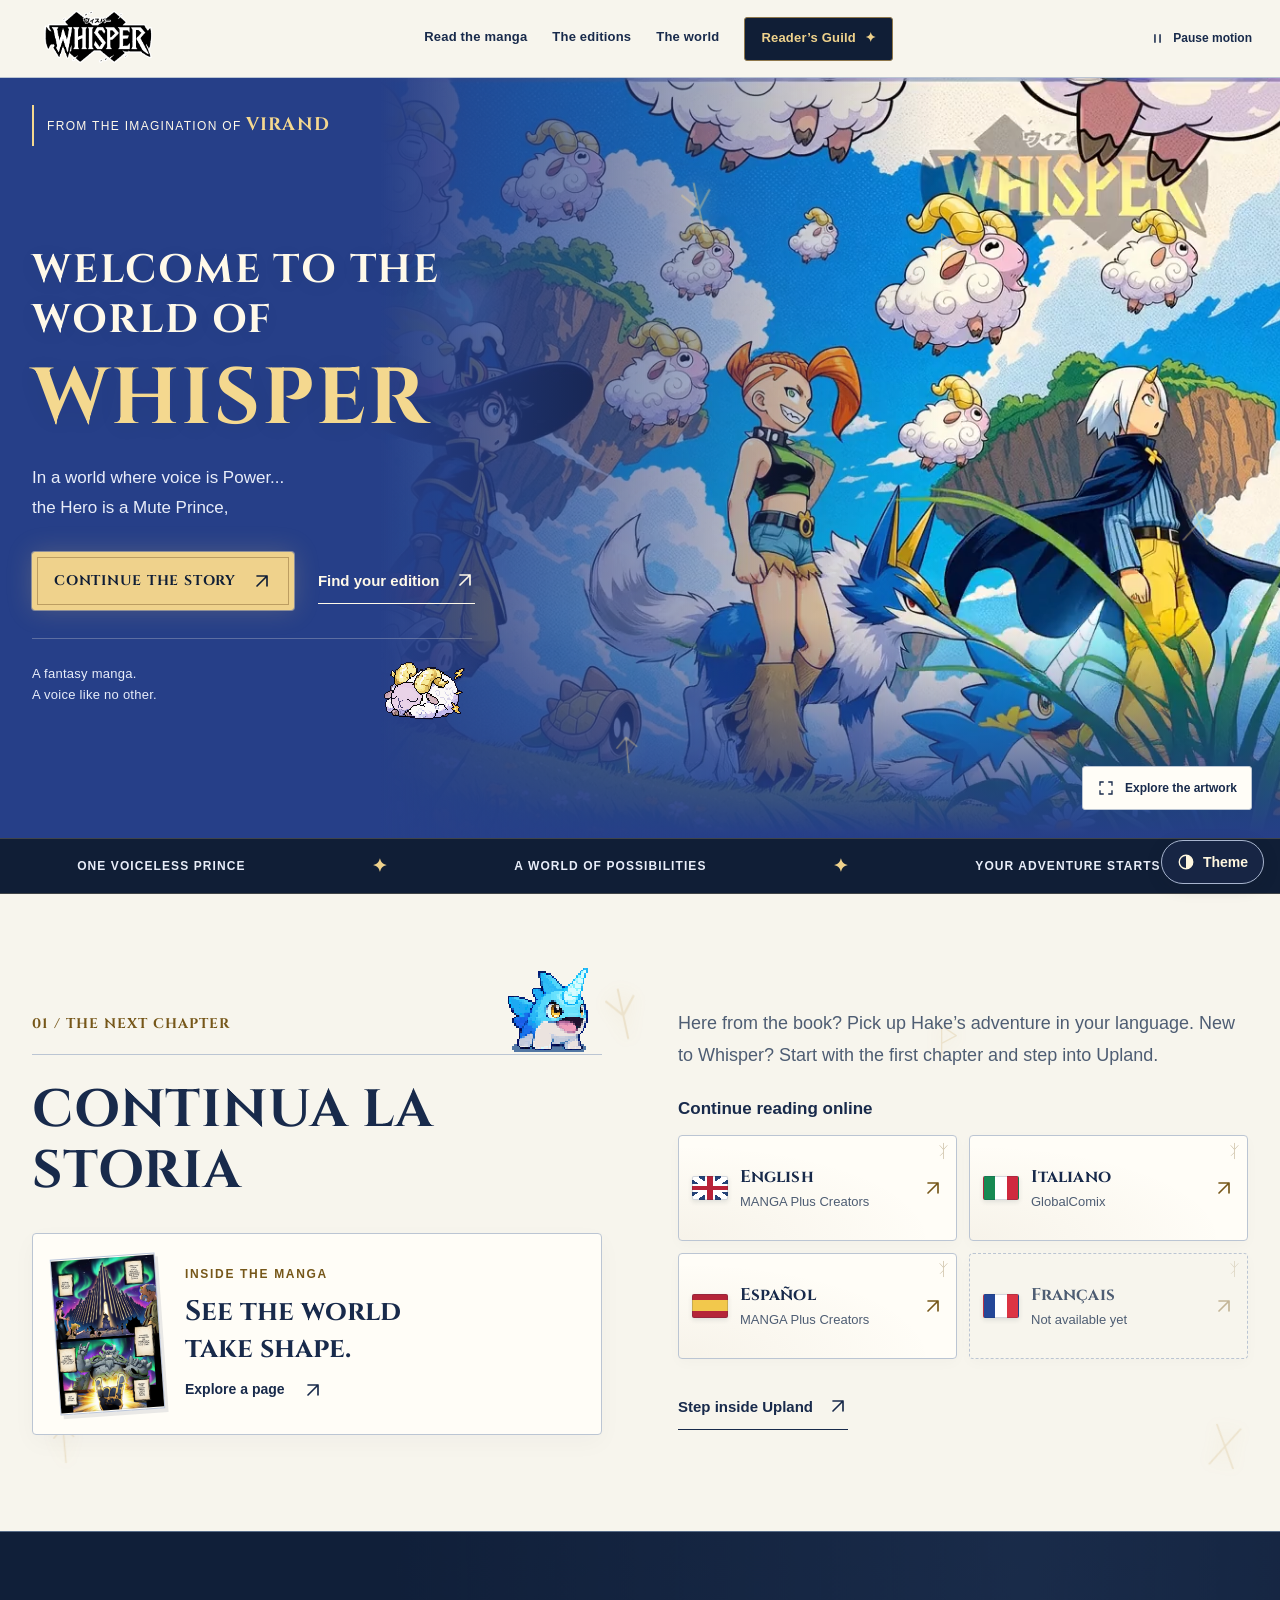
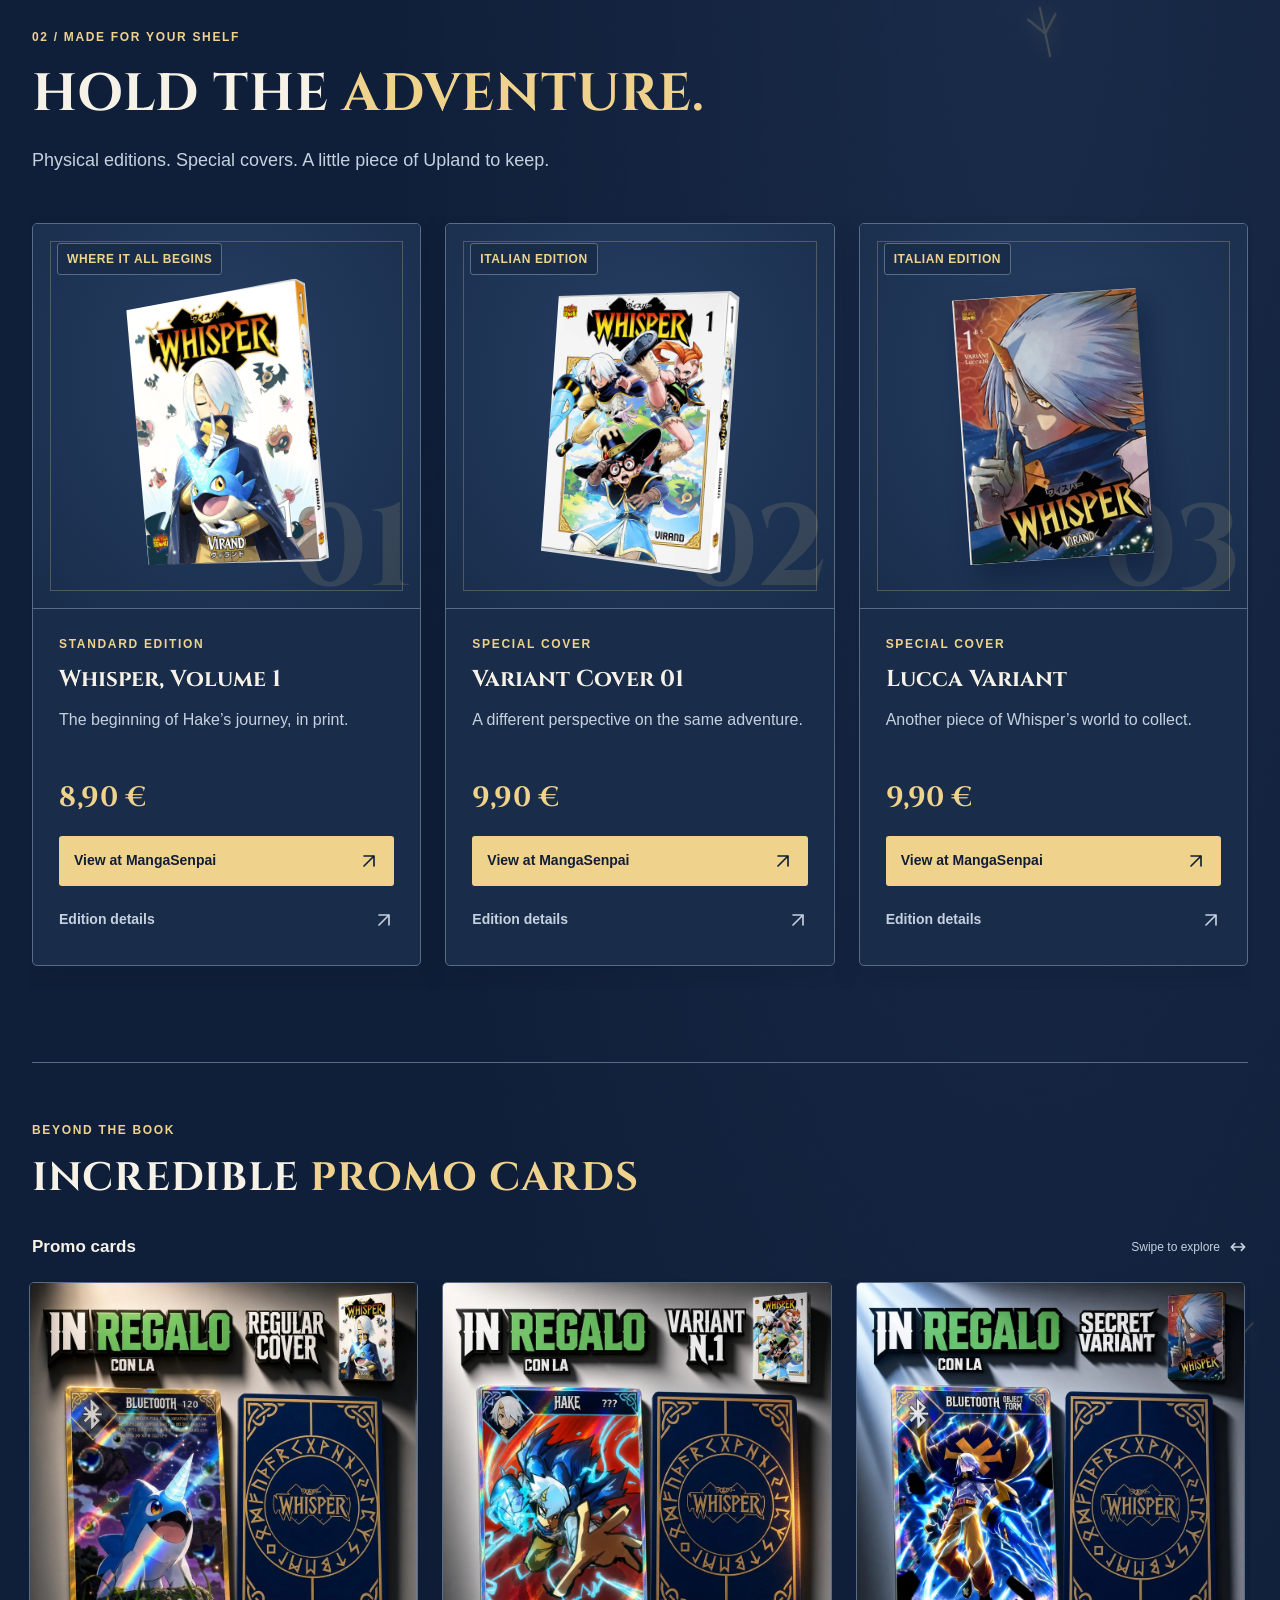
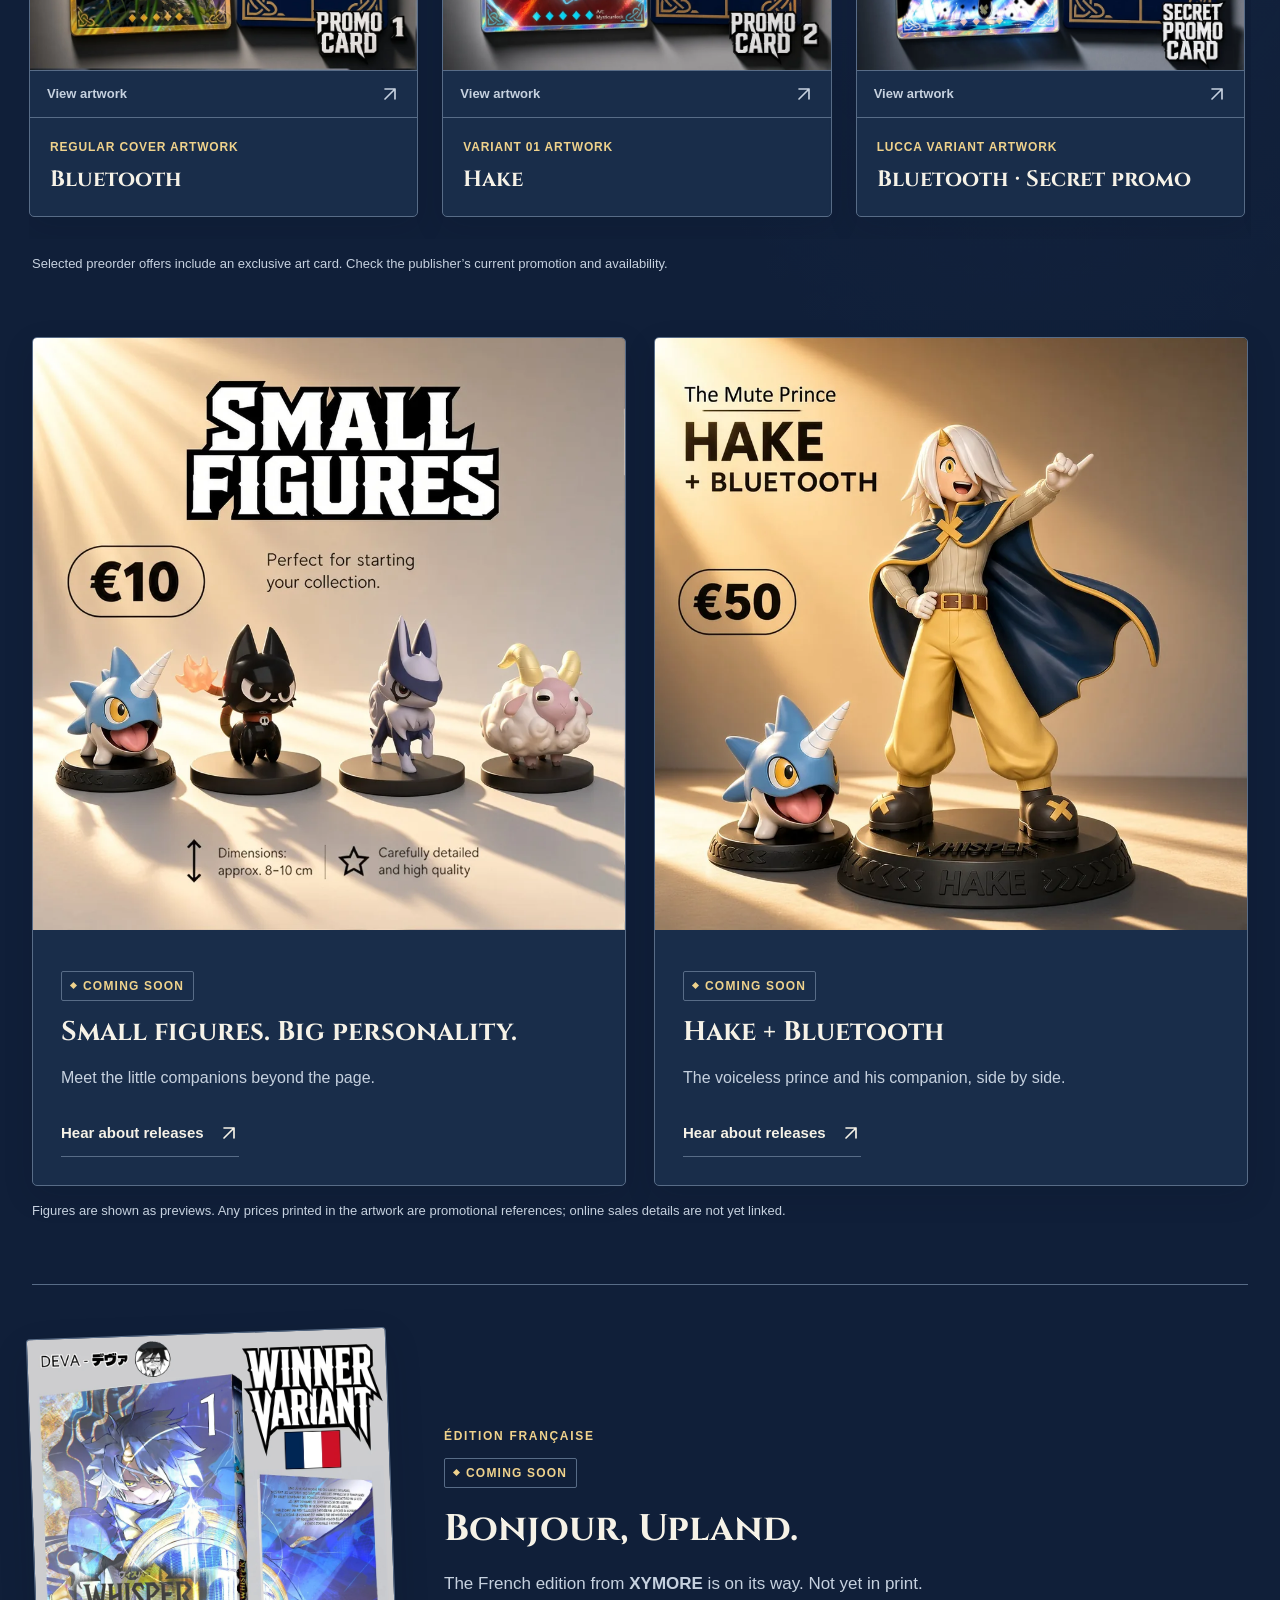
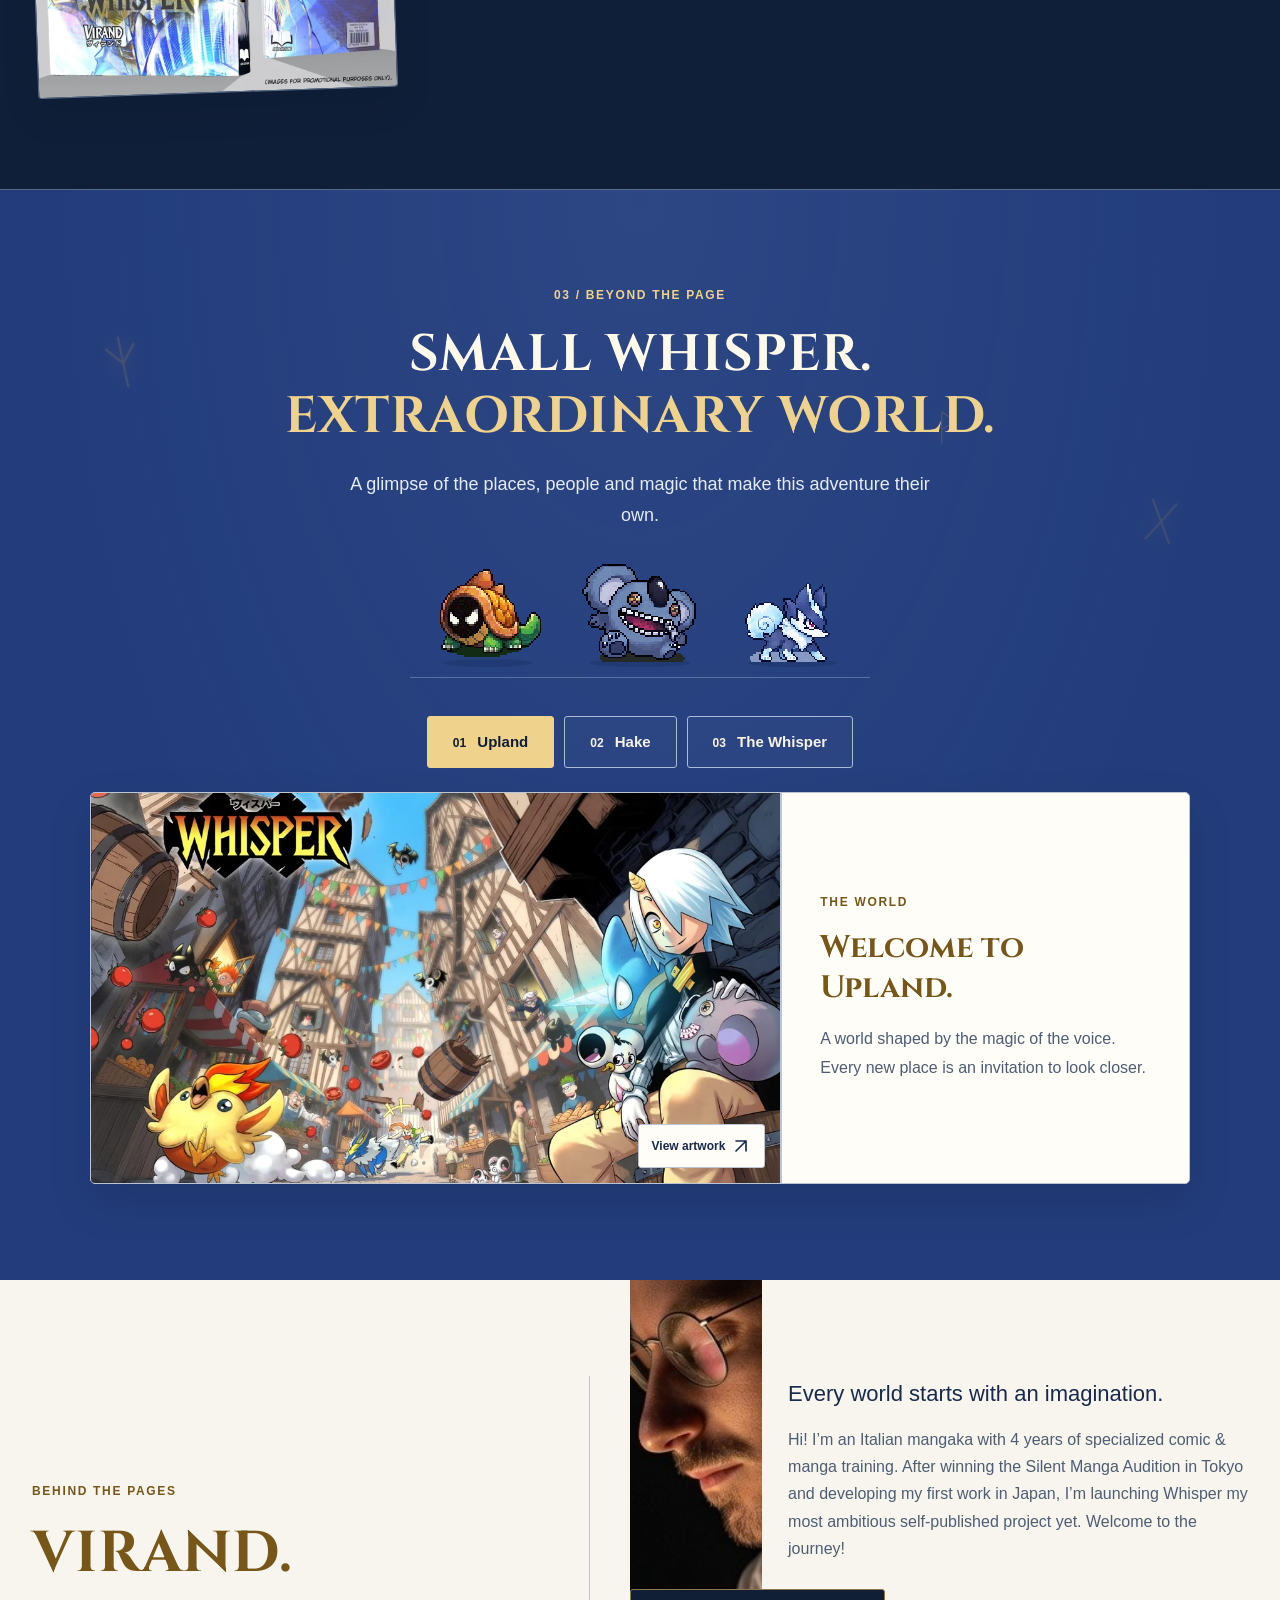
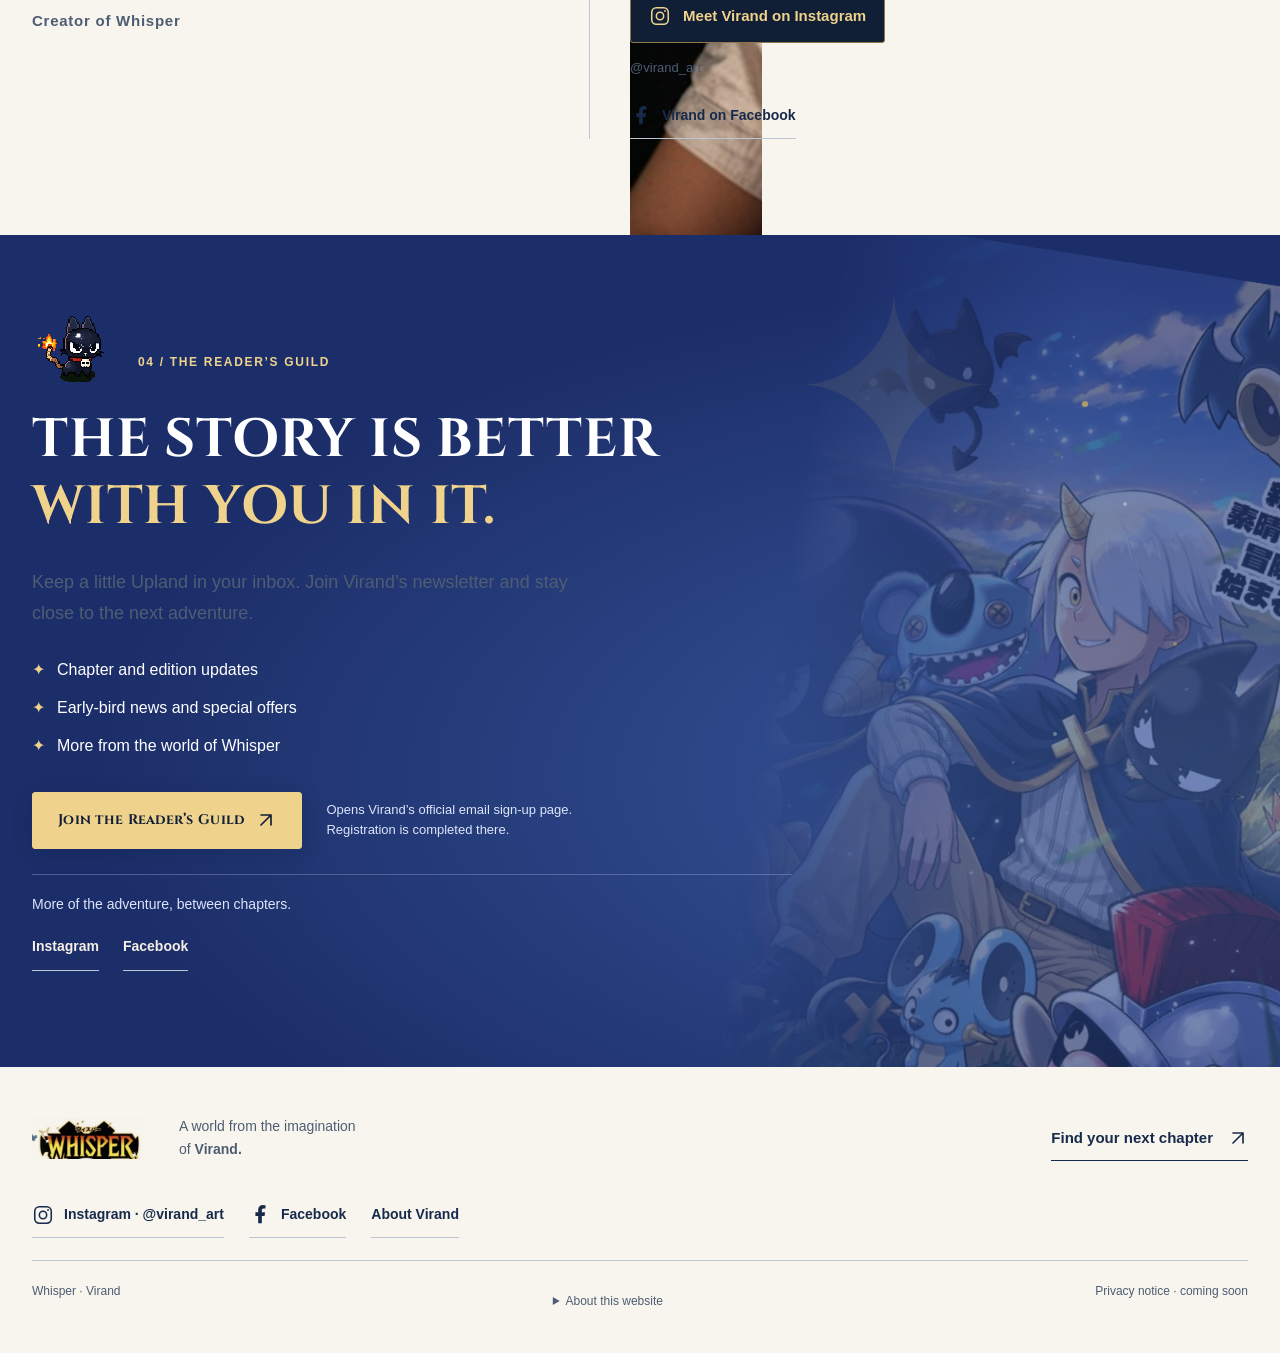
==== home/index.html @ dbd23626 "Add files via upload" ====
<html lang="en" data-motion="playing" data-theme="dark" data-page-hidden="false"><head>
<meta charset="utf-8"><meta name="viewport" content="width=device-width, initial-scale=1"><meta name="theme-color" content="#111b27">
<meta name="description" content="Enter the world of Whisper, a fantasy manga by Virand. Meet Hake, discover Upland, and find your next chapter.">
<title>Whisper — Fantasy manga by Virand</title>
<link rel="canonical" href="https://whisper-world-andrea.proud-guppy-7701.chatgpt.site/">
<meta property="og:type" content="website"><meta property="og:locale" content="en_US"><meta property="og:site_name" content="Whisper">
<meta property="og:title" content="Whisper — A world waiting to be heard">
<meta property="og:description" content="Words become magical creatures. A prince has no voice. Discover Hake’s adventure in the fantasy manga by Virand.">
<meta property="og:url" content="https://whisper-world-andrea.proud-guppy-7701.chatgpt.site/"><meta property="og:image" content="https://whisper-world-andrea.proud-guppy-7701.chatgpt.site/assets/whisper-social.jpg">
<meta property="og:image:width" content="1200"><meta property="og:image:height" content="832"><meta property="og:image:alt" content="Hake and his companions in the illustrated world of Whisper.">
<meta name="twitter:card" content="summary_large_image"><meta name="twitter:title" content="Whisper — A world waiting to be heard"><meta name="twitter:description" content="Discover the fantasy manga by Virand."><meta name="twitter:image" content="https://whisper-world-andrea.proud-guppy-7701.chatgpt.site/assets/whisper-social.jpg">
<link rel="icon" href="favicon.svg" type="image/svg+xml"><link rel="preload" as="image" href="assets/video/upland-forward-poster-v16.webp" fetchpriority="high"><link rel="stylesheet" href="styles.css?v=7"><link rel="stylesheet" href="theme-adventure.css?v=10"><noscript><style>.site-header{height:auto;flex-wrap:wrap}.site-header nav{position:static;display:flex;flex-wrap:wrap}.header-controls,.art-launch,.gallery-controls,.edition-button,.lore-tabbar,.gallery-progress{display:none}.lore-panel{margin-bottom:25px}</style></noscript><script src="config.js?v=12" defer=""></script><script src="app.js?v=12" defer=""></script><script src="hero-video.js?v=14" defer=""></script>
<link rel="stylesheet" href="theme-palettes.css?v=11">
<link rel="stylesheet" href="theme-switcher.css?v=11">
<script src="theme-switcher.js?v=11"></script>
<link rel="preload" href="assets/fonts/cinzel-latin.ttf" as="font" type="font/ttf" crossorigin="">
<link rel="stylesheet" href="whisper-portal.css?v=15">
</head>
<body>
    <!-- Il resto del tuo HTML -->

    <script>
        document.addEventListener('click', function() {
            const audio = document.getElementById('bg-music');
            if (audio && audio.paused) {
                audio.play().catch(error => console.log("Riproduzione bloccata dal browser:", error));
            }
        }, { once: true });
    </script>


    <audio id="bg-music" loop="">
  <source src="assets/musica.mp3" type="audio/mpeg">
  Il tuo browser non supporta l'elemento audio.
</audio>
<a class="skip-link" href="#main">Skip to content</a>
<header id="site-header" class="site-header">
<a href="#hero" class="brand" aria-label="Whisper home"><span class="logo-link"><img src="assets/titolokl.png" alt="logoWhisper" width="140" height="40"></span></a>
<nav id="primary-nav" aria-label="Main navigation"><a href="#read">Read the manga</a><a href="#editions">The editions</a><a href="#world">The world</a><a href="#guild" class="nav-guild">Reader’s Guild <span aria-hidden="true">✦</span></a></nav>
<div class="header-controls"><button id="motion-toggle" class="motion-toggle" type="button" aria-pressed="false" title="" aria-label="Pause motion"><svg viewBox="0 0 20 20" aria-hidden="true"><path d="M7 5v10M13 5v10"></path></svg><span class="motion-label">Pause motion</span></button><button id="menu-toggle" type="button" class="menu-toggle" aria-expanded="false" aria-controls="primary-nav">Menu <svg viewBox="0 0 20 20" aria-hidden="true"><path d="M3 6h14M3 14h14"></path></svg></button></div>
</header>
<main id="main">
<section id="hero" class="hero" aria-labelledby="hero-title"><div class="rune-field" aria-hidden="true" data-runes-visible="true"><svg class="floating-rune rune-1" viewBox="0 0 24 40" fill="none" stroke="currentColor" stroke-width="1.1" focusable="false"><path d="M12 36V4M3 10l9 11 9-11"></path></svg><svg class="floating-rune rune-2" viewBox="0 0 24 40" fill="none" stroke="currentColor" stroke-width="1.1" focusable="false"><path d="M3 5l18 30M21 5L3 35"></path></svg><svg class="floating-rune rune-3" viewBox="0 0 24 40" fill="none" stroke="currentColor" stroke-width="1.1" focusable="false"><path d="M12 36V4M3 13l9-9 9 9"></path></svg><svg class="floating-rune rune-4" viewBox="0 0 24 40" fill="none" stroke="currentColor" stroke-width="1.1" focusable="false"><path d="M6 36V4l15 10L6 22"></path></svg></div>
<div class="hero-scene"><img class="hero-image" src="assets/video/upland-forward-poster-v16.webp" width="1136" height="800" alt="Hake and his companions among magical creatures and floating islands in the bright world of Upland." fetchpriority="high"><video poster="assets/video/upland-forward-poster-v16.webp" class="hero-video is-ready" width="1136" height="800" muted="" loop="" playsinline="" preload="none" aria-hidden="true" tabindex="-1" disablepictureinpicture="" data-source="assets/video/upland-forward-v16.mp4" src="assets/video/upland-forward-v16.mp4"></video></div>
<p class="author-stamp">From the imagination of<strong>Virand</strong></p>
<div class="hero-caption"><h1 id="hero-title"><span class="welcome-line">WELCOME TO THE WORLD OF</span><em>WHISPER</em></h1><p class="hero-copy">In a world where voice is Power...<br class="desktop-break"> the Hero is a Mute Prince,</p><div class="hero-actions"><a class="button primary magic-cta" href="#read"><span id="hero-read-label">Continue the story</span> <span aria-hidden="true"><svg class="icon-arrow" viewBox="0 0 24 24" width="20" height="20" fill="none" stroke="currentColor" stroke-width="2" stroke-linecap="round" stroke-linejoin="round" aria-hidden="true" focusable="false"><path d="M6 18 18 6M6 6h12v12"></path></svg></span></a><a class="text-link" href="#editions">Find your edition <span aria-hidden="true"><svg class="icon-arrow" viewBox="0 0 24 24" width="20" height="20" fill="none" stroke="currentColor" stroke-width="2" stroke-linecap="round" stroke-linejoin="round" aria-hidden="true" focusable="false"><path d="M6 18 18 6M6 6h12v12"></path></svg></span></a></div><div class="hero-signoff"><p class="hero-footnote">A fantasy manga.<br>A voice like no other.</p><span class="companion hero-companion" aria-hidden="true"><img src="assets/companions/thurisaz-animated.webp" data-animated="assets/companions/thurisaz-animated.webp" data-still="assets/companions/thurisaz-static.webp" width="280" height="224" decoding="async" alt=""></span></div></div>
<button class="art-launch" type="button" aria-label="Explore the artwork" data-art="assets/upland-hero-original.jpg" data-art-title="Welcome to Upland" data-art-alt="The Whisper cast among magical creatures and floating islands."><svg viewBox="0 0 24 24" aria-hidden="true"><path d="M4 9V4h5M15 4h5v5M20 15v5h-5M9 20H4v-5"></path></svg><span>Explore the artwork</span></button>
</section>
<div class="chapter-ribbon" aria-hidden="true"><span>One voiceless prince</span><b>✦</b><span>A world of possibilities</span><b>✦</b><span>Your adventure starts here</span></div>
<section id="read" class="read-section section-pad" aria-labelledby="read-title"><div class="rune-field" aria-hidden="true" data-runes-visible="false"><svg class="floating-rune rune-1" viewBox="0 0 24 40" fill="none" stroke="currentColor" stroke-width="1.1" focusable="false"><path d="M12 36V4M3 10l9 11 9-11"></path></svg><svg class="floating-rune rune-2" viewBox="0 0 24 40" fill="none" stroke="currentColor" stroke-width="1.1" focusable="false"><path d="M3 5l18 30M21 5L3 35"></path></svg><svg class="floating-rune rune-3" viewBox="0 0 24 40" fill="none" stroke="currentColor" stroke-width="1.1" focusable="false"><path d="M12 36V4M3 13l9-9 9 9"></path></svg><svg class="floating-rune rune-4" viewBox="0 0 24 40" fill="none" stroke="currentColor" stroke-width="1.1" focusable="false"><path d="M6 36V4l15 10L6 22"></path></svg></div>
<div class="section-heading"><div class="reading-heading-top"><p class="eyebrow">01 / THE NEXT CHAPTER</p><span class="companion reading-companion" aria-hidden="true"><img src="assets/companions/bluethoot-static.webp" data-animated="assets/companions/bluethoot-animated.webp" data-still="assets/companions/bluethoot-static.webp" width="260" height="216" loading="lazy" decoding="async" alt=""></span></div><h2 id="read-title" lang="it">CONTINUA LA STORIA</h2></div>
<div class="read-body"><p class="section-intro">Here from the book? Pick up Hake’s adventure in your language. New to Whisper? Start with the first chapter and step into Upland.</p><h3 class="small-heading">Continue reading online</h3>
<div class="language-grid" aria-label="Reading languages">
<a class="language-option" data-reading="en" href="https://mangaplus-creators.jp/titles/v82512040438090027270846" target="_blank" rel="noopener noreferrer"><span class="language-code language-flag flag-en" aria-hidden="true"><span>EN</span></span><span><strong>English</strong><small>MANGA Plus Creators</small></span><span class="language-arrow" aria-hidden="true"><svg class="icon-arrow" viewBox="0 0 24 24" width="20" height="20" fill="none" stroke="currentColor" stroke-width="2" stroke-linecap="round" stroke-linejoin="round" aria-hidden="true" focusable="false"><path d="M6 18 18 6M6 6h12v12"></path></svg></span><span class="sr-only"> (opens in a new tab)</span></a>
<a class="language-option" data-reading="it" href="https://globalcomix.com/c/whisper-1" target="_blank" rel="noopener noreferrer" lang="it"><span class="language-code language-flag flag-it" aria-hidden="true"><span>IT</span></span><span><strong>Italiano</strong><small lang="en">GlobalComix</small></span><span class="language-arrow" aria-hidden="true"><svg class="icon-arrow" viewBox="0 0 24 24" width="20" height="20" fill="none" stroke="currentColor" stroke-width="2" stroke-linecap="round" stroke-linejoin="round" aria-hidden="true" focusable="false"><path d="M6 18 18 6M6 6h12v12"></path></svg></span><span class="sr-only"> (opens in a new tab)</span></a>
<a class="language-option" data-reading="es" href="https://mangaplus-creators.jp/titles/7e2607300108500027270846" target="_blank" rel="noopener noreferrer" lang="es"><span class="language-code language-flag flag-es" aria-hidden="true"><span>ES</span></span><span><strong>Español</strong><small lang="en">MANGA Plus Creators</small></span><span class="language-arrow" aria-hidden="true"><svg class="icon-arrow" viewBox="0 0 24 24" width="20" height="20" fill="none" stroke="currentColor" stroke-width="2" stroke-linecap="round" stroke-linejoin="round" aria-hidden="true" focusable="false"><path d="M6 18 18 6M6 6h12v12"></path></svg></span><span class="sr-only"> (opens in a new tab)</span></a>
<a class="language-option" data-reading="fr" aria-disabled="true" lang="fr" tabindex="-1"><span class="language-code language-flag flag-fr" aria-hidden="true"><span>FR</span></span><span><strong>Français</strong><small lang="en">Not available yet</small></span><span class="language-arrow" aria-hidden="true"><svg class="icon-arrow" viewBox="0 0 24 24" width="20" height="20" fill="none" stroke="currentColor" stroke-width="2" stroke-linecap="round" stroke-linejoin="round" aria-hidden="true" focusable="false"><path d="M6 18 18 6M6 6h12v12"></path></svg></span></a>
</div><a class="text-link reading-detour" href="#world">Step inside Upland <span aria-hidden="true"><svg class="icon-arrow" viewBox="0 0 24 24" width="20" height="20" fill="none" stroke="currentColor" stroke-width="2" stroke-linecap="round" stroke-linejoin="round" aria-hidden="true" focusable="false"><path d="M6 18 18 6M6 6h12v12"></path></svg></span></a></div><button class="reading-preview" type="button" aria-label="Open the English manga page preview" data-art="assets/manga-page-english.webp" data-art-title="Inside Whisper — an English page preview"><img src="assets/manga-page-english.webp" width="1274" height="1884" loading="lazy" alt="An English manga page showing a tower beneath a colourful sky and the magic of Upland."><span><span class="eyebrow">Inside the manga</span><strong>See the world<br>take shape.</strong><span class="preview-action">Explore a page <span aria-hidden="true"><svg class="icon-arrow" viewBox="0 0 24 24" width="20" height="20" fill="none" stroke="currentColor" stroke-width="2" stroke-linecap="round" stroke-linejoin="round" aria-hidden="true" focusable="false"><path d="M6 18 18 6M6 6h12v12"></path></svg></span></span></span></button>
</section>
<section id="editions" class="editions-section section-pad" aria-labelledby="editions-title"><div class="rune-field" aria-hidden="true" data-runes-visible="false"><svg class="floating-rune rune-1" viewBox="0 0 24 40" fill="none" stroke="currentColor" stroke-width="1.1" focusable="false"><path d="M12 36V4M3 10l9 11 9-11"></path></svg><svg class="floating-rune rune-2" viewBox="0 0 24 40" fill="none" stroke="currentColor" stroke-width="1.1" focusable="false"><path d="M3 5l18 30M21 5L3 35"></path></svg><svg class="floating-rune rune-3" viewBox="0 0 24 40" fill="none" stroke="currentColor" stroke-width="1.1" focusable="false"><path d="M12 36V4M3 13l9-9 9 9"></path></svg><svg class="floating-rune rune-4" viewBox="0 0 24 40" fill="none" stroke="currentColor" stroke-width="1.1" focusable="false"><path d="M6 36V4l15 10L6 22"></path></svg></div>
<div class="section-top"><div><p class="eyebrow">02 / Made for your shelf</p><h2 id="editions-title">Hold the <em>adventure.</em></h2><p class="section-intro">Physical editions. Special covers. A little piece of Upland to keep.</p></div><div class="gallery-controls" aria-label="Browse editions" hidden=""><button type="button" data-gallery-step="-1" aria-label="Previous edition" aria-controls="edition-track" disabled=""><svg class="icon-arrow" viewBox="0 0 24 24" width="20" height="20" fill="none" stroke="currentColor" stroke-width="2" stroke-linecap="round" stroke-linejoin="round" aria-hidden="true" focusable="false"><path d="M19 12H5m6-6-6 6 6 6"></path></svg></button><button type="button" data-gallery-step="1" aria-label="Next edition" aria-controls="edition-track" disabled=""><svg class="icon-arrow" viewBox="0 0 24 24" width="20" height="20" fill="none" stroke="currentColor" stroke-width="2" stroke-linecap="round" stroke-linejoin="round" aria-hidden="true" focusable="false"><path d="M5 12h14m-6-6 6 6-6 6"></path></svg></button></div></div>
<div id="edition-track" class="edition-track" role="region" aria-label="Whisper physical editions" tabindex="-1">
<article class="edition-card standard-edition"><div class="edition-visual"><span class="edition-number" aria-hidden="true">01</span><span class="edition-tag">Where it all begins</span><div class="cover-crop" data-cover="standard"><img src="assets/regular-cover-source.webp" width="1400" height="1400" loading="lazy" alt="Whisper Volume 1 regular cover: Hake and his blue companion on a white background."></div></div><div class="edition-info"><p class="eyebrow">Standard edition</p><h3>Whisper, Volume 1</h3><p>The beginning of Hake’s journey, in print.</p><p class="edition-price" data-edition-price="standard">8,90&nbsp;€</p><a class="edition-shop" data-shop="standard" href="https://mangasenpai.it/product/41747790/whisper-1" target="_blank" rel="noopener noreferrer">View at MangaSenpai <svg class="icon-arrow" viewBox="0 0 24 24" width="20" height="20" fill="none" stroke="currentColor" stroke-width="2" stroke-linecap="round" stroke-linejoin="round" aria-hidden="true" focusable="false"><path d="M6 18 18 6M6 6h12v12"></path></svg><span class="sr-only"> (opens in a new tab)</span></a><button type="button" data-edition="standard" class="edition-button">Edition details <span aria-hidden="true"><svg class="icon-arrow" viewBox="0 0 24 24" width="20" height="20" fill="none" stroke="currentColor" stroke-width="2" stroke-linecap="round" stroke-linejoin="round" aria-hidden="true" focusable="false"><path d="M6 18 18 6M6 6h12v12"></path></svg></span></button></div></article>
<article class="edition-card variant-one"><div class="edition-visual"><span class="edition-number" aria-hidden="true">02</span><span class="edition-tag">Italian edition</span><div class="cover-crop" data-cover="variant1"><img src="assets/variant-one-source.webp" width="1400" height="1400" loading="lazy" alt="Whisper Variant 1 cover with Hake and the cast, from the creator’s promotional artwork."></div></div><div class="edition-info"><p class="eyebrow">Special cover</p><h3>Variant Cover 01</h3><p>A different perspective on the same adventure.</p><p class="edition-price" data-edition-price="variant1">9,90&nbsp;€</p><a class="edition-shop" data-shop="variant1" href="https://mangasenpai.it/product/41820156/whisper-1-variant-edition-2" target="_blank" rel="noopener noreferrer">View at MangaSenpai <svg class="icon-arrow" viewBox="0 0 24 24" width="20" height="20" fill="none" stroke="currentColor" stroke-width="2" stroke-linecap="round" stroke-linejoin="round" aria-hidden="true" focusable="false"><path d="M6 18 18 6M6 6h12v12"></path></svg><span class="sr-only"> (opens in a new tab)</span></a><button type="button" data-edition="variant1" class="edition-button">Edition details <span aria-hidden="true"><svg class="icon-arrow" viewBox="0 0 24 24" width="20" height="20" fill="none" stroke="currentColor" stroke-width="2" stroke-linecap="round" stroke-linejoin="round" aria-hidden="true" focusable="false"><path d="M6 18 18 6M6 6h12v12"></path></svg></span></button></div></article>
<article class="edition-card variant-two"><div class="edition-visual"><span class="edition-number" aria-hidden="true">03</span><span class="edition-tag">Italian edition</span><div class="cover-crop" data-cover="variant2"><img src="assets/lucca-cover-source.webp" width="1920" height="1920" loading="lazy" alt="Whisper Lucca variant cover with Hake in profile, from the creator’s promotional artwork."></div></div><div class="edition-info"><p class="eyebrow">Special cover</p><h3>Lucca Variant</h3><p>Another piece of Whisper’s world to collect.</p><p class="edition-price" data-edition-price="variant2">9,90&nbsp;€</p><a class="edition-shop" data-shop="variant2" href="https://mangasenpai.it/product/41747800/whisper-1-variant-lucca" target="_blank" rel="noopener noreferrer">View at MangaSenpai <svg class="icon-arrow" viewBox="0 0 24 24" width="20" height="20" fill="none" stroke="currentColor" stroke-width="2" stroke-linecap="round" stroke-linejoin="round" aria-hidden="true" focusable="false"><path d="M6 18 18 6M6 6h12v12"></path></svg><span class="sr-only"> (opens in a new tab)</span></a><button type="button" data-edition="variant2" class="edition-button">Edition details <span aria-hidden="true"><svg class="icon-arrow" viewBox="0 0 24 24" width="20" height="20" fill="none" stroke="currentColor" stroke-width="2" stroke-linecap="round" stroke-linejoin="round" aria-hidden="true" focusable="false"><path d="M6 18 18 6M6 6h12v12"></path></svg></span></button></div></article>
</div>
<div class="gallery-progress" hidden=""><span id="gallery-position">Edition 1 of 3</span><span class="gallery-segments" aria-hidden="true"><span class="is-current"></span><span></span><span></span></span><span class="gallery-hint">Swipe to explore <span aria-hidden="true"><svg class="icon-arrow" viewBox="0 0 24 24" width="20" height="20" fill="none" stroke="currentColor" stroke-width="2" stroke-linecap="round" stroke-linejoin="round" aria-hidden="true" focusable="false"><path d="M4 12h16M8 8l-4 4 4 4m8-8 4 4-4 4"></path></svg></span></span></div>
<div class="collection-expansion" id="collectibles">
<div class="collection-heading"><div><p class="eyebrow">Beyond the book</p><h3>INCREDIBLE <em>PROMO CARDS</em></h3></div></div>
<div class="collection-label"><h4>Promo cards</h4><span>Swipe to explore <svg class="icon-arrow" viewBox="0 0 24 24" width="20" height="20" fill="none" stroke="currentColor" stroke-width="2" stroke-linecap="round" stroke-linejoin="round" aria-hidden="true" focusable="false"><path d="M4 12h16M8 8l-4 4 4 4m8-8 4 4-4 4"></path></svg></span></div>
<div class="collectible-track" role="region" aria-label="Promo card artwork gallery" tabindex="0"><article class="collectible-card"><button class="collectible-art" type="button" data-art="assets/collection/promo-bluetooth.webp" data-art-title="Bluetooth — promotional artwork" aria-label="Enlarge Bluetooth promo artwork"><img src="assets/collection/promo-bluetooth.webp" width="960" height="960" loading="lazy" decoding="async" alt="Bluetooth promo card alongside its navy and gold reverse."><span class="collectible-zoom">View artwork <svg class="icon-arrow" viewBox="0 0 24 24" width="20" height="20" fill="none" stroke="currentColor" stroke-width="2" stroke-linecap="round" stroke-linejoin="round" aria-hidden="true" focusable="false"><path d="M6 18 18 6M6 6h12v12"></path></svg></span></button><div class="collectible-copy"><p class="eyebrow">Regular cover artwork</p><h4>Bluetooth</h4></div></article><article class="collectible-card"><button class="collectible-art" type="button" data-art="assets/collection/promo-hake.webp" data-art-title="Hake — promotional artwork" aria-label="Enlarge Hake promo artwork"><img src="assets/collection/promo-hake.webp" width="960" height="960" loading="lazy" decoding="async" alt="Hake promo card and the navy and gold Whisper card reverse."><span class="collectible-zoom">View artwork <svg class="icon-arrow" viewBox="0 0 24 24" width="20" height="20" fill="none" stroke="currentColor" stroke-width="2" stroke-linecap="round" stroke-linejoin="round" aria-hidden="true" focusable="false"><path d="M6 18 18 6M6 6h12v12"></path></svg></span></button><div class="collectible-copy"><p class="eyebrow">Variant 01 artwork</p><h4>Hake</h4></div></article><article class="collectible-card"><button class="collectible-art" type="button" data-art="assets/collection/promo-lucca.webp" data-art-title="Bluetooth · Secret promo — promotional artwork" aria-label="Enlarge Bluetooth · Secret promo promo artwork"><img src="assets/collection/promo-lucca.webp" width="960" height="960" loading="lazy" decoding="async" alt="The lightning-themed Bluetooth Thor promo card."><span class="collectible-zoom">View artwork <svg class="icon-arrow" viewBox="0 0 24 24" width="20" height="20" fill="none" stroke="currentColor" stroke-width="2" stroke-linecap="round" stroke-linejoin="round" aria-hidden="true" focusable="false"><path d="M6 18 18 6M6 6h12v12"></path></svg></span></button><div class="collectible-copy"><p class="eyebrow">Lucca variant artwork</p><h4>Bluetooth · Secret promo</h4></div></article><article class="collectible-card"><button class="collectible-art" type="button" data-art="assets/collection/promo-halloween.webp" data-art-title="Lumisgrave — promotional artwork" aria-label="Enlarge Lumisgrave promo artwork"><img src="assets/collection/promo-halloween.webp" width="960" height="960" loading="lazy" decoding="async" alt="Lumisgrave promo artwork with pumpkins and a crescent moon."><span class="collectible-zoom">View artwork <svg class="icon-arrow" viewBox="0 0 24 24" width="20" height="20" fill="none" stroke="currentColor" stroke-width="2" stroke-linecap="round" stroke-linejoin="round" aria-hidden="true" focusable="false"><path d="M6 18 18 6M6 6h12v12"></path></svg></span></button><div class="collectible-copy"><p class="eyebrow">Halloween · Lucca 2026</p><h4>Lumisgrave</h4></div></article></div>
<p class="collection-note">Selected preorder offers include an exclusive art card. Check the publisher’s current promotion and availability.</p>
<div class="merch-grid">
<article class="merch-card"><button type="button" class="merch-art" data-art="assets/collection/small-figures.webp" data-art-title="Small Whisper figures — promotional preview" aria-label="Enlarge small Whisper figures preview"><img src="assets/collection/small-figures.webp" width="960" height="960" loading="lazy" decoding="async" alt="Preview of four small Whisper figures: a blue horned companion, black and purple creatures, and a pink sheep."></button><div><span class="coming-soon">COMING SOON</span><h4>Small figures. Big personality.</h4><p>Meet the little companions beyond the page.</p><a class="text-link" href="#guild">Hear about releases <svg class="icon-arrow" viewBox="0 0 24 24" width="20" height="20" fill="none" stroke="currentColor" stroke-width="2" stroke-linecap="round" stroke-linejoin="round" aria-hidden="true" focusable="false"><path d="M6 18 18 6M6 6h12v12"></path></svg></a></div></article>
<article class="merch-card"><button type="button" class="merch-art" data-art="assets/collection/hake-figure.webp" data-art-title="Hake + Bluetooth — promotional preview" aria-label="Enlarge Hake and Bluetooth figure preview"><img src="assets/collection/hake-figure.webp" width="960" height="960" loading="lazy" decoding="async" alt="Promotional preview of Hake and Bluetooth collectible figures on Whisper bases."></button><div><span class="coming-soon">COMING SOON</span><h4>Hake + Bluetooth</h4><p>The voiceless prince and his companion, side by side.</p><a class="text-link" href="#guild">Hear about releases <svg class="icon-arrow" viewBox="0 0 24 24" width="20" height="20" fill="none" stroke="currentColor" stroke-width="2" stroke-linecap="round" stroke-linejoin="round" aria-hidden="true" focusable="false"><path d="M6 18 18 6M6 6h12v12"></path></svg></a></div></article>
</div><p class="collection-note">Figures are shown as previews. Any prices printed in the artwork are promotional references; online sales details are not yet linked.</p>
<aside class="french-feature"><button type="button" data-art="assets/collection/french-source.webp" data-art-title="French winner variant — DEVA artwork" aria-label="Enlarge French variant artwork"><img src="assets/collection/french-source.webp" width="960" height="960" loading="lazy" decoding="async" alt="French Whisper winner variant promotional cover artwork by DEVA."></button><div><p class="eyebrow" lang="fr">ÉDITION FRANÇAISE</p><span class="coming-soon">COMING SOON</span><h3>Bonjour, Upland.</h3><p>The French edition from <strong>XYMORE</strong> is on its way. Not yet in print.</p></div></aside>
</div>
</section>
<section id="world" class="world-section section-pad" aria-labelledby="world-title"><div class="rune-field" aria-hidden="true" data-runes-visible="false"><svg class="floating-rune rune-1" viewBox="0 0 24 40" fill="none" stroke="currentColor" stroke-width="1.1" focusable="false"><path d="M12 36V4M3 10l9 11 9-11"></path></svg><svg class="floating-rune rune-2" viewBox="0 0 24 40" fill="none" stroke="currentColor" stroke-width="1.1" focusable="false"><path d="M3 5l18 30M21 5L3 35"></path></svg><svg class="floating-rune rune-3" viewBox="0 0 24 40" fill="none" stroke="currentColor" stroke-width="1.1" focusable="false"><path d="M12 36V4M3 13l9-9 9 9"></path></svg><svg class="floating-rune rune-4" viewBox="0 0 24 40" fill="none" stroke="currentColor" stroke-width="1.1" focusable="false"><path d="M6 36V4l15 10L6 22"></path></svg></div>
<div class="world-heading"><p class="eyebrow">03 / Beyond the page</p><h2 id="world-title">Small whisper.<br><em>Extraordinary world.</em></h2><p class="section-intro">A glimpse of the places, people and magic that make this adventure their own.</p><div class="world-companions" aria-hidden="true"><span class="companion world-companion" aria-hidden="true"><img src="assets/companions/algiz-static.webp" data-animated="assets/companions/algiz-animated.webp" data-still="assets/companions/algiz-static.webp" width="260" height="216" loading="lazy" decoding="async" alt=""></span><span class="companion world-companion" aria-hidden="true"><img src="assets/companions/gebo-static.webp" data-animated="assets/companions/gebo-animated.webp" data-still="assets/companions/gebo-static.webp" width="280" height="224" loading="lazy" decoding="async" alt=""></span><span class="companion world-companion" aria-hidden="true"><img src="assets/companions/tiwaz-static.webp" data-animated="assets/companions/tiwaz-animated.webp" data-still="assets/companions/tiwaz-static.webp" width="280" height="224" loading="lazy" decoding="async" alt=""></span></div></div>
<div class="lore-layout"><div class="lore-tabbar" id="lore-tabs" role="tablist" aria-label="Discover Whisper"><button id="tab-upland" type="button" role="tab" aria-selected="true" aria-controls="lore-upland" tabindex="0"><span aria-hidden="true">01</span> Upland</button><button id="tab-hake" type="button" role="tab" aria-selected="false" aria-controls="lore-hake" tabindex="-1"><span aria-hidden="true">02</span> Hake</button><button id="tab-gebo" type="button" role="tab" aria-selected="false" aria-controls="lore-gebo" tabindex="-1"><span aria-hidden="true">03</span> The Whisper</button></div>
<div id="lore-upland" class="lore-panel" role="tabpanel" tabindex="0" aria-labelledby="tab-upland"><button type="button" class="lore-art" aria-label="Enlarge artwork: The world of Upland" data-art="assets/upland-town.webp" data-art-title="The world of Upland"><img src="assets/upland-town.webp" width="1100" height="673" loading="lazy" alt="An intricate town in Upland, full of towers, winding rooftops and people."><span class="zoom-label" aria-hidden="true">View artwork <svg class="icon-arrow" viewBox="0 0 24 24" width="20" height="20" fill="none" stroke="currentColor" stroke-width="2" stroke-linecap="round" stroke-linejoin="round" aria-hidden="true" focusable="false"><path d="M6 18 18 6M6 6h12v12"></path></svg></span></button><div class="lore-caption"><p class="eyebrow">The world</p><h3>Welcome to Upland.</h3><p>A world shaped by the magic of the voice. Every new place is an invitation to look closer.</p></div></div>
<div id="lore-hake" class="lore-panel" role="tabpanel" tabindex="0" aria-labelledby="tab-hake" hidden=""><button type="button" class="lore-art character-art" aria-label="Enlarge artwork: Hake and a magical companion" data-art="assets/prince-and-gebo.webp" data-art-title="Hake and a magical companion"><img src="assets/prince-and-gebo.webp" width="900" height="900" loading="lazy" alt="The white-haired prince Hake kneels beside a small blue magical creature."><span class="zoom-label" aria-hidden="true">View artwork <svg class="icon-arrow" viewBox="0 0 24 24" width="20" height="20" fill="none" stroke="currentColor" stroke-width="2" stroke-linecap="round" stroke-linejoin="round" aria-hidden="true" focusable="false"><path d="M6 18 18 6M6 6h12v12"></path></svg></span></button><div class="lore-caption"><p class="eyebrow">The voiceless prince</p><h3>Meet Hake.</h3><p>In a world where words can become creatures, a prince without a voice has a story of his own.</p></div></div>
<div id="lore-gebo" class="lore-panel" role="tabpanel" tabindex="0" aria-labelledby="tab-gebo" hidden=""><button type="button" class="lore-art panel-art" aria-label="Enlarge artwork: The magical creatures of Whisper" data-art="assets/gebo-panel.webp" data-art-title="The magical creatures of Whisper"><img src="assets/gebo-panel.webp" width="700" height="933" loading="lazy" alt="A colourful manga panel filled with the magical creatures of Whisper."><span class="zoom-label" aria-hidden="true">View artwork <svg class="icon-arrow" viewBox="0 0 24 24" width="20" height="20" fill="none" stroke="currentColor" stroke-width="2" stroke-linecap="round" stroke-linejoin="round" aria-hidden="true" focusable="false"><path d="M6 18 18 6M6 6h12v12"></path></svg></span></button><div class="lore-caption"><p class="eyebrow">Words made magic</p><h3>Meet the Whisper.</h3><p>The creatures of Upland turn words into power. Each one brings a different personality to the adventure.</p></div></div>
</div></section>
<section id="creator" class="creator-section section-pad" aria-labelledby="creator-title">
<div class="creator-heading"><p class="eyebrow">Behind the pages</p><h2 id="creator-title"><em>Virand.</em></h2><p class="creator-role">Creator of Whisper</p></div>
<div class="creator-copy"><div class="creator-profile"><div class="author-portrait">
    <img src="assets/foto.jpeg" alt="Andrea Virnicchi - Virand" style="width: 5000%; height: 500%; object-fit: cover; border-radius: 4px;">
</div><div class="creator-bio"><p class="section-intro">Every world starts with an imagination.</p><p>

Hi! I’m an Italian mangaka with 4 years of specialized comic &amp; manga training.

After winning the Silent Manga Audition in Tokyo and developing my first work in Japan, I’m launching Whisper

my most ambitious self-published project yet.

Welcome to the journey!</p></div></div><a class="button creator-social" data-social="instagram" href="https://www.instagram.com/virand_art/" target="_blank" rel="noopener noreferrer"><svg class="icon-instagram" viewBox="0 0 24 24" width="22" height="22" fill="none" stroke="currentColor" stroke-width="1.7" aria-hidden="true" focusable="false"><rect x="3" y="3" width="18" height="18" rx="5"></rect><circle cx="12" cy="12" r="4"></circle><circle cx="17.5" cy="6.5" r="1" fill="currentColor" stroke="none"></circle></svg><span>Meet Virand on Instagram</span><span class="sr-only"> (opens in a new tab)</span></a><span class="creator-handle">@virand_art</span><a class="social-link creator-facebook" data-social="facebook" href="https://www.facebook.com/Virandart/" target="_blank" rel="noopener noreferrer"><svg class="icon-facebook" viewBox="0 0 24 24" width="22" height="22" aria-hidden="true" focusable="false"><path fill="currentColor" d="M14 21v-8h3l.5-4H14V7c0-1.2.4-2 2-2h2V1.4A25 25 0 0 0 15.1 1C12.2 1 10 2.8 10 6v3H7v4h3v8z"></path></svg>Virand on Facebook<span class="sr-only"> (opens in a new tab)</span></a></div>
</section>
<section id="guild" class="guild-section section-pad" aria-labelledby="guild-title">
<div class="guild-illustration" aria-hidden="true"><img src="assets/variant-art-two.webp" width="620" height="881" loading="lazy" alt=""></div><div class="guild-content"><div class="guild-heading-top"><span class="companion guild-companion" aria-hidden="true"><img src="assets/companions/jera-static.webp" data-animated="assets/companions/jera-animated.webp" data-still="assets/companions/jera-static.webp" width="280" height="224" loading="lazy" decoding="async" alt=""></span><p class="eyebrow">04 / The Reader’s Guild</p></div><h2 id="guild-title">The story is better<br><em>with you in it.</em></h2><p class="section-intro">Keep a little Upland in your inbox. Join Virand’s newsletter and stay close to the next adventure.</p><ul class="guild-benefits"><li>Chapter and edition updates</li><li>Early-bird news and special offers</li><li>More from the world of Whisper</li></ul><div class="guild-signup"><a id="newsletter-link" class="button primary" href="https://www.mangawhisper.com/join#HGGHHGGHGHGH" target="_blank" rel="noopener noreferrer"><span id="newsletter-label">Join the Reader’s Guild</span><svg class="icon-arrow" viewBox="0 0 24 24" width="20" height="20" fill="none" stroke="currentColor" stroke-width="2" stroke-linecap="round" stroke-linejoin="round" aria-hidden="true" focusable="false"><path d="M6 18 18 6M6 6h12v12"></path></svg><span class="sr-only"> (opens in a new tab)</span></a><p id="newsletter-note">Opens Virand’s official email sign-up page. Registration is completed there.</p></div><div class="guild-socials"><p>More of the adventure, between chapters.</p><a class="social-link" data-social="instagram" href="https://www.instagram.com/virand_art/" target="_blank" rel="noopener noreferrer">Instagram<span class="sr-only"> (opens in a new tab)</span></a><a class="social-link" data-social="facebook" href="https://www.facebook.com/Virandart/" target="_blank" rel="noopener noreferrer">Facebook<span class="sr-only"> (opens in a new tab)</span></a></div></div>
</section>
</main>
<footer class="site-footer"><div class="footer-top"><a href="#hero" class="brand" aria-label="Whisper, back to top"><span class="logo-crop"><img src="assets/volume-one-wrap.webp" width="1000" height="524" loading="lazy" alt="Whisper"></span></a><p>A world from the imagination<br>of <strong>Virand.</strong></p><a class="text-link" href="#read">Find your next chapter <span aria-hidden="true"><svg class="icon-arrow" viewBox="0 0 24 24" width="20" height="20" fill="none" stroke="currentColor" stroke-width="2" stroke-linecap="round" stroke-linejoin="round" aria-hidden="true" focusable="false"><path d="M6 18 18 6M6 6h12v12"></path></svg></span></a></div><nav class="footer-socials" aria-label="Virand’s social profiles"><a class="social-link" data-social="instagram" href="https://www.instagram.com/virand_art/" target="_blank" rel="noopener noreferrer"><svg class="icon-instagram" viewBox="0 0 24 24" width="22" height="22" fill="none" stroke="currentColor" stroke-width="1.7" aria-hidden="true" focusable="false"><rect x="3" y="3" width="18" height="18" rx="5"></rect><circle cx="12" cy="12" r="4"></circle><circle cx="17.5" cy="6.5" r="1" fill="currentColor" stroke="none"></circle></svg><span>Instagram · @virand_art</span><span class="sr-only"> (opens in a new tab)</span></a><a class="social-link" data-social="facebook" href="https://www.facebook.com/Virandart/" target="_blank" rel="noopener noreferrer"><svg class="icon-facebook" viewBox="0 0 24 24" width="22" height="22" aria-hidden="true" focusable="false"><path fill="currentColor" d="M14 21v-8h3l.5-4H14V7c0-1.2.4-2 2-2h2V1.4A25 25 0 0 0 15.1 1C12.2 1 10 2.8 10 6v3H7v4h3v8z"></path></svg>Facebook<span class="sr-only"> (opens in a new tab)</span></a><a class="social-link" href="#creator">About Virand</a></nav><div class="footer-bottom"><p>Whisper · Virand</p><details><summary>About this website</summary><p>Whisper by Virand. Artwork supplied for this project. Reading, purchases and newsletter registration take place on the linked external platforms. Prices, availability and offers follow the publisher’s current terms. Collectibles are presented using the creator’s promotional material. This website has no analytics or marketing trackers. Your motion preference may be saved on this device.</p></details><a data-privacy="" aria-disabled="true" tabindex="-1">Privacy notice · coming soon</a></div></footer>
<dialog id="edition-dialog" aria-labelledby="edition-title" aria-describedby="edition-description edition-disclaimer"><button type="button" data-close-dialog="" class="dialog-close" aria-label="Close edition details">×</button><div class="edition-dialog-layout"><div class="dialog-art"><img id="edition-image" alt="" width="1400" height="1400"></div><div class="dialog-copy"><p class="eyebrow">The Whisper collection</p><h2 id="edition-title">Whisper</h2><p id="edition-description"></p><p id="edition-price" class="edition-price"></p><p id="edition-disclaimer" class="dialog-notice"></p><a id="edition-shop" class="button primary" aria-disabled="true">View at MangaSenpai <span aria-hidden="true"><svg class="icon-arrow" viewBox="0 0 24 24" width="20" height="20" fill="none" stroke="currentColor" stroke-width="2" stroke-linecap="round" stroke-linejoin="round" aria-hidden="true" focusable="false"><path d="M6 18 18 6M6 6h12v12"></path></svg></span></a><p class="shop-pending">Shop link coming soon.</p></div></div></dialog>
<dialog id="art-dialog" class="art-dialog" aria-labelledby="art-title"><div class="art-dialog-heading"><h2 id="art-title">Inside Whisper — an English page preview</h2><button type="button" data-close-dialog="" class="dialog-close" aria-label="Close artwork">×</button></div><img id="art-image" alt="An English manga page showing a tower beneath a colourful sky and the magic of Upland." src="assets/manga-page-english.webp"><div class="art-gallery-toolbar"><button type="button" data-art-step="-1" aria-label="Previous artwork"><svg class="icon-arrow" viewBox="0 0 24 24" width="20" height="20" fill="none" stroke="currentColor" stroke-width="2" stroke-linecap="round" stroke-linejoin="round" aria-hidden="true" focusable="false"><path d="M19 12H5m6-6-6 6 6 6"></path></svg></button><p id="art-position" aria-live="polite">Artwork 2 of 12</p><button type="button" data-art-step="1" aria-label="Next artwork"><svg class="icon-arrow" viewBox="0 0 24 24" width="20" height="20" fill="none" stroke="currentColor" stroke-width="2" stroke-linecap="round" stroke-linejoin="round" aria-hidden="true" focusable="false"><path d="M5 12h14m-6-6 6 6-6 6"></path></svg></button></div></dialog>
<details class="theme-picker" id="theme-picker">
<summary aria-label="Choose colour theme"><svg viewBox="0 0 24 24" width="18" height="18" aria-hidden="true"><circle cx="12" cy="12" r="9" fill="none" stroke="currentColor" stroke-width="1.8"></circle><path d="M12 3a9 9 0 0 1 0 18Z" fill="currentColor"></path></svg><span>Theme</span></summary>
<div class="theme-picker-panel"><p id="theme-picker-label">Colour theme</p><div class="theme-picker-options" role="group" aria-labelledby="theme-picker-label">
<button type="button" data-theme-choice="blue" aria-pressed="false"><span class="theme-swatch theme-swatch-blue" aria-hidden="true"></span>Blue</button>
<button type="button" data-theme-choice="dark" aria-pressed="true"><span class="theme-swatch theme-swatch-dark" aria-hidden="true"></span>Dark</button>
<button type="button" data-theme-choice="light" aria-pressed="false"><span class="theme-swatch theme-swatch-light" aria-hidden="true"></span>Light</button>
</div></div>
</details>

</body></html>
---- home/styles.css ----
/* Original artwork, ink, warm paper and a clear route to the story. */
:root{--ink:#182229;--paper:#fff9e9;--gold:#ffd54b;--sky:#bce5ec;--muted:#525957;--page:1280px;--heading:Impact,'Arial Narrow','Franklin Gothic Medium',sans-serif;color-scheme:light}
*{box-sizing:border-box}html{scroll-behavior:smooth;scroll-padding-top:96px}body{margin:0;background:var(--paper);color:var(--ink);font:16px/1.6 'Segoe UI',Arial,sans-serif}button,input{font:inherit}button,a{-webkit-tap-highlight-color:transparent;touch-action:manipulation}button{color:inherit;cursor:pointer;border-radius:0}a{color:inherit;text-decoration:none}img{display:block;max-width:100%;height:auto}button svg{width:22px;height:22px;fill:none;stroke:currentColor;stroke-width:1.8}h1,h2,h3,p{margin:0}h1,h2{font-family:var(--heading);font-weight:400;letter-spacing:-.025em;line-height:1.02}h2{font-size:clamp(44px,5.3vw,76px)}h2 em,h1 em{font-style:normal}h3{line-height:1.2}button:focus-visible,a:focus-visible,[tabindex]:focus-visible,summary:focus-visible{outline:3px solid #126388;outline-offset:5px}a[aria-disabled=true]{cursor:default}::selection{background:var(--gold);color:var(--ink)}[hidden]{display:none!important}.skip-link{position:fixed;top:-100px;left:20px;z-index:100;background:var(--ink);color:white;padding:12px 20px}.skip-link:focus{top:10px}.eyebrow{font-size:11px;letter-spacing:.14em;font-weight:800;text-transform:uppercase;line-height:1.5}.section-pad{padding:96px max(32px,calc((100vw - var(--page))/2))}.section-intro{font-size:18px;line-height:1.65;max-width:600px}.button{display:inline-flex;align-items:center;justify-content:center;gap:26px;min-height:54px;padding:13px 25px;border:2px solid var(--ink);font-weight:800;font-size:15px;line-height:1.3;box-shadow:4px 4px 0 var(--ink);transition:transform .18s,box-shadow .18s}.primary{background:var(--gold);color:var(--ink)}.button[href]:hover{transform:translate(-2px,-2px);box-shadow:6px 6px 0 var(--ink)}.button span{font-size:22px}.text-link{display:inline-flex;align-items:center;justify-content:space-between;gap:15px;min-height:44px;font-size:14px;font-weight:700;border-bottom:1px solid currentColor}.text-link:hover{color:#7a4100}.text-link span{font-size:22px}.button[aria-disabled=true]{background:#e8dfbf;box-shadow:none;color:#4c4c40}.small-heading{font-size:16px;margin:25px 0 12px}.status-dot{display:inline-block;flex:0 0 7px;width:7px;height:7px;background:#8c560c;border-radius:50%;margin-top:6px}
.site-header{display:flex;align-items:center;gap:30px;padding:13px max(28px,calc((100vw - var(--page))/2));height:86px;background:var(--paper);border-bottom:2px solid var(--ink);position:sticky;top:0;z-index:30}.brand{display:block;flex-shrink:0}.logo-crop{position:relative;display:block;width:156px;aspect-ratio:440/160;overflow:hidden}.logo-crop img{position:absolute;max-width:none;width:327.3%;height:auto;left:-47.7%;top:-12.5%;mix-blend-mode:multiply}.site-header nav{display:flex;align-items:center;justify-content:center;gap:28px;flex:1}.site-header nav a{font-size:13px;font-weight:750;min-height:44px;display:inline-flex;align-items:center;gap:9px;border-bottom:2px solid transparent}.site-header nav a:hover{border-color:var(--ink)}.site-header .nav-guild{padding:0 14px;background:var(--gold);border:1px solid var(--ink)}.header-controls{display:flex;align-items:center;gap:12px}.motion-toggle{display:flex;align-items:center;gap:7px;border:0;background:transparent;min-height:44px;padding:8px 0;font-size:11px;font-weight:650;white-space:nowrap}.motion-toggle svg{width:17px;height:17px}.menu-toggle{display:none;align-items:center;gap:8px;background:none;border:1px solid var(--ink);padding:8px 10px;min-height:44px;font-weight:700;font-size:13px}.site-header.scrolled{box-shadow:0 5px 15px #18222912}
.hero{position:relative;min-height:690px;height:min(770px,calc(100svh - 86px));background:#c4e8f2;isolation:isolate;overflow:hidden}.hero-scene{position:absolute;inset:0 0 0 17%;z-index:-1;overflow:hidden}.hero-image{width:100%;height:100%;object-fit:cover;object-position:65% 40%;animation:scene-drift 20s ease-in-out infinite alternate}.hero:before{content:'';position:absolute;inset:0 auto 0 0;width:37%;background:linear-gradient(90deg,#c4e8f2 42%,#c4e8f200);z-index:-1;pointer-events:none}.hero-caption{position:absolute;left:max(32px,calc((100vw - var(--page))/2));bottom:58px;width:520px;padding:32px 32px 28px;background:var(--paper);border:2px solid var(--ink);box-shadow:8px 8px 0 var(--ink);transform:rotate(-1.5deg)}.hero-caption:after{content:'';position:absolute;right:-25px;top:42px;border-top:16px solid transparent;border-bottom:16px solid transparent;border-left:25px solid var(--ink)}.hero-caption .eyebrow{margin-bottom:17px;font-size:10px}.hero h1{font-size:clamp(60px,4.8vw,74px);line-height:.98}.hero h1 em{color:#926013;background:linear-gradient(transparent 65%,var(--gold) 65%);padding-right:6px}.hero-copy{font-size:15px;line-height:1.6;max-width:420px;margin-top:20px}.hero-actions{display:flex;align-items:center;gap:23px;margin-top:24px}.hero-actions .button{padding:12px 18px;gap:15px}.hero-footnote{font-size:11px;margin-top:21px;letter-spacing:.02em;color:var(--muted)}.author-stamp{position:absolute;top:31px;left:max(34px,calc((100vw - var(--page))/2));font-size:10px;text-transform:uppercase;letter-spacing:.11em;line-height:1.6;background:var(--gold);padding:12px 18px;border:2px solid var(--ink);transform:rotate(-4deg);box-shadow:3px 3px 0 var(--ink)}.author-stamp strong{font-size:12px}.art-launch{position:absolute;bottom:26px;right:28px;display:flex;align-items:center;gap:10px;min-height:44px;background:var(--paper);border:1px solid var(--ink);padding:9px 14px;font-size:11px;font-weight:750}.art-launch svg{width:18px;height:18px}.chapter-ribbon{display:flex;justify-content:space-around;align-items:center;gap:20px;background:var(--gold);border-block:2px solid var(--ink);padding:16px 32px;font-size:11px;letter-spacing:.12em;font-weight:800;text-transform:uppercase}.chapter-ribbon b{font-size:24px;line-height:1}
.read-section{position:relative;display:grid;grid-template-columns:1fr 1fr;gap:80px;overflow:hidden}.section-heading h2{margin-top:24px}.section-heading h2 em{color:#82601a}.read-body{padding-top:34px}.language-grid{display:grid;grid-template-columns:repeat(2,minmax(0,1fr));gap:10px}.language-option{display:flex;align-items:center;gap:13px;padding:15px;border:1.5px solid #182229;background:#fffdf5;min-height:90px}.language-option strong{font-size:16px}.language-option small{display:block;font-size:11px;color:#656352;margin-top:2px}.language-code{font-family:var(--heading);font-size:26px;color:#765b21;line-height:1}.language-arrow{margin-left:auto;font-size:22px}.language-option[aria-disabled=true] .language-arrow{opacity:.4}.language-option[href]:hover{background:var(--gold)}.availability-note{display:flex;gap:9px;font-size:12px;color:var(--muted);margin-top:18px;line-height:1.5}.section-spark{position:absolute;font-size:150px;bottom:20px;left:max(40px,calc((100vw - var(--page))/2 + 70px));line-height:1;color:#e1c889;transform:rotate(10deg);pointer-events:none}
.editions-section{background:#eee9dc;border-block:2px solid var(--ink)}.section-top{display:flex;justify-content:space-between;align-items:flex-end;gap:30px;margin-bottom:40px}.section-top h2{margin:16px 0 14px}.gallery-controls{display:flex;gap:8px}.gallery-controls button{display:flex;align-items:center;justify-content:center;width:48px;height:48px;font-size:25px;line-height:1;background:var(--paper);border:1.5px solid var(--ink)}.gallery-controls button:not(:disabled):hover{background:var(--gold)}.gallery-controls button:disabled{opacity:.35;cursor:default}.edition-track{display:grid;grid-auto-columns:calc((100% - 40px)/3);grid-auto-flow:column;gap:20px;overflow-x:auto;scroll-snap-type:x mandatory;scrollbar-width:thin;scrollbar-color:#8f8b7b transparent;padding:8px 4px 20px;margin-inline:-4px;scroll-padding-inline:4px}.edition-card{min-width:0;scroll-snap-align:start;background:var(--paper);border:1.5px solid var(--ink)}.edition-visual{height:370px;position:relative;display:flex;align-items:center;justify-content:center;padding:45px 26px 27px;overflow:hidden;border-bottom:1.5px solid var(--ink);background:#d6e6e2}.variant-one .edition-visual{background:#e5daba}.variant-two .edition-visual{background:#d2deef}.edition-visual:before{content:'';position:absolute;inset:0;background-image:radial-gradient(#18222926 .8px,transparent .8px);background-size:6px 6px;mask-image:linear-gradient(140deg,black,transparent 60%)}.edition-number{position:absolute;font-family:var(--heading);font-size:150px;line-height:1;bottom:-13px;right:-5px;color:#18222913}.edition-tag{position:absolute;top:14px;left:15px;z-index:1;font-size:9px;font-weight:800;letter-spacing:.08em;text-transform:uppercase;padding:5px 9px;border:1px solid var(--ink);background:var(--paper)}.book-cover{position:relative;aspect-ratio:505/754;width:175px;overflow:hidden;transform:rotate(-8deg);box-shadow:6px 7px 0 #24464c,13px 17px 17px #18222935;border:1px solid #182229}.book-cover img{position:absolute;max-width:none;width:285.15%;height:auto;left:-34.65%;top:0}.art-print{width:100%;transform:rotate(5deg);border:7px solid var(--paper);box-shadow:8px 12px 15px #18222930;position:relative}.art-print img{width:100%;height:100%;object-fit:cover}.art-print.portrait{width:174px;height:261px;transform:rotate(-6deg)}.art-disclaimer{position:absolute;bottom:9px;left:8px;right:8px;text-align:center;font-size:9px;color:#414747;background:#fff9e9e8;padding:3px}.edition-info{padding:24px}.edition-info .eyebrow{font-size:9px;color:#666351}.edition-info h3{font-size:23px;letter-spacing:-.04em;margin-top:10px}.edition-info>p:not(.eyebrow){font-size:13px;min-height:42px;color:var(--muted);margin-top:8px}.edition-button{background:transparent;border:0;border-top:1px solid #18222955;padding:15px 0 0;margin-top:18px;display:flex;align-items:center;justify-content:space-between;width:100%;min-height:44px;font-size:13px;font-weight:800;text-align:left}.edition-button span{font-size:24px;line-height:1}.edition-button:hover{color:#8a5600}.edition-extras{display:grid;grid-template-columns:1.6fr 1fr;gap:40px;margin-top:36px;padding-top:36px;border-top:1px solid #18222955}.promo-note{display:flex;gap:28px;align-items:center}.promo-art{border:0;background:none;padding:0;flex:0 0 135px;transform:rotate(-4deg)}.promo-art img{box-shadow:4px 5px 0 #18222955}.promo-note h3{font-size:23px;margin:8px 0}.promo-note p:not(.eyebrow){font-size:13px;max-width:340px;color:var(--muted)}.french-edition{border-left:1px solid #18222955;padding-left:40px;display:grid;grid-template-columns:1fr auto;gap:5px 12px;align-content:center}.coming-badge{font-size:9px;letter-spacing:.08em;text-transform:uppercase;font-weight:800;grid-column:1/-1}.french-edition h3{font-family:var(--heading);font-weight:400;font-size:32px;align-self:center}.french-edition p{font-size:12px}
.world-section{background:var(--sky);position:relative;background-image:radial-gradient(#426c7222 .7px,transparent .7px);background-size:6px 6px}.world-heading{text-align:center;max-width:750px;margin:0 auto 40px}.world-heading h2{margin:18px 0}.world-heading h2 em{color:#2b6676}.world-heading .section-intro{margin:auto;max-width:520px}.lore-tabbar{display:flex;gap:8px;justify-content:center;margin:30px 0 25px}.lore-tabbar button{min-height:48px;border:1.5px solid var(--ink);background:#fff9e980;padding:10px 24px;font-weight:700;font-size:14px}.lore-tabbar button span{font-size:10px;margin-right:7px;opacity:.7}.lore-tabbar [aria-selected=true]{background:var(--ink);color:var(--paper);box-shadow:3px 3px 0 #fff9e9}.lore-panel{display:grid;grid-template-columns:1.7fr 1fr;min-height:390px;background:var(--paper);border:2px solid var(--ink);box-shadow:8px 8px 0 #182229;max-width:1100px;margin:0 auto}.lore-art{position:relative;min-width:0;border:0;border-right:2px solid var(--ink);background:#f6f1e4;padding:0;overflow:hidden}.lore-art>img{width:100%;height:390px;object-fit:cover}.lore-art.character-art>img{object-fit:contain;background:#fff}.zoom-label{position:absolute;bottom:15px;right:15px;background:var(--paper);border:1px solid var(--ink);font-size:11px;padding:7px 12px;font-weight:700}.lore-caption{padding:40px 32px;align-self:center}.lore-caption h3{font-family:var(--heading);font-size:42px;font-weight:400;margin:13px 0 20px}.lore-caption p:not(.eyebrow){font-size:15px;line-height:1.8}
.guild-section{position:relative;isolation:isolate;overflow:hidden;background:#172833;color:var(--paper);min-height:640px;border-block:2px solid var(--ink)}.guild-content{position:relative;max-width:670px}.guild-content>.eyebrow{color:var(--gold)}.guild-content h2{margin:22px 0 26px}.guild-content h2 em{color:var(--gold)}.guild-content .section-intro{font-size:17px;max-width:520px}.guild-benefits{padding:0;margin:24px 0 30px;list-style:none;font-size:14px;display:grid;gap:10px}.guild-benefits li:before{content:'✦';color:var(--gold);margin-right:12px}.guild-signup{display:flex;align-items:center;gap:25px;max-width:615px}.guild-signup p{font-size:11px;color:#d0dadd;line-height:1.6;max-width:280px}.guild-signup .button{flex-shrink:0;box-shadow:4px 4px 0 #fff9e955}.guild-signup .button[aria-disabled=true]{background:var(--gold);color:var(--ink);border-color:var(--gold)}.guild-illustration{position:absolute;right:-50px;top:20px;bottom:-100px;width:44%;transform:rotate(9deg);z-index:-1;opacity:.45;mask-image:linear-gradient(90deg,transparent,black 45%)}.guild-illustration img{height:100%;width:100%;object-fit:cover;object-position:top}.guild-section:after{content:'✦';font-size:250px;position:absolute;right:22%;top:30px;line-height:1;color:var(--gold);opacity:.1;z-index:-1}
.site-footer{padding:45px max(32px,calc((100vw - var(--page))/2)) 24px}.footer-top{display:flex;align-items:center;gap:35px;padding-bottom:30px}.footer-top>p{font-size:12px;color:var(--muted)}.footer-top>.text-link{margin-left:auto}.footer-bottom{border-top:1px solid #18222933;padding-top:20px;display:flex;align-items:flex-start;justify-content:space-between;gap:25px;font-size:10px;color:var(--muted)}.footer-bottom details{max-width:430px}.footer-bottom summary{cursor:pointer;min-height:25px}.footer-bottom details p{padding:8px 0 18px}.footer-bottom a[aria-disabled=true]{color:#525957}
dialog{border:2px solid var(--ink);padding:38px;background:var(--paper);color:var(--ink);max-width:min(860px,calc(100vw - 32px));max-height:90svh;overflow:auto;box-shadow:10px 10px 0 #18222999}dialog::backdrop{background:#0f1c2cbd}.dialog-close{display:flex;align-items:center;justify-content:center;position:absolute;right:12px;top:12px;width:44px;height:44px;border:1px solid var(--ink);background:var(--paper);font-size:30px;line-height:1;z-index:2}.edition-dialog-layout{display:grid;grid-template-columns:1fr 1.2fr;gap:40px;align-items:center}.dialog-art{width:100%;position:relative;overflow:hidden;max-height:400px}.dialog-art img{width:100%;height:auto;max-height:400px;object-fit:contain}.dialog-art.is-wrap{aspect-ratio:505/754;width:220px;max-width:100%;margin:auto}.dialog-art.is-wrap img{position:absolute;max-width:none;max-height:none;width:285.15%;height:auto;left:-34.65%;top:0}.dialog-copy h2{font-size:43px;margin:20px 0}.dialog-copy>p:not(.eyebrow){font-size:14px}.dialog-notice{margin:20px 0;padding:12px;border-left:3px solid #c09b34;background:#eee5cc}.dialog-copy .shop-pending{font-size:11px;margin-top:12px}.art-dialog{width:min(1140px,calc(100vw - 32px));padding:20px}.art-dialog-heading{padding:0 55px 17px 0;min-height:50px;display:flex;align-items:center}.art-dialog h2{font:700 16px/1.3 'Segoe UI',sans-serif;letter-spacing:0}.art-dialog>img{max-height:73svh;width:100%;object-fit:contain}.art-dialog .dialog-close{top:10px;right:10px}
@keyframes scene-drift{from{transform:scale(1)}to{transform:scale(1.025) translate(-.3%,.2%)}}html[data-motion=paused] *,html[data-motion=paused] *:before,html[data-motion=paused] *:after{animation-play-state:paused!important}html[data-motion=paused]{scroll-behavior:auto}@media(prefers-reduced-motion:reduce){html{scroll-behavior:auto}*,*:before,*:after{animation:none!important;transition:none!important}}
@media(min-width:1500px){.hero-scene{inset:0 0 0 23%}.hero-caption{width:560px}.hero{height:770px}}
@media(max-width:1100px){.site-header{gap:20px}.site-header nav{gap:18px}.motion-label{font-size:0}.motion-label:after{content:'Motion';font-size:11px}.hero-caption{width:460px}.hero h1{font-size:61px}.hero-scene{left:10%}.read-section{gap:40px}.edition-visual{height:330px}.book-cover{width:155px}.art-print.portrait{height:230px;width:155px}.edition-info{padding:20px}.french-edition{display:block}.french-edition h3{margin:8px 0}.guild-illustration{opacity:.3}.hero-actions{gap:18px}}
@media(max-width:800px){html{scroll-padding-top:82px}.site-header{height:72px;padding:9px 20px;gap:12px}.logo-crop{width:135px}.header-controls{margin-left:auto}.menu-toggle{display:flex}.site-header nav{position:absolute;left:0;right:0;top:70px;background:var(--paper);border-bottom:2px solid var(--ink);padding:16px 20px;display:none;align-items:stretch;gap:6px;box-shadow:0 8px 0 #18222922}.site-header nav.is-open{display:grid;grid-template-columns:1fr 1fr}.site-header nav a{padding:8px 10px}.site-header .nav-guild{justify-content:space-between}.motion-toggle{padding:8px;gap:0}.motion-toggle svg{width:20px;height:20px}.motion-label{position:absolute;width:1px;height:1px;clip-path:inset(50%);overflow:hidden;white-space:nowrap}.motion-label:after{content:none}.hero{height:680px;min-height:0}.hero-caption{width:430px;left:24px;bottom:48px}.hero h1{font-size:58px}.hero-scene{left:0}.author-stamp{left:24px;top:24px}.art-launch{right:20px;bottom:15px;min-height:35px;padding:6px 10px}.read-section{grid-template-columns:1fr;gap:20px}.read-body{padding:0;max-width:620px}.section-spark{left:auto;right:30px;top:65px;font-size:80px}.section-pad{padding:65px 24px}.chapter-ribbon{font-size:8px;letter-spacing:.06em;gap:12px;padding:13px 20px}.chapter-ribbon b{font-size:17px}.edition-track{grid-auto-columns:calc((100% - 20px)/2)}.edition-extras{gap:25px;grid-template-columns:1.4fr 1fr}.promo-note{gap:18px}.promo-art{flex-basis:90px}.promo-note h3{font-size:20px}.french-edition{padding-left:25px}.lore-panel{grid-template-columns:1.5fr 1fr}.lore-caption{padding:25px}.lore-caption h3{font-size:34px}.lore-art>img{height:360px}.guild-illustration{width:60%;opacity:.2}.site-footer{padding:36px 24px 20px}.footer-top{gap:20px}.footer-top>.text-link{font-size:12px}.footer-bottom{flex-wrap:wrap}.footer-bottom details{order:3;max-width:100%;width:100%}}
@media(max-width:560px){html{scroll-padding-top:78px}.site-header{padding-inline:17px;gap:10px}.logo-crop{width:125px}.menu-toggle{font-size:12px;padding:8px}.header-controls{gap:3px}.hero{height:auto;padding-top:285px;padding-bottom:28px;overflow:hidden;background:#a6ddef}.hero-scene{height:340px;inset:0 0 auto;z-index:-1}.hero-image{object-position:62% 45%;object-fit:cover}.hero:before{display:none}.author-stamp{top:16px;left:17px;padding:7px 10px;font-size:7px;letter-spacing:.08em;border-width:1px;box-shadow:2px 2px 0 var(--ink)}.author-stamp strong{font-size:9px}.hero-caption{position:relative;left:auto;bottom:auto;width:auto;margin:0 20px;padding:24px 21px 21px;box-shadow:5px 5px 0 var(--ink);transform:rotate(-1deg)}.hero-caption:after{top:-21px;right:30px;border:0;border-left:14px solid transparent;border-right:14px solid transparent;border-bottom:21px solid var(--ink)}.hero-caption .eyebrow{font-size:8px;letter-spacing:.11em;margin-bottom:13px}.hero h1{font-size:clamp(43px,11.4vw,62px)}.hero-copy{font-size:13px;line-height:1.6;margin-top:16px}.desktop-break{display:none}.hero-actions{margin-top:20px;gap:16px;flex-wrap:wrap}.hero-actions .button{font-size:13px;min-height:50px;padding:10px 14px;gap:12px}.hero-actions .text-link{font-size:12px;gap:8px;min-height:44px}.hero-footnote{margin-top:16px;font-size:10px}.art-launch{top:232px;bottom:auto;right:15px;min-height:44px;width:44px;padding:10px;justify-content:center;background:#fff9e9e8}.art-launch span{display:none}.chapter-ribbon{justify-content:center;font-size:8px;padding:11px 12px}.chapter-ribbon>span:first-child,.chapter-ribbon>b:first-of-type{display:none}.chapter-ribbon b{font-size:15px}.section-pad{padding:56px 20px}.eyebrow{font-size:9px}h2{font-size:44px}.section-heading h2{margin-top:16px}.section-intro{font-size:15px;line-height:1.65}.read-section{gap:22px}.section-spark{font-size:55px;right:21px;top:50px;opacity:.55}.language-option{padding:13px 11px;gap:9px;min-height:80px}.language-option strong{font-size:14px}.language-option small{font-size:10px}.language-code{font-size:23px}.language-arrow{font-size:18px}.availability-note{font-size:11px;margin-top:17px}.small-heading{font-size:14px;margin-top:23px}.section-top{align-items:flex-start;gap:10px;flex-wrap:wrap;margin-bottom:20px}.section-top h2{margin:14px 0}.gallery-controls{margin-left:auto;gap:6px}.gallery-controls button{width:44px;height:44px;font-size:23px}.edition-track{grid-auto-columns:85%;gap:15px;margin-inline:-20px;padding:8px 20px 20px;scroll-padding-inline:20px}.edition-visual{height:330px}.book-cover{width:174px}.art-print.portrait{width:166px;height:248px}.edition-info{padding:22px}.edition-info h3{font-size:23px}.edition-info>p:not(.eyebrow){min-height:0}.edition-extras{grid-template-columns:1fr;gap:26px;margin-top:25px;padding-top:26px}.promo-note{gap:20px}.promo-art{flex-basis:90px}.promo-note h3{font-size:20px}.promo-note p:not(.eyebrow){font-size:12px}.french-edition{border-left:0;border-top:1px solid #18222955;padding:24px 0 0;display:grid;grid-template-columns:1fr auto}.french-edition h3{font-size:30px;margin:0}.french-edition p{font-size:11px}.world-heading{text-align:left;margin-bottom:27px}.world-heading h2{margin:16px 0}.world-heading .section-intro{margin:0}.lore-tabbar{justify-content:stretch;gap:6px;margin:25px 0 18px}.lore-tabbar button{padding:11px 13px;flex:1;font-size:13px}.lore-tabbar button span{font-size:9px;margin-right:4px}.lore-panel{grid-template-columns:1fr;min-height:0;box-shadow:5px 5px 0 var(--ink)}.lore-art{border-right:0;border-bottom:2px solid var(--ink)}.lore-art>img{height:230px}.lore-caption{padding:25px}.lore-caption h3{font-size:34px;margin:11px 0 14px}.lore-caption p:not(.eyebrow){font-size:14px;line-height:1.65}.zoom-label{bottom:10px;right:10px;font-size:10px}.guild-section{min-height:0}.guild-content h2{margin:18px 0 23px;font-size:43px}.guild-content .section-intro{font-size:15px}.guild-benefits{font-size:12px;gap:12px;margin-block:22px 28px}.guild-signup{flex-direction:column;align-items:flex-start;gap:19px}.guild-signup p{max-width:320px}.guild-illustration{width:100%;opacity:.12;right:-22%;top:50px;mask-image:linear-gradient(90deg,transparent,black 70%)}.site-footer{padding:35px 20px 20px}.footer-top{flex-wrap:wrap;gap:20px}.footer-top>p{font-size:10px;margin-left:auto}.footer-top>.text-link{margin:0;font-size:13px;width:100%}.footer-bottom{gap:15px;font-size:10px}.edition-dialog-layout{grid-template-columns:1fr;gap:24px}.dialog-art{max-height:240px;margin-top:20px}.dialog-art img{max-height:240px}.dialog-art.is-wrap{width:160px}.dialog-copy h2{font-size:36px;margin:14px 0}.dialog-copy .button{width:100%}dialog{padding:24px;max-width:calc(100vw - 28px);max-height:90svh;box-shadow:5px 5px 0 #18222999}.art-dialog{padding:14px}.art-dialog-heading{padding-right:45px}.art-dialog h2{font-size:13px}}
@media(max-width:370px){.hero-actions{gap:10px}.hero-actions .button{width:100%;justify-content:space-between}.hero-actions .text-link{width:100%;justify-content:center;border:0}.hero-caption{padding:22px 18px 18px;margin-inline:17px}.hero h1{font-size:40px}.hero-footnote{margin-top:8px}.section-pad{padding-inline:17px}.language-option{gap:7px;padding:12px 8px}.language-code{font-size:20px}.language-arrow{display:none}.lore-tabbar button{padding:11px 7px}.guild-content h2{font-size:39px}.edition-track{margin-inline:-17px;padding-inline:17px;grid-auto-columns:90%}.footer-top>p{margin-left:0}}
@media(max-height:500px) and (min-width:561px) and (max-width:1100px){.site-header{position:relative}.hero{height:535px;min-height:0}.hero-caption{bottom:30px;max-width:450px;padding:23px}.hero h1{font-size:56px}.hero-copy{font-size:13px}.hero-caption .eyebrow{margin-bottom:12px}.author-stamp{top:18px}.section-pad{padding-top:50px;padding-bottom:50px}html{scroll-padding-top:20px}}
/* Keep small icon controls comfortable for touch. */ .motion-toggle{min-width:44px;justify-content:center}.art-launch{min-height:44px}.footer-bottom summary{min-height:44px;padding-block:10px}.guild-section :focus-visible{outline-color:#ffd54b}

/* Editorial refinement: more room for the art, clearer exploration. */
.hero-scene:after{content:'';position:absolute;inset:0;pointer-events:none;background:linear-gradient(90deg,#c4e8f2,transparent 25%)}
.hero-caption{background-color:var(--paper);background-image:radial-gradient(#9d814717 .6px,transparent .6px);background-size:5px 5px}
.site-header nav a[aria-current=location]{border-bottom-color:var(--ink);box-shadow:inset 0 -4px var(--gold)}
.reading-detour{margin-top:24px;font-size:13px;max-width:100%}
.book-cover,.art-print{transition:transform .3s ease,box-shadow .3s ease}
.edition-card{transition:box-shadow .2s ease}
.edition-card:focus-within{box-shadow:5px 5px 0 #18222922}
.gallery-progress{display:flex;align-items:center;gap:20px;font-size:11px;font-weight:650;line-height:1.5;margin-top:2px}
.gallery-segments{display:flex;gap:5px;flex:1;max-width:150px;margin:auto}
.gallery-segments span{height:3px;background:#b6b0a0;flex:1}.gallery-segments .is-current{background:var(--ink)}
.gallery-hint{color:var(--muted)}
.lore-art>img{transition:transform .35s ease}.lore-art.panel-art>img{object-fit:contain;background:#e9e2ce}
.zoom-label{transition:background .2s,color .2s}
.lore-art:focus-visible .zoom-label{background:var(--gold)}
.art-gallery-toolbar{display:flex;align-items:center;justify-content:center;gap:24px;margin-top:17px;border-top:1px solid #18222933;padding-top:14px}
.art-gallery-toolbar button{display:flex;align-items:center;justify-content:center;width:46px;height:46px;border:1px solid var(--ink);background:var(--paper);font-size:23px}
.art-gallery-toolbar button:hover{background:var(--gold)}.art-gallery-toolbar p{font-size:12px;min-width:100px;text-align:center}
.art-dialog>img{height:61svh;max-height:61svh}
@media(hover:hover) and (pointer:fine){
html[data-motion=playing] .edition-card:hover .book-cover{transform:translateY(-8px) rotate(-4deg);box-shadow:6px 7px 0 #24464c,16px 23px 20px #18222935}
html[data-motion=playing] .edition-card:hover .art-print{transform:translateY(-6px) rotate(1deg)}
html[data-motion=playing] .lore-art:hover>img{transform:scale(1.025)}
.lore-art:hover .zoom-label{background:var(--gold)}
}
@media(max-width:800px){.hero-scene:after{background:linear-gradient(0deg,#c4e8f280,transparent 50%)}}
@media(max-width:560px){
.hero-scene:after{background:linear-gradient(0deg,#a6ddef,transparent 30%)}
.hero-actions{gap:10px}.hero-actions .button{width:100%;justify-content:space-between;min-height:52px}
.hero-actions .text-link{width:100%;justify-content:center;border:0}
.hero-footnote{margin-top:10px;text-align:center}
.gallery-progress{gap:12px;font-size:10px}.gallery-segments{max-width:85px}.gallery-hint{white-space:nowrap}
.reading-detour{font-size:12px;margin-top:20px}
.art-gallery-toolbar{margin-top:12px;padding-top:12px}.art-dialog>img{height:57svh;max-height:57svh}
}

/* Creator-supplied cover previews: framing in CSS leaves the source artwork intact. */
[data-cover]{--cover-ratio:1062/1638;--cover-width:180.791%;--cover-left:-9.04%;--cover-top:-12.82%}
[data-cover=variant2]{--cover-ratio:450/648;--cover-width:426.667%;--cover-left:-286.667%;--cover-top:-36.111%}
.cover-crop{position:relative;width:174px;aspect-ratio:var(--cover-ratio);overflow:hidden;transform:rotate(-5deg);box-shadow:8px 12px 16px #18222935}
.variant-one .cover-crop{transform:rotate(4deg)}.variant-two .cover-crop{transform:rotate(-4deg)}
.cover-crop img,.dialog-art.is-source img{position:absolute;width:var(--cover-width);max-width:none;height:auto;max-height:none;left:var(--cover-left);top:var(--cover-top)}
.dialog-art.is-source{position:relative;width:220px;aspect-ratio:var(--cover-ratio);max-height:none;overflow:hidden;margin:auto}
[data-cover=standard].cover-crop,[data-cover=variant1].cover-crop,.dialog-art[data-cover=standard],.dialog-art[data-cover=variant1]{clip-path:polygon(1% 6%,94% 0%,99% 2%,99% 99%,94% 100%,1% 96%)}
.read-section{column-gap:80px;row-gap:28px}.read-body{grid-column:2;grid-row:1/span 2}
.reading-preview{display:flex;align-items:center;gap:24px;grid-column:1;grid-row:2;border:1.5px solid var(--ink);padding:18px;background:#eee7d1;text-align:left;max-width:420px;box-shadow:4px 4px var(--ink)}
.reading-preview>img{width:105px;height:156px;object-fit:contain;border:1px solid var(--ink);transform:rotate(-4deg);box-shadow:3px 4px #18222933}
.reading-preview>span{display:grid;gap:11px}.reading-preview strong{font:400 31px/1.03 var(--heading);letter-spacing:-.02em}
.preview-action{display:flex;gap:18px;align-items:center;font-size:12px;font-weight:750}.preview-action>span{font-size:23px}
.reading-preview:hover,.reading-preview:focus-visible{background:#ffe9a2}
@media(max-width:1100px){.read-section{column-gap:40px}.cover-crop{width:153px}}
@media(max-width:800px){.read-body,.reading-preview{grid-column:auto;grid-row:auto}.read-section{gap:24px}.reading-preview{max-width:100%;width:100%}.cover-crop{width:158px}}
@media(max-width:560px){.reading-preview{padding:16px;gap:20px}.reading-preview>img{width:88px;height:132px}.reading-preview strong{font-size:29px}.reading-preview .eyebrow{font-size:8px}.cover-crop{width:174px}.dialog-art.is-source{width:155px;margin-top:24px}}

/* Interface arrows are vector paths, never text glyphs or platform emoji. */
.icon-arrow{display:inline-block;width:20px;height:20px;min-width:20px;flex:0 0 20px;vertical-align:middle;fill:none;stroke:currentColor;stroke-width:2;stroke-linecap:round;stroke-linejoin:round;pointer-events:none}
.button>span:has(.icon-arrow),.text-link>span:has(.icon-arrow),.edition-button>span:has(.icon-arrow),.preview-action>span:has(.icon-arrow),.language-arrow{display:inline-flex;align-items:center;justify-content:center;line-height:1}
.zoom-label,.gallery-hint{display:inline-flex;align-items:center;gap:6px}
.gallery-hint .icon-arrow{width:16px;height:16px;min-width:16px;flex-basis:16px}
@media(max-width:370px){.language-arrow{display:none}}

/* r5 — original pixel-art companions, with space reserved around the story. */
.companion{display:block;position:relative;flex:none;pointer-events:none;user-select:none;isolation:isolate}
.companion img{width:100%;height:auto;image-rendering:pixelated}
.hero-companion{position:absolute;width:140px;right:25px;bottom:calc(100% - 3px);transform:rotate(1.5deg);z-index:2}
.hero-caption:after{z-index:-1}
.reading-heading-top{display:flex;align-items:flex-end;justify-content:space-between;gap:15px;max-width:430px;border-bottom:1px solid #18222930;padding-bottom:8px}
.reading-heading-top .eyebrow{padding-bottom:8px}
.reading-companion{width:104px;margin-top:-25px;margin-bottom:-8px}
.world-heading{position:relative;margin-bottom:28px}
.world-companions{display:flex;align-items:flex-end;justify-content:center;gap:34px;margin:30px auto 0;max-width:460px;padding:0 20px 8px;border-bottom:1px solid #426c7266}
.world-companion{width:112px}
.world-companion:after{content:'';position:absolute;left:10%;right:10%;bottom:-5px;height:8px;background:#2b66761c;border-radius:50%;z-index:-1}
.world-companion:nth-child(2){width:126px}
.guild-heading-top{display:flex;align-items:flex-end;gap:18px}
.guild-heading-top>.eyebrow{color:var(--gold);padding-bottom:12px}
.guild-companion{width:88px;margin-top:-18px}
.guild-section{background-image:radial-gradient(ellipse at 85% 70%,#315161 0,transparent 65%)}
.guild-section:before{content:'';position:absolute;width:6px;height:6px;border-radius:50%;background:#ffd54b;right:15%;top:20%;box-shadow:40px 100px 0 -1px #fff9e999,-70px 160px 0 -2px #ffd54b99,90px 240px 0 -1px #ffd54b99,-30px 330px 0 -1px #fff9e999;opacity:.55;pointer-events:none}
@media(max-width:800px){.hero-companion{width:120px;right:20px}.reading-heading-top{max-width:100%}.reading-companion{width:94px;margin-top:-12px}.world-companions{margin-top:25px;gap:25px}.guild-companion{width:80px}}
@media(max-width:560px){.hero-companion{width:104px;right:22px;transform:rotate(1deg)}.hero-caption:after{right:145px}.art-launch{top:225px;right:auto;left:18px}.reading-heading-top{min-height:70px}.reading-companion{width:88px;margin-top:-8px}.world-companions{padding-inline:3px;gap:18px}.world-companion{width:83px}.world-companion:nth-child(2){width:96px}.guild-heading-top{gap:14px}.guild-heading-top>.eyebrow{font-size:9px}.guild-companion{width:76px}.guild-section:before{right:10%;top:9%}}
@media(max-width:370px){.hero-companion{width:92px;right:15px}.world-companions{gap:13px}.world-companion{width:75px}.world-companion:nth-child(2){width:86px}.reading-companion{width:82px}}

/* r6 — a quiet place for the sleeper and a direct connection to the creator. */
.sr-only{position:absolute;width:1px;height:1px;padding:0;margin:-1px;overflow:hidden;clip-path:inset(50%);white-space:nowrap;border:0}
.hero-signoff{display:flex;justify-content:space-between;align-items:center;gap:18px;margin-top:17px;border-top:1px solid #18222926;padding-top:8px;min-height:60px}
.hero-signoff .hero-footnote{font-size:11px;text-align:left;margin:0;line-height:1.6}
.hero-signoff .hero-companion{position:relative;width:78px;right:auto;bottom:auto;flex:0 0 78px;transform:rotate(1.5deg);margin:0 8px -2px 0}
.hero-actions #hero-read-label{font-size:inherit}
.icon-instagram{display:block;width:22px;height:22px;min-width:22px;flex:0 0 22px;fill:none;stroke:currentColor;stroke-width:1.7}
.creator-section{display:grid;grid-template-columns:1fr 1fr;align-items:center;gap:60px;background:#f1ebd9;border-top:2px solid var(--ink)}
.creator-heading h2{margin:18px 0 12px;font-size:clamp(54px,6vw,86px)}
.creator-heading h2 em{color:#805a17}
.creator-role{font-size:12px;font-weight:700;letter-spacing:.05em}
.creator-copy{max-width:510px;border-left:1px solid #18222933;padding-left:40px}
.creator-copy>.section-intro{font-size:23px;font-weight:650;line-height:1.5}
.creator-copy>p:not(.section-intro){font-size:15px;color:var(--muted);margin-top:17px}
.creator-social{margin-top:27px;background:var(--ink);color:var(--paper);box-shadow:4px 4px 0 #b7a882;gap:12px;font-size:14px}
.creator-social span,.guild-signup .button span{font-size:inherit}
.creator-handle{display:block;font-size:12px;color:var(--muted);margin-top:14px}
.guild-upcoming{margin-top:28px;font-size:10px;font-weight:700;letter-spacing:.1em;text-transform:uppercase;color:#d4cfad}
.guild-benefits{margin-top:12px}
.guild-signup .button{gap:12px}
.guild-newsletter{margin-top:25px;padding-top:20px;border-top:1px solid #fff9e930;max-width:520px}
.guild-newsletter .text-link{font-size:12px;min-height:44px;color:#f5e3ac}
.guild-newsletter .text-link[aria-disabled=true]{min-height:0;border:0;color:#c5cdd0}
.guild-newsletter p{font-size:11px;line-height:1.6;color:#c5cdd0;margin-top:8px}
.footer-socials{display:flex;align-items:center;gap:25px;flex-wrap:wrap;padding-bottom:22px}
.social-link{display:inline-flex;align-items:center;gap:10px;min-height:44px;font-size:12px;font-weight:700;border-bottom:1px solid #18222944}
.social-link:hover{border-color:var(--ink)}
@media(max-width:800px){.creator-section{gap:35px}.creator-copy{padding-left:25px}.creator-copy>.section-intro{font-size:20px}.hero-signoff .hero-companion{width:72px;flex-basis:72px}}
@media(max-width:560px){.hero-signoff{min-height:55px;margin-top:12px;gap:10px;padding-top:5px}.hero-signoff .hero-footnote{font-size:10px}.hero-signoff .hero-companion{width:68px;flex-basis:68px;transform:rotate(1deg);margin-right:4px}.art-launch{top:232px;left:auto;right:15px}.hero-caption:after{right:30px}.creator-section{grid-template-columns:1fr;gap:25px}.creator-heading h2{font-size:58px}.creator-copy{border-left:0;border-top:1px solid #18222933;padding:24px 0 0}.creator-copy>.section-intro{font-size:20px}.creator-copy>p:not(.section-intro){font-size:14px}.creator-social{width:100%;font-size:13px;gap:12px}.guild-signup .button{width:100%;font-size:13px}.footer-socials{gap:18px}.social-link{font-size:11px}}

/* r7 — real reading routes, official shops and a compact collectible gallery. */
.edition-shop,.language-option,.social-link,.creator-social,#newsletter-link{position:relative}
.language-option>span:nth-child(2){min-width:0}.language-option small{line-height:1.4}.language-option[href]{box-shadow:2px 2px #18222918}.language-option[aria-disabled=true]{background:#e9e5d9;color:#656352;border-color:#99978b}
.edition-shop{display:flex;align-items:center;justify-content:space-between;gap:12px;background:var(--ink);color:var(--paper);padding:12px 13px;margin-top:18px;min-height:46px;font-size:12px;font-weight:750}.edition-shop:hover{background:#34565f}.edition-info .edition-button{margin-top:8px;border-top:0;padding-top:5px;font-weight:600;font-size:12px}
.collection-expansion{margin-top:52px;border-top:1px solid #18222955;padding-top:38px}.collection-heading{display:flex;justify-content:space-between;align-items:flex-end;gap:30px}.collection-heading h3{font:400 clamp(32px,4vw,48px)/1.1 var(--heading);margin-top:10px}.collection-heading h3 em{font-style:normal;color:#82601a}.collection-heading>p{font-size:14px;max-width:330px;color:var(--muted)}
.collection-label{display:flex;justify-content:space-between;align-items:center;gap:16px;margin:28px 0 14px}.collection-label h4{margin:0;font-size:16px}.collection-label>span{display:none;font-size:11px;color:var(--muted);align-items:center;gap:8px}
.collectible-track{display:grid;grid-auto-flow:column;grid-auto-columns:calc((100% - 48px)/4);gap:16px;overflow-x:auto;scroll-snap-type:x mandatory;scrollbar-width:thin;scrollbar-color:#8f8b7b transparent;padding:2px 2px 14px;margin-inline:-2px}.collectible-card{min-width:0;scroll-snap-align:start;border:1px solid #18222966;background:var(--paper)}
.collectible-art{display:block;width:100%;border:0;padding:0;background:#eee9dc;position:relative}.collectible-art img{width:100%;aspect-ratio:1;object-fit:contain}.collectible-zoom{display:flex;align-items:center;justify-content:space-between;padding:10px 13px;font-size:11px;font-weight:700;border-block:1px solid #18222933;background:var(--paper);min-height:44px}.collectible-art:hover .collectible-zoom{background:var(--gold)}
.collectible-copy{padding:14px}.collectible-copy .eyebrow{font-size:8px;letter-spacing:.08em}.collectible-copy h4{font-size:20px;line-height:1.2;margin:9px 0 0}.collection-note{font-size:11px;color:var(--muted);max-width:850px;line-height:1.65;margin-top:10px}
.merch-grid{display:grid;grid-template-columns:1fr 1fr;gap:24px;margin-top:35px}.merch-card{display:grid;grid-template-columns:1fr 1fr;align-items:center;background:#e6dbc3;border:1px solid #18222944;min-width:0}.merch-art{border:0;padding:0;background:transparent;width:100%;align-self:stretch}.merch-art img{width:100%;height:100%;object-fit:contain}.merch-card>div{padding:20px}.merch-card h4{font:400 27px/1.1 var(--heading);margin:9px 0 10px}.merch-card p:not(.eyebrow){font-size:12px;color:var(--muted)}.merch-card .text-link{font-size:11px;margin-top:15px}.merch-card .eyebrow{font-size:8px}
.french-feature{display:flex;gap:30px;align-items:center;border-top:1px solid #18222944;padding-top:30px;margin-top:30px}.french-feature>button{width:170px;flex:0 0 170px;border:1px solid #18222933;padding:0;background:#c5d8e6;transform:rotate(-3deg)}.french-feature h3{font:400 38px/1.1 var(--heading);margin:10px 0}.french-feature p:not(.eyebrow){font-size:13px;color:var(--muted)}.french-feature .text-link{font-size:12px;margin-top:12px}
.icon-facebook{width:22px;height:22px;flex:0 0 22px}.creator-facebook{margin-top:14px}.guild-benefits{margin-top:25px}.guild-socials{margin-top:25px;padding-top:18px;border-top:1px solid #fff9e930;display:flex;flex-wrap:wrap;gap:8px 24px}.guild-socials p{flex-basis:100%;font-size:12px;color:#d9e2e1}.guild-socials .social-link{border-color:#fff9e950}.guild-socials .social-link:hover{color:var(--gold)}
@media(max-width:1100px){.merch-card{grid-template-columns:1fr}.merch-art img{max-height:320px}.merch-card>div{padding:22px}.collectible-track{grid-auto-columns:calc((100% - 32px)/3)}.collection-label>span{display:inline-flex}}
@media(max-width:560px){.collection-expansion{margin-top:35px;padding-top:28px}.collection-heading{display:block}.collection-heading>p{margin-top:14px;font-size:13px}.collection-heading h3{font-size:36px}.collectible-track{grid-auto-columns:78%;gap:14px}.collection-label{margin-top:24px}.merch-grid{gap:14px}.merch-card>div{padding:13px}.merch-card h4{font-size:23px}.merch-card .text-link{font-size:10px;gap:5px}.merch-card .text-link .icon-arrow{width:16px;height:16px;min-width:16px;flex-basis:16px}.french-feature{gap:20px}.french-feature>button{width:105px;flex-basis:105px}.french-feature h3{font-size:29px}.french-feature .text-link{font-size:11px;gap:7px}.french-feature p:not(.eyebrow){font-size:12px}.language-option{padding:12px;gap:9px}.language-option strong{font-size:15px}.language-option small{font-size:10px}.language-code{font-size:22px}.language-arrow .icon-arrow{width:16px;height:16px;min-width:16px;flex-basis:16px}.guild-signup .button{gap:12px;justify-content:space-between}}
---- home/theme-adventure.css ----
/* r10 — illustrated adventure: one blue identity, sunlight for action,
   and quiet paper surfaces for reading and choosing an edition. */
:root{--ink:#172544;--paper:#fbf9f2;--gold:#ffda57;--sky:#263f88;--muted:#536079;--blue:#263f88;--deep-blue:#1c2e69;--line:#d7ddea;color-scheme:light}
body{background:var(--paper);color:var(--ink)}
::selection{background:var(--gold);color:var(--ink)}
button:focus-visible,a:focus-visible,[tabindex]:focus-visible,summary:focus-visible{outline-color:var(--blue)}
.skip-link{background:var(--gold);color:var(--ink)}
.site-header{background:var(--paper);border-bottom:1px solid var(--line)}
.site-header.scrolled{box-shadow:0 5px 18px #17254412}
.site-header nav a:hover{border-color:var(--blue)}
.site-header nav a[aria-current=location]{color:var(--blue);border-bottom-color:var(--blue);box-shadow:none}
.site-header .nav-guild{background:var(--blue);color:white;border-color:var(--blue);border-radius:5px}
.site-header .nav-guild:hover{background:var(--deep-blue)}
.site-header nav .nav-guild[aria-current=location]{color:var(--gold);border-color:var(--blue)}
.menu-toggle{background:white;border-color:#8c98ad;border-radius:5px}
.hero{background:var(--blue);height:min(760px,calc(100svh - 86px));min-height:650px}
.hero:before{display:none}
.hero-scene{left:28%}
.hero-scene:after{background:linear-gradient(90deg,#263f88 10%,transparent 48%),linear-gradient(0deg,#263f88,transparent 24%)}
.hero-image{object-position:64% 40%}
.hero-caption{left:max(32px,calc((100vw - var(--page))/2));width:510px;bottom:70px;padding:0;background:none;background-image:none;border:0;box-shadow:none;transform:none;color:white}
.hero-caption:after{display:none}
.hero-caption .eyebrow{font-size:11px;letter-spacing:.12em;color:var(--gold);margin-bottom:22px}
.hero h1{font-size:clamp(60px,5.1vw,76px);line-height:1.02;text-shadow:0 2px 15px #17254412}
.hero h1 em{color:var(--gold);background:none}
.hero-copy{color:#edf1ff;font-size:16px;max-width:400px;margin-top:25px}
.hero-actions{gap:26px;margin-top:30px}
.button{border-radius:5px;border:1.5px solid var(--ink);box-shadow:0 3px 0 #172544;transition:transform .18s,box-shadow .18s,background .18s}
.primary{background:var(--gold);color:var(--ink);border-color:var(--gold)}
.button[href]:hover{background:#ffe58c;transform:translateY(-2px);box-shadow:0 5px 0 #172544}
.hero-actions .primary{padding:15px 23px;min-height:56px}
.hero .text-link{color:white;border-bottom-color:#e4eaff80}
.hero .text-link:hover{color:var(--gold)}
.hero-signoff{border-color:#edf1ff40;margin-top:26px;max-width:440px;padding-top:15px}
.hero-signoff .hero-footnote{color:#e2e9ff}
.hero-signoff .hero-companion{width:82px;flex-basis:82px}
.author-stamp{background:#263f88ed;border:1px solid #dbe4ff80;color:#edf1ff;box-shadow:none;transform:none;border-radius:4px;font-size:9px;padding:9px 13px}
.author-stamp strong{color:var(--gold);font-size:11px}
.art-launch{background:#fbf9f2f5;border-color:#fbf9f2;color:var(--ink);border-radius:5px;bottom:30px}
.hero :focus-visible{outline-color:var(--gold)}
.chapter-ribbon{background:var(--deep-blue);color:#eef2ff;border:0;padding-block:15px;font-size:10px;letter-spacing:.1em}
.chapter-ribbon b{color:var(--gold);font-size:20px}
.section-pad{padding-top:88px;padding-bottom:88px}
.section-intro{color:var(--muted)}
.section-heading h2 em,.section-top h2 em,.collection-heading h3 em{color:var(--blue)}
.eyebrow{color:var(--blue)}
.read-section{background:var(--paper);gap:32px 80px}
.reading-heading-top{border-color:var(--line)}
.read-body{padding-top:32px}
.small-heading{margin-top:27px}
.language-option{background:white;border:1px solid #a4b0c6;border-radius:8px;padding:17px;min-height:92px}
.language-option[href]{box-shadow:0 3px 10px #17254408}
.language-option strong{color:var(--ink)}
.language-code{color:var(--blue)}
.language-option small{color:var(--muted)}
.language-option[href]:hover{background:#eef2ff;border-color:var(--blue);box-shadow:0 3px 10px #17254415}
.language-option[aria-disabled=true]{background:#edeff1;border-color:#bec5d0;color:#5d687c}
.language-option[aria-disabled=true] .language-code,.language-option[aria-disabled=true] strong,.language-option[aria-disabled=true] small{color:#5d687c}
.availability-note{color:var(--muted)}
.status-dot{background:var(--blue)}
.text-link:hover,.edition-button:hover{color:var(--blue)}
.reading-preview{background:#eef1fa;border-color:#ccd6ed;border-radius:8px;box-shadow:none;padding:18px 23px;max-width:440px}
.reading-preview>img{border-color:#bac5da;box-shadow:3px 4px #17254418}
.reading-preview strong{color:var(--blue)}
.reading-preview:hover,.reading-preview:focus-visible{background:#e3e9fa}
.editions-section{background:#f0f2f7;border-block:1px solid #d7ddea}
.section-top{margin-bottom:32px}
.gallery-controls button{background:white;border-color:#8c98ad;border-radius:5px;box-shadow:none}
.gallery-controls button:not(:disabled):hover{background:var(--blue);color:white;border-color:var(--blue)}
.gallery-controls button:disabled{opacity:.45}
.gallery-segments span{background:#b3bdd0}.gallery-segments .is-current{background:var(--blue)}
.edition-track,.collectible-track{scrollbar-color:#8a99b8 #e0e5ef}
.edition-card{background:white;border:1px solid #cbd3e1;border-radius:10px;overflow:hidden;box-shadow:0 5px 15px #17254407}
.edition-card:focus-within{box-shadow:0 0 0 2px var(--blue)}
.edition-visual,.variant-one .edition-visual,.variant-two .edition-visual{background:#e1e7f3;border-bottom-color:#cbd3e1}
.edition-visual:before{background-image:radial-gradient(#263f8824 .8px,transparent .8px);background-size:7px 7px}
.edition-number{color:#263f8810}
.edition-tag{background:#fbf9f2;color:var(--blue);border-color:#9eabc3;border-radius:3px;letter-spacing:.05em}
.edition-info .eyebrow{color:var(--blue)}
.edition-info>p:not(.eyebrow){color:var(--muted)}
.edition-shop{background:var(--blue);color:white;border-radius:5px;min-height:48px;font-size:12px}
.edition-shop:hover{background:var(--deep-blue);color:white}
.edition-button{border-color:var(--line);color:var(--muted)}
.edition-button:hover{color:var(--blue)}
.collection-expansion,.french-feature{border-color:#cad3e2}
.collection-heading>p,.collection-note,.collection-label>span{color:var(--muted)}
.collectible-card{background:white;border-color:#cbd3e1;border-radius:8px;overflow:hidden}
.collectible-art{background:#e7ecf6}
.collectible-zoom{background:white;border-color:#d7ddea}
.collectible-art:hover .collectible-zoom{background:#eef2ff;color:var(--blue)}
.collectible-art:focus-visible,.merch-art:focus-visible,.lore-art:focus-visible{outline-offset:-4px}
.collectible-art:focus-visible .collectible-zoom{background:var(--blue);color:white}
.merch-card{background:white;border-color:#cbd3e1;border-radius:8px;overflow:hidden}
.merch-card p:not(.eyebrow){color:var(--muted)}
.french-feature>button{border-color:#becae0;background:#dbe4f5;border-radius:5px;overflow:hidden}
.french-feature p:not(.eyebrow){color:var(--muted)}
.world-section{background:var(--blue);background-image:radial-gradient(#ffffff0d .8px,transparent .8px);background-size:8px 8px;color:white}
.world-heading .eyebrow,.world-heading h2 em{color:var(--gold)}
.world-heading .section-intro{color:#edf1ff}
.world-companions{border-color:#dce5ff50}
.world-companion:after{background:#15275444}
.lore-tabbar button{background:#ffffff0a;color:white;border:1px solid #ced9f4;border-radius:5px}
.lore-tabbar button:hover{background:#ffffff1a}
.lore-tabbar [aria-selected=true]{background:var(--gold);color:var(--ink);border-color:var(--gold);box-shadow:none}
.lore-tabbar [aria-selected=true]:hover{background:var(--gold);color:var(--ink)}
.lore-panel{background:white;color:var(--ink);border:0;box-shadow:0 10px 30px #15275440;border-radius:10px;overflow:hidden}
.lore-art{border-color:#d7ddea;background:#f6f5f0}
.lore-art.panel-art>img{background:#f6f5f0}
.lore-caption h3{color:var(--blue)}
.lore-caption p:not(.eyebrow){color:var(--muted)}
.zoom-label{background:#fbf9f2f5;border-color:#a4b0c6;color:var(--ink);border-radius:4px}
.lore-art:hover .zoom-label,.lore-art:focus-visible .zoom-label{background:var(--gold);color:var(--ink)}
.world-section :focus-visible{outline-color:var(--gold)}
.world-section .lore-panel :focus-visible{outline-color:var(--blue)}
.creator-section{background:var(--paper);border-top:0}
.creator-heading h2 em{color:var(--blue)}
.creator-copy{border-color:#d7ddea}
.creator-social{background:var(--blue);color:white;border-color:var(--blue);box-shadow:none}
.creator-social[href]:hover{background:var(--deep-blue);color:white;box-shadow:none}
.creator-copy>p:not(.section-intro),.creator-handle{color:var(--muted)}
.social-link{border-color:#a4b0c6}
.social-link:hover{border-color:var(--blue);color:var(--blue)}
.guild-section{background:var(--deep-blue);background-image:radial-gradient(ellipse at 90% 65%,#38589d,transparent 65%);border-block:0;color:white}
.guild-content .section-intro{color:#edf1ff}
.guild-content .eyebrow,.guild-content h2 em{color:var(--gold)}
.guild-section:after{color:var(--gold);opacity:.08}
.guild-illustration{opacity:.35}
.guild-signup .button{background:var(--gold);color:var(--ink);border-color:var(--gold);box-shadow:0 3px 0 #17254480}
.guild-signup .button[aria-disabled=true]{color:var(--ink)}
.guild-signup .button[href]:hover{background:#ffe58c;box-shadow:0 5px 0 #17254480}
.guild-signup p,.guild-socials p{color:#dce5fa}
.guild-socials{border-color:#dce5ff40}
.guild-socials .social-link{border-color:#dce5ff80}
.guild-socials .social-link:hover{color:var(--gold);border-color:var(--gold)}
.guild-section :focus-visible{outline-color:var(--gold)}
.site-footer{background:var(--paper)}
.footer-bottom{border-color:var(--line)}
.footer-bottom a[aria-disabled=true]{color:var(--muted)}
dialog{background:var(--paper);color:var(--ink);border:1px solid #a4b0c6;border-radius:10px;box-shadow:0 20px 80px #17254440}
dialog::backdrop{background:#111c43df}
.dialog-close{background:white;border-color:#a4b0c6;border-radius:5px}
.dialog-close:hover{background:#e7ecf6}
.dialog-notice{background:#e7ecf6;border-left-color:var(--blue)}
.art-gallery-toolbar{border-color:var(--line)}
.art-gallery-toolbar button{background:white;border-color:#a4b0c6;border-radius:5px}
.art-gallery-toolbar button:hover{background:var(--blue);color:white}
@media(max-width:1100px){.hero-caption{width:450px;bottom:60px}.hero h1{font-size:62px}.hero-scene{left:22%}.hero-copy{max-width:360px}.hero-actions{gap:22px}.read-section{column-gap:40px}}
@media(max-width:800px){
 .site-header nav{background:var(--paper);border-color:var(--line);box-shadow:0 10px 20px #17254416}
 .hero{height:700px;min-height:0}.hero-scene{left:0}.hero-scene:after{background:linear-gradient(90deg,#263f88f5 0%,#263f88d9 48%,#263f8844 85%,transparent),linear-gradient(0deg,#263f88,transparent 65%)}
 .hero-caption{left:24px;bottom:48px;width:440px}.hero h1{font-size:60px}.author-stamp{left:24px}
 .section-pad{padding-top:68px;padding-bottom:68px}.read-section{gap:26px}.read-body{padding:0}.reading-preview{max-width:100%}
 .guild-illustration{opacity:.22}
}
@media(max-width:560px){
 .hero{height:auto;min-height:0;padding-top:305px;padding-bottom:31px;background:var(--blue)}
 .hero-scene{height:345px;inset:0 0 auto}.hero-scene:after{background:linear-gradient(0deg,#263f88 14%,transparent 38%)}
 .hero-caption{position:relative;left:auto;bottom:auto;width:auto;margin:0 23px;padding:0;border:0;box-shadow:none;transform:none}
 .hero-caption .eyebrow{font-size:9px;letter-spacing:.1em;margin-bottom:16px}
 .hero h1{font-size:clamp(44px,12vw,64px);line-height:1.02}
 .hero-copy{font-size:14px;line-height:1.65;margin-top:18px;max-width:100%}
 .hero-actions{margin-top:23px;gap:12px}.hero-actions .primary{padding:14px 19px;min-height:54px}
 .hero-actions .text-link{min-height:46px;background:#ffffff0a;border:1px solid #cbd8ff80;border-radius:5px}
 .hero-signoff{margin-top:22px;padding-top:10px;min-height:62px}
 .hero-signoff .hero-footnote{font-size:11px}.hero-signoff .hero-companion{width:72px;flex-basis:72px}
 .author-stamp{left:17px;top:16px;padding:7px 10px;font-size:7px}.author-stamp strong{font-size:9px}
 .art-launch{top:241px;bottom:auto;right:17px;background:#fbf9f2f5}
 .chapter-ribbon{padding:12px;font-size:8px;letter-spacing:.04em}.chapter-ribbon b{font-size:16px}
 .section-pad{padding-top:57px;padding-bottom:57px}.section-intro{font-size:15px}
 .language-option{min-height:84px;padding:13px 11px;gap:9px}.language-option small{font-size:10px}
 .reading-preview{padding:16px 18px;gap:20px}.reading-preview strong{font-size:29px}
 .edition-visual{height:330px}.edition-info{padding:23px}.edition-shop{min-height:48px}
 .french-feature{gap:18px}.french-feature>button{width:95px;flex-basis:95px}.french-feature .text-link{flex-wrap:wrap;column-gap:6px}
 .lore-caption{padding:26px}.creator-heading h2{font-size:58px}.creator-copy{border-color:var(--line)}
 .guild-illustration{opacity:.12}
}
@media(max-width:370px){.hero-caption{margin-inline:20px}.hero h1{font-size:43px}.hero-caption .eyebrow{font-size:8.5px}.hero-copy{font-size:13px}.french-feature>button{width:80px;flex-basis:80px}.french-feature h3{font-size:26px}.language-option{padding:12px 8px}}
@media(max-height:500px) and (min-width:561px) and (max-width:1100px){.hero{height:590px;min-height:0}.hero-caption{bottom:32px;padding:0;max-width:430px}.hero h1{font-size:54px}.hero-copy{font-size:14px}.hero-signoff{margin-top:18px}.hero-actions{margin-top:22px}}
---- home/theme-palettes.css ----
/* Three palettes, one r10 composition. Blue is theme-adventure.css unchanged.
   This layer changes colors only: no artwork, dimensions, position, type,
   animation, opacity, gradient stops, or shadow geometry. */

html[data-theme="dark"]{
 --ink:#f2ede3;--paper:#111b27;--gold:#e8c47b;--sky:#152536;
 --muted:#b7c2ce;--blue:#91b4ef;--deep-blue:#0c1520;--line:#3a4b5e;
 --panel:#192737;--night:#0c1520;color-scheme:dark
}
html[data-theme="dark"]::selection{background-color:var(--gold);color:var(--night)}
html[data-theme="dark"] :is(button,a,[tabindex],summary):focus-visible{outline-color:var(--gold)}
html[data-theme="dark"] .skip-link{background-color:var(--gold);color:var(--night)}
html[data-theme="dark"] .site-header{background-color:#101925;border-color:var(--line)}
html[data-theme="dark"] .logo-crop{background-color:#fff9e9}
html[data-theme="dark"] .site-header nav a:hover{border-color:var(--gold)}
html[data-theme="dark"] .site-header nav a[aria-current="location"]{color:var(--gold);border-bottom-color:var(--gold)}
html[data-theme="dark"] .site-header .nav-guild{background-color:#192737;color:var(--gold);border-color:#8e7951}
html[data-theme="dark"] .site-header .nav-guild:hover{background-color:#25303b}
html[data-theme="dark"] .site-header nav .nav-guild[aria-current="location"]{color:var(--gold);border-color:#8e7951}
html[data-theme="dark"] .menu-toggle{background-color:var(--panel);border-color:#627184}
html[data-theme="dark"] .hero{background-color:#101925}
html[data-theme="dark"] .hero-scene:after{background-image:linear-gradient(90deg,#101925 10%,transparent 48%),linear-gradient(0deg,#101925,transparent 24%)}
html[data-theme="dark"] .hero-caption{color:var(--ink)}
html[data-theme="dark"] .hero-copy{color:#e0e5e9}
html[data-theme="dark"] .hero .text-link{color:var(--ink);border-color:#a9b7c880}
html[data-theme="dark"] .hero .text-link:hover{color:var(--gold)}
html[data-theme="dark"] .hero-signoff{border-color:var(--line)}
html[data-theme="dark"] .hero-signoff .hero-footnote{color:var(--muted)}
html[data-theme="dark"] .author-stamp{background-color:#101925ed;border-color:#8e7951;color:#e0e5e9}
html[data-theme="dark"] .art-launch{background-color:#111b27f5;border-color:#9aa7b5;color:var(--ink)}
html[data-theme="dark"] .primary{background-color:var(--gold);border-color:var(--gold);color:var(--night)}
html[data-theme="dark"] .button[href]:hover{background-color:#f4d79d;color:var(--night)}
html[data-theme="dark"] .button[aria-disabled="true"]{background-color:#344050;border-color:#627184;color:#bac7d2}
html[data-theme="dark"] .text-link:hover,
html[data-theme="dark"] .edition-button:hover{color:var(--gold)}
html[data-theme="dark"] .chapter-ribbon{background-color:#152130;color:#d1d9df}
html[data-theme="dark"] .eyebrow,
html[data-theme="dark"] .section-heading h2 em,
html[data-theme="dark"] .section-top h2 em,
html[data-theme="dark"] .collection-heading h3 em,
html[data-theme="dark"] .creator-heading h2 em{color:var(--gold)}
html[data-theme="dark"] .section-spark{color:var(--gold)}
html[data-theme="dark"] .read-section{background-color:var(--paper)}
html[data-theme="dark"] .reading-heading-top{border-color:var(--line)}
html[data-theme="dark"] .language-option{background-color:var(--panel);border-color:#627184}
html[data-theme="dark"] .language-option strong,
html[data-theme="dark"] .language-code{color:var(--ink)}
html[data-theme="dark"] .language-option small{color:var(--muted)}
html[data-theme="dark"] .language-option[href]:hover{background-color:#28394b;border-color:var(--gold)}
html[data-theme="dark"] .language-option[aria-disabled="true"]{background-color:#18222e;border-color:#465361;color:#a8b4c1}
html[data-theme="dark"] .language-option[aria-disabled="true"] :is(strong,small,.language-code){color:#a8b4c1}
html[data-theme="dark"] .status-dot{background-color:var(--gold)}
html[data-theme="dark"] .reading-preview{background-color:var(--panel);border-color:var(--line)}
html[data-theme="dark"] .reading-preview>img{border-color:#708194}
html[data-theme="dark"] .reading-preview strong{color:var(--gold)}
html[data-theme="dark"] .reading-preview:hover,
html[data-theme="dark"] .reading-preview:focus-visible{background-color:#25364a}
html[data-theme="dark"] .editions-section{background-color:#141f2c;border-color:var(--line)}
html[data-theme="dark"] .gallery-controls button{background-color:#243346;border-color:#768494;color:var(--ink)}
html[data-theme="dark"] .gallery-controls button:not(:disabled):hover{background-color:var(--gold);border-color:var(--gold);color:var(--night)}
html[data-theme="dark"] .gallery-segments span{background-color:#526073}
html[data-theme="dark"] .gallery-segments .is-current{background-color:var(--gold)}
html[data-theme="dark"] .edition-track,
html[data-theme="dark"] .collectible-track{scrollbar-color:#9e8a61 #0c1520}
html[data-theme="dark"] .edition-card,
html[data-theme="dark"] .collectible-card,
html[data-theme="dark"] .merch-card{background-color:var(--panel);border-color:var(--line)}
html[data-theme="dark"] .edition-visual,
html[data-theme="dark"] .variant-one .edition-visual,
html[data-theme="dark"] .variant-two .edition-visual{background-color:#203144;border-color:var(--line)}
html[data-theme="dark"] .edition-visual:before{background-image:radial-gradient(#f2ede324 .8px,transparent .8px)}
html[data-theme="dark"] .edition-number{color:#f2ede310}
html[data-theme="dark"] .edition-tag{background-color:#152130;color:var(--gold);border-color:#8e7951}
html[data-theme="dark"] .edition-info .eyebrow,
html[data-theme="dark"] .collectible-copy .eyebrow,
html[data-theme="dark"] .merch-card .eyebrow{color:#c2ad81}
html[data-theme="dark"] .edition-button{border-color:var(--line);color:var(--muted)}
html[data-theme="dark"] .edition-shop{background-color:var(--gold);color:var(--night)}
html[data-theme="dark"] .edition-shop:hover{background-color:#f4d79d;color:var(--night)}
html[data-theme="dark"] .edition-shop[aria-disabled="true"]{background-color:#344050;color:#bac7d2}
html[data-theme="dark"] .collection-expansion,
html[data-theme="dark"] .collection-label,
html[data-theme="dark"] .french-feature{border-color:var(--line)}
html[data-theme="dark"] .collectible-art{background-color:#111b27}
html[data-theme="dark"] .collectible-zoom{background-color:var(--panel);border-color:var(--line)}
html[data-theme="dark"] .collectible-art:hover .collectible-zoom{background-color:#2a3b4e;color:var(--gold)}
html[data-theme="dark"] .collectible-art:focus-visible .collectible-zoom{background-color:var(--gold);color:var(--night)}
html[data-theme="dark"] .french-feature>button{background-color:#1b3046;border-color:var(--line)}
html[data-theme="dark"] .french-feature .eyebrow{color:var(--gold)}
html[data-theme="dark"] .world-section{background-color:#111e2b;background-image:radial-gradient(#e8c47b0d .8px,transparent .8px);color:var(--ink)}
html[data-theme="dark"] .world-heading .section-intro{color:#d7dfe6}
html[data-theme="dark"] .world-companions{border-color:var(--line)}
html[data-theme="dark"] .world-companion:after{background-color:#02091444}
html[data-theme="dark"] .lore-tabbar button{background-color:#192737;border-color:#627184;color:var(--ink)}
html[data-theme="dark"] .lore-tabbar button:hover{background-color:#28394b;border-color:var(--gold)}
html[data-theme="dark"] .lore-tabbar [aria-selected="true"],
html[data-theme="dark"] .lore-tabbar [aria-selected="true"]:hover{background-color:var(--gold);border-color:var(--gold);color:var(--night)}
html[data-theme="dark"] .lore-panel{background-color:var(--panel);color:var(--ink);border-color:var(--line)}
html[data-theme="dark"] .lore-art{border-color:var(--line)}
html[data-theme="dark"] .lore-caption h3{color:var(--gold)}
html[data-theme="dark"] .lore-caption p:not(.eyebrow){color:#d1d9e0}
html[data-theme="dark"] .zoom-label{background-color:#101925f5;border-color:#718094;color:var(--ink)}
html[data-theme="dark"] .lore-art:hover .zoom-label,
html[data-theme="dark"] .lore-art:focus-visible .zoom-label{background-color:var(--gold);color:var(--night)}
html[data-theme="dark"] .world-section .lore-panel :focus-visible{outline-color:var(--gold)}
html[data-theme="dark"] .creator-section{background-color:#141f2c}
html[data-theme="dark"] .creator-copy{border-color:var(--line)}
html[data-theme="dark"] .creator-social{background-color:#192737;border-color:#8e7951;color:var(--gold)}
html[data-theme="dark"] .creator-social[href]:hover{background-color:#253549;color:var(--gold)}
html[data-theme="dark"] .social-link{border-color:#627184}
html[data-theme="dark"] .social-link:hover{border-color:var(--gold);color:var(--gold)}
html[data-theme="dark"] .guild-section{background-color:#0d1825;background-image:radial-gradient(ellipse at 90% 65%,#21374c,transparent 65%);color:var(--ink)}
html[data-theme="dark"] .guild-content .section-intro{color:#d7dfe6}
html[data-theme="dark"] .guild-signup .button,
html[data-theme="dark"] .guild-signup .button[aria-disabled="true"]{background-color:var(--gold);border-color:var(--gold);color:var(--night)}
html[data-theme="dark"] .guild-signup .button[href]:hover{background-color:#f4d79d;color:var(--night)}
html[data-theme="dark"] .guild-signup p,
html[data-theme="dark"] .guild-socials p{color:#bac7d2}
html[data-theme="dark"] .guild-socials{border-color:var(--line)}
html[data-theme="dark"] .guild-socials .social-link{border-color:#627184}
html[data-theme="dark"] .guild-socials .social-link:hover{border-color:var(--gold);color:var(--gold)}
html[data-theme="dark"] .site-footer{background-color:var(--night)}
html[data-theme="dark"] dialog{background-color:var(--panel);color:var(--ink);border-color:#82909e}
html[data-theme="dark"] dialog::backdrop{background-color:#050b13e8}
html[data-theme="dark"] .dialog-close,
html[data-theme="dark"] .art-gallery-toolbar button{background-color:#203144;border-color:#82909e;color:var(--ink)}
html[data-theme="dark"] .dialog-close:hover{background-color:#2d4056}
html[data-theme="dark"] .dialog-notice{background-color:#233244;border-left-color:var(--gold);color:#d4dce3}
html[data-theme="dark"] .art-gallery-toolbar button:hover{background-color:var(--gold);color:var(--night)}

/* Initial light direction: warm paper, gold, pale blue and dark ink. */
html[data-theme="light"]{
 --ink:#152536;--paper:#fff7df;--gold:#ffd13d;--sky:#dff3fa;
 --muted:#4b5e6a;--blue:#1478a2;--deep-blue:#152536;--line:#bdc6c7;
 color-scheme:light
}
html[data-theme="light"] .site-header{background-color:var(--paper);border-color:var(--line)}
html[data-theme="light"] .site-header nav .nav-guild[aria-current="location"]{color:#fff;border-color:var(--blue)}
html[data-theme="light"] .menu-toggle{background-color:#fffdf5;border-color:#839098}
html[data-theme="light"] .hero{background-color:var(--paper)}
html[data-theme="light"] .hero-scene:after{background-image:linear-gradient(90deg,#fff7df 10%,transparent 48%),linear-gradient(0deg,#fff7df,transparent 24%)}
html[data-theme="light"] .hero-caption{color:var(--ink)}
html[data-theme="light"] .hero-caption .eyebrow,
html[data-theme="light"] .hero h1 em{color:#8b3519}
html[data-theme="light"] .hero-copy{color:#435464}
html[data-theme="light"] .hero .text-link{color:var(--ink);border-color:#53616b80}
html[data-theme="light"] .hero .text-link:hover{color:#8b3519}
html[data-theme="light"] .hero-signoff{border-color:#53616b40}
html[data-theme="light"] .hero-signoff .hero-footnote{color:var(--muted)}
html[data-theme="light"] .author-stamp{background-color:#fff7dfed;border-color:#839098;color:var(--ink)}
html[data-theme="light"] .author-stamp strong{color:#8b3519}
html[data-theme="light"] .art-launch{background-color:#fff7dff5;border-color:#839098;color:var(--ink)}
html[data-theme="light"] .hero :focus-visible{outline-color:var(--blue)}
html[data-theme="light"] .button[href]:hover{background-color:#ffe787;color:var(--ink)}
html[data-theme="light"] .button[aria-disabled="true"]{background-color:#e8dfbf;color:#53616b;border-color:#989d96}
html[data-theme="light"] .chapter-ribbon{background-color:var(--ink);color:var(--paper)}
html[data-theme="light"] .read-section{background-color:var(--gold)}
html[data-theme="light"] .read-section .eyebrow,
html[data-theme="light"] .section-heading h2 em{color:var(--ink)}
html[data-theme="light"] .reading-heading-top{border-color:#15253655}
html[data-theme="light"] .section-spark{color:#8b3519}
html[data-theme="light"] .language-option{background-color:var(--paper);border-color:#839098}
html[data-theme="light"] .language-option[href]:hover{background-color:#fffdf5;border-color:var(--ink)}
html[data-theme="light"] .language-option[aria-disabled="true"]{background-color:#efe9d9;border-color:#989d96;color:var(--muted)}
html[data-theme="light"] .language-option[aria-disabled="true"] :is(strong,small,.language-code){color:var(--muted)}
html[data-theme="light"] .reading-preview{background-color:var(--paper);border-color:#839098}
html[data-theme="light"] .reading-preview>img{border-color:#839098}
html[data-theme="light"] .reading-preview:hover,
html[data-theme="light"] .reading-preview:focus-visible{background-color:#fffdf5}
html[data-theme="light"] .editions-section{background-color:var(--paper);border-color:var(--line)}
html[data-theme="light"] .gallery-controls button{background-color:#fffdf5;border-color:#839098}
html[data-theme="light"] .edition-track,
html[data-theme="light"] .collectible-track{scrollbar-color:#839098 #eee8d5}
html[data-theme="light"] .edition-card,
html[data-theme="light"] .collectible-card,
html[data-theme="light"] .merch-card{background-color:#fffdf5;border-color:var(--line)}
html[data-theme="light"] .edition-visual,
html[data-theme="light"] .variant-two .edition-visual{background-color:var(--gold);border-color:var(--line)}
html[data-theme="light"] .variant-one .edition-visual{background-color:var(--sky);border-color:var(--line)}
html[data-theme="light"] .edition-visual:before{background-image:radial-gradient(#15253624 .8px,transparent .8px)}
html[data-theme="light"] .edition-number{color:#15253610}
html[data-theme="light"] .edition-tag{background-color:var(--paper);border-color:#839098;color:var(--ink)}
html[data-theme="light"] .collection-expansion,
html[data-theme="light"] .collection-label,
html[data-theme="light"] .french-feature{border-color:var(--line)}
html[data-theme="light"] .collectible-art{background-color:var(--sky)}
html[data-theme="light"] .collectible-zoom{background-color:#fffdf5;border-color:var(--line)}
html[data-theme="light"] .collectible-art:hover .collectible-zoom{background-color:#e9f5f9;color:var(--blue)}
html[data-theme="light"] .french-feature>button{background-color:var(--sky);border-color:var(--line)}
html[data-theme="light"] .world-section{background-color:var(--sky);background-image:radial-gradient(#1525360d .8px,transparent .8px);color:var(--ink)}
html[data-theme="light"] .world-heading .eyebrow,
html[data-theme="light"] .world-heading h2 em{color:#8b3519}
html[data-theme="light"] .world-heading .section-intro{color:#435464}
html[data-theme="light"] .world-companions{border-color:#53616b50}
html[data-theme="light"] .world-companion:after{background-color:#15253622}
html[data-theme="light"] .lore-tabbar button{background-color:#fff7df80;border-color:#839098;color:var(--ink)}
html[data-theme="light"] .lore-tabbar button:hover{background-color:#fffdf5;border-color:var(--ink)}
html[data-theme="light"] .lore-tabbar [aria-selected="true"],
html[data-theme="light"] .lore-tabbar [aria-selected="true"]:hover{background-color:var(--gold);border-color:var(--ink);color:var(--ink)}
html[data-theme="light"] .lore-panel{background-color:var(--paper);color:var(--ink)}
html[data-theme="light"] .lore-art{border-color:var(--line)}
html[data-theme="light"] .zoom-label{background-color:#fff7dff5;border-color:#839098;color:var(--ink)}
html[data-theme="light"] .world-section :focus-visible{outline-color:var(--blue)}
html[data-theme="light"] .creator-copy{border-color:var(--line)}
html[data-theme="light"] .social-link{border-color:#839098}
html[data-theme="light"] .guild-section{background-color:var(--deep-blue);background-image:radial-gradient(ellipse at 90% 65%,#2e475a,transparent 65%);color:var(--paper)}
html[data-theme="light"] .guild-content .section-intro{color:#e4edf1}
html[data-theme="light"] .guild-signup .button,
html[data-theme="light"] .guild-signup .button[aria-disabled="true"]{background-color:var(--gold);border-color:var(--gold);color:var(--ink)}
html[data-theme="light"] .guild-signup .button[href]:hover{background-color:#ffe787;color:var(--ink)}
html[data-theme="light"] .guild-signup p,
html[data-theme="light"] .guild-socials p{color:#cbd7df}
html[data-theme="light"] .guild-socials{border-color:#cbd7df40}
html[data-theme="light"] .guild-socials .social-link{border-color:#cbd7df80}
html[data-theme="light"] .guild-socials .social-link:hover{border-color:var(--gold);color:var(--gold)}
html[data-theme="light"] dialog{background-color:var(--paper);border-color:#839098}
html[data-theme="light"] dialog::backdrop{background-color:#152536df}
html[data-theme="light"] .dialog-close,
html[data-theme="light"] .art-gallery-toolbar button{background-color:#fffdf5;border-color:#839098}
html[data-theme="light"] .dialog-close:hover{background-color:#dff3fa}
html[data-theme="light"] .dialog-notice{background-color:#dff3fa;border-left-color:var(--blue)}

/* Recolor the existing r10 gradient at its original responsive stops. */
@media(max-width:800px){
 html[data-theme="dark"] .site-header nav{background-color:#101925;border-color:var(--line)}
 html[data-theme="dark"] .hero-scene:after{background-image:linear-gradient(90deg,#101925f5 0%,#101925d9 48%,#10192544 85%,transparent),linear-gradient(0deg,#101925,transparent 65%)}
 html[data-theme="light"] .site-header nav{background-color:var(--paper);border-color:var(--line)}
 html[data-theme="light"] .hero-scene:after{background-image:linear-gradient(90deg,#fff7dff5 0%,#fff7dfd9 48%,#fff7df44 85%,transparent),linear-gradient(0deg,#fff7df,transparent 65%)}
}
@media(max-width:560px){
 html[data-theme="dark"] .hero-scene:after{background-image:linear-gradient(0deg,#101925 14%,transparent 38%)}
 html[data-theme="dark"] .hero-actions .text-link{background-color:#ffffff0a;border-color:#a9b7c880}
 html[data-theme="light"] .hero-scene:after{background-image:linear-gradient(0deg,#fff7df 14%,transparent 38%)}
 html[data-theme="light"] .hero-actions .text-link{background-color:#1525360a;border-color:#53616b80}
}
---- home/theme-switcher.css ----
/* The picker is outside the page flow; existing sections keep their geometry. */
.theme-picker{position:fixed;right:max(16px,env(safe-area-inset-right));bottom:max(16px,env(safe-area-inset-bottom));z-index:40;font:600 14px/1.3 'Segoe UI',Arial,sans-serif;color:#fff7df}
.theme-picker>summary{display:flex;align-items:center;justify-content:center;gap:8px;min-height:44px;padding:10px 15px;list-style:none;cursor:pointer;background:#172544;color:#fff7df;border:1px solid #a8b5cf;border-radius:24px;box-shadow:0 4px 16px #111b2726;touch-action:manipulation}
.theme-picker>summary::-webkit-details-marker{display:none}
.theme-picker>summary:hover{background:#263f88}
.theme-picker-panel{position:absolute;right:0;bottom:calc(100% + 10px);width:min(272px,calc(100vw - 32px));padding:16px;background:#172544;color:#fff7df;border:1px solid #a8b5cf;border-radius:16px;box-shadow:0 8px 32px #111b2740}
.theme-picker-panel>p{margin:0 0 12px;font-size:12px;letter-spacing:.06em;text-transform:uppercase;color:#d8dfef}
.theme-picker-options{display:grid;grid-template-columns:repeat(3,minmax(0,1fr));gap:6px}
.theme-picker-options button{display:flex;align-items:center;justify-content:center;flex-direction:column;gap:7px;min-height:64px;padding:9px 3px;border:1px solid #8291b0;border-radius:9px;background:transparent;color:#fff7df;font:inherit;box-shadow:none}
.theme-picker-options button:hover{background:#263f88}
.theme-picker-options button[aria-pressed=true]{background:#ffda57;color:#172544;border-color:#ffda57}
.theme-swatch{display:block;width:20px;height:20px;border:1px solid #8291b0;border-radius:50%}
.theme-swatch-blue{background:linear-gradient(135deg,#263f88 50%,#fbf9f2 50%)}
.theme-swatch-dark{background:linear-gradient(135deg,#111b27 50%,#192737 50%)}
.theme-swatch-light{background:linear-gradient(135deg,#fff7df 50%,#dff3fa 50%)}
html .theme-picker :is(summary,button):focus-visible{outline:3px solid #ffda57;outline-offset:3px}
@media print{.theme-picker{display:none}}
---- home/whisper-portal.css ----
/* Whisper / Virand — the illustrated world stays intact; this final layer
   supplies the portal typography, materials, accessible palettes and runes. */
@font-face{font-family:Cinzel;src:url('assets/fonts/cinzel-latin.ttf') format('truetype');font-style:normal;font-weight:700;font-display:swap}
:root{
 --heading:Cinzel,Georgia,'Times New Roman',serif;
 --portal-surface:#f7f5ed;--portal-panel:#fffdf7;--portal-text:#182a4b;
 --portal-muted:#4e5d73;--portal-line:#bbc5d3;--portal-accent:#765719;
 --portal-gold:#efd28c;--portal-gold-hover:#f8e3ad;--portal-night:#101e36;
 --portal-hero:#263f88;--portal-hero-text:#fff9e9;--portal-hero-muted:#e8edf9;
 --portal-hero-gold:#f4d88f;--portal-world:#233d7c;
 --portal-shop:#101f39;--portal-shop-panel:#192d4a;--portal-shop-visual:#263f64;
 --portal-shop-text:#f6f2e7;--portal-shop-muted:#c6d1df;--portal-shop-line:#586c87;
 --portal-shop-accent:#efd28c;--portal-rune:#c29b4d;
}
html[data-theme="dark"]{
 --portal-surface:#111d2d;--portal-panel:#192a3e;--portal-text:#f3efe6;
 --portal-muted:#bac8d8;--portal-line:#54677e;--portal-accent:#efd28c;
 --portal-hero:#101b2c;--portal-world:#14263b;
 --portal-shop:#0b1727;--portal-shop-panel:#14263b;--portal-shop-visual:#20354b;
 --portal-shop-line:#52667c;--portal-rune:#c3a566;
}
html[data-theme="light"]{
 --portal-surface:#fff8e7;--portal-panel:#fffdf5;--portal-text:#172e43;
 --portal-muted:#4a5d6b;--portal-line:#b8c6ca;--portal-accent:#76501d;
 --portal-hero:#fff4dc;--portal-hero-text:#172e43;--portal-hero-muted:#42566b;
 --portal-hero-gold:#80541c;--portal-world:#dcebf0;
 --portal-shop:#f3ecd9;--portal-shop-panel:#fffaf0;--portal-shop-visual:#dce9ed;
 --portal-shop-text:#172e43;--portal-shop-muted:#4a5d6b;--portal-shop-line:#aebec6;
 --portal-shop-accent:#76501d;--portal-rune:#9c712a;
}
html{scroll-padding-top:90px}
html[data-theme] body{background:var(--portal-surface);color:var(--portal-text);font-size:16px;line-height:1.7}
html[data-theme] h1,html[data-theme] h2{font-family:var(--heading);font-weight:700;letter-spacing:.015em;line-height:1.16;text-transform:uppercase}
html[data-theme] h2{font-size:clamp(36px,4.1vw,58px)}
html[data-theme] .section-pad{padding-top:96px;padding-bottom:96px}
html[data-theme] .eyebrow{font-size:12px;line-height:1.5;letter-spacing:.14em;color:var(--portal-accent)}
html[data-theme] .section-intro{font-size:18px;line-height:1.75;color:var(--portal-muted)}
html[data-theme] .button{border-radius:3px;box-shadow:0 4px 14px #071a3520;min-height:54px}
html[data-theme] .button span{font-size:inherit}
html[data-theme] .primary{background:var(--portal-gold);border-color:var(--portal-gold);color:var(--portal-night)}
html[data-theme] .button.primary[href]:hover{background:var(--portal-gold-hover);color:var(--portal-night);box-shadow:0 6px 22px #071a3535;transform:translateY(-2px)}
html[data-theme] .text-link{font-size:15px;min-height:46px}
html[data-theme] .text-link:hover{color:var(--portal-accent)}
html[data-theme] :is(button,a,[tabindex],summary):focus-visible{outline:3px solid var(--portal-accent);outline-offset:5px}
html[data-theme] .site-header{height:78px;background:var(--portal-surface);border-bottom:1px solid var(--portal-line);gap:24px}
html[data-theme] .site-header.scrolled{box-shadow:0 8px 24px #071a351a}
html[data-theme] .logo-crop{width:112px;background:var(--portal-surface)}
html[data-theme="dark"] .logo-crop{background:#f7f5ed;border-radius:2px}
html[data-theme] .site-header nav{gap:25px}
html[data-theme] .site-header nav a{font-size:13px;letter-spacing:.015em}
html[data-theme] .site-header nav a:hover,html[data-theme] .site-header nav a[aria-current="location"]{border-color:var(--portal-accent);color:var(--portal-accent);box-shadow:none}
html[data-theme] .site-header .nav-guild{background:var(--portal-night);color:var(--portal-gold);border:1px solid #8e774b;border-radius:3px;padding-inline:16px}
html[data-theme] .site-header nav .nav-guild[aria-current="location"],html[data-theme] .site-header .nav-guild:hover{color:var(--portal-gold-hover);background:#223a58;border-color:var(--portal-gold)}
html[data-theme] .motion-toggle{font-size:12px;min-width:44px}
html[data-theme] .menu-toggle{background:var(--portal-panel);border-color:var(--portal-line);color:var(--portal-text);border-radius:3px}

/* The original landscape still provides the entire hero illustration. */
html[data-theme] .hero{display:flex;align-items:center;min-height:760px;height:auto;padding:0;background:var(--portal-hero)}
html[data-theme] .hero-scene{inset:0 0 0 26%;height:auto}
html[data-theme] .hero-image{object-position:64% 42%}
html[data-theme] .hero-scene:after{background:linear-gradient(90deg,var(--portal-hero) 5%,transparent 64%),linear-gradient(0deg,var(--portal-hero),transparent 29%)}
html[data-theme] .hero-caption{position:relative;left:auto;bottom:auto;width:525px;max-width:calc(100% - 64px);margin:110px 0 65px max(32px,calc((100vw - var(--page))/2));padding:0;color:var(--portal-hero-text);background:none;border:0;box-shadow:none;transform:none;z-index:1}
html[data-theme] .hero-caption .eyebrow{color:var(--portal-hero-gold);font-size:12px;margin-bottom:18px}
html[data-theme] .hero h1{font-size:42px;line-height:1.18;letter-spacing:.045em;text-shadow:0 3px 25px #071a3510}
html[data-theme] .hero h1 .welcome-line{display:block;max-width:510px;font-size:clamp(30px,3.1vw,42px);line-height:1.26;letter-spacing:.045em}
html[data-theme] .hero h1 em{display:block;background:none;padding:0;margin-top:12px;font-size:clamp(65px,6.2vw,86px);letter-spacing:.025em;line-height:1.08;color:var(--portal-hero-gold)}
html[data-theme] .hero-tagline{font:italic 25px/1.45 Georgia,'Times New Roman',serif;letter-spacing:.01em;margin-top:19px;color:var(--portal-hero-text)}
html[data-theme] .hero-copy{font-size:17px;line-height:1.75;max-width:440px;margin-top:21px;color:var(--portal-hero-muted)}
html[data-theme] .hero-actions{flex-wrap:wrap;gap:16px 24px;margin-top:29px}
html[data-theme] .hero-actions .primary{min-height:58px;padding:16px 21px;gap:16px}
html[data-theme] .magic-cta{position:relative;isolation:isolate;overflow:hidden;font-family:var(--heading);font-weight:700;letter-spacing:.055em;text-transform:uppercase;font-size:14px;box-shadow:0 0 0 1px #f7e3b270,0 0 26px #e8c37238}
html[data-theme] .magic-cta:before{content:'';position:absolute;inset:4px;border:1px solid #68471860;pointer-events:none}
html[data-theme] .magic-cta:after{content:'';position:absolute;inset:-50% -100%;z-index:-1;background:linear-gradient(110deg,transparent 40%,#fff8d67a 49%,transparent 58%);transform:translateX(-34%);animation:portal-glint 8s ease-in-out infinite;pointer-events:none}
html[data-theme] .hero .text-link{color:var(--portal-hero-text);border-color:var(--portal-hero-text);font-size:15px}
html[data-theme] .hero .text-link:hover{color:var(--portal-hero-gold)}
html[data-theme] .hero-signoff{max-width:440px;border-color:color-mix(in srgb,var(--portal-hero-text) 25%,transparent);margin-top:28px;padding-top:14px}
html[data-theme] .hero-signoff .hero-footnote{font-size:13px;line-height:1.6;color:var(--portal-hero-muted)}
html[data-theme] .hero-signoff .hero-companion{width:82px;flex-basis:82px}
html[data-theme] .author-stamp{left:max(32px,calc((100vw - var(--page))/2));top:27px;background:var(--portal-hero);border:0;border-left:2px solid var(--portal-hero-gold);border-radius:0;color:var(--portal-hero-text);font-size:12px;letter-spacing:.11em;padding:6px 13px;box-shadow:none;transform:none;z-index:2}
html[data-theme] .author-stamp strong{font-family:var(--heading);font-size:18px;color:var(--portal-hero-gold);margin-left:4px;letter-spacing:.07em}
html[data-theme] .art-launch{background:var(--portal-panel);color:var(--portal-text);border:1px solid var(--portal-line);border-radius:3px;min-height:44px;font-size:12px;bottom:28px}
html[data-theme] .hero :focus-visible{outline-color:var(--portal-hero-gold)}
html[data-theme] .chapter-ribbon{background:var(--portal-night);color:#e8edf9;border-block:1px solid #efd28c35;gap:20px;font-size:12px;letter-spacing:.09em;padding:17px 24px}
html[data-theme] .chapter-ribbon b{color:var(--portal-gold);font-size:18px}

/* Floating glyphs are decorative, isolated and never intercept interactions. */
.rune-field{position:absolute;inset:0;overflow:hidden;pointer-events:none;user-select:none;z-index:0;color:var(--portal-rune)}
.floating-rune{position:absolute;width:42px;height:62px;fill:none;stroke:currentColor;stroke-width:1.4;stroke-linecap:round;stroke-linejoin:round;opacity:.2;filter:drop-shadow(0 0 9px currentColor);animation:portal-rune-float 12s ease-in-out infinite alternate}
.rune-1{top:13%;left:53%;transform:rotate(-12deg)}
.rune-2{top:55%;right:5%;width:34px;height:53px;animation-delay:-4s;animation-duration:15s;transform:rotate(11deg)}
.rune-3{bottom:8%;left:48%;width:27px;height:44px;animation-delay:-8s;animation-duration:17s;transform:rotate(-5deg)}
.rune-4{top:20%;right:25%;width:25px;height:39px;animation-delay:-3s;animation-duration:14s}
.hero .rune-field{color:var(--portal-hero-gold)}
.hero .floating-rune{opacity:.42}
.read-section,.editions-section,.world-section{isolation:isolate}
.read-section>.rune-field~*,.editions-section>.rune-field~*,.world-section>.rune-field~*{position:relative;z-index:1}
.read-section .rune-1{top:14%;left:47%}.read-section .rune-2{top:auto;bottom:9%;right:3%}.read-section .rune-3{left:4%;bottom:10%}
.editions-section .rune-field{color:var(--portal-shop-accent)}
.editions-section .rune-1{left:80%;top:2%}.editions-section .rune-2{top:40%;right:2%}.editions-section .rune-3{left:3%;bottom:25%}
.world-section .rune-1{left:8%;top:13%}.world-section .rune-2{right:8%;top:28%}.world-section .rune-3{left:16%;bottom:9%}
@keyframes portal-rune-float{from{translate:0 0;opacity:.18}to{translate:0 -18px;opacity:.36}}
@keyframes portal-glint{0%,55%,100%{transform:translateX(-34%);opacity:0}62%{opacity:.7}82%{transform:translateX(34%);opacity:0}}

html[data-theme] .read-section{background:var(--portal-surface);column-gap:76px;row-gap:30px}
html[data-theme] .reading-heading-top{border-color:var(--portal-line);max-width:100%;padding-bottom:10px}
html[data-theme] .section-heading h2{margin-top:26px;font-size:clamp(36px,4.1vw,56px);max-width:540px}
html[data-theme] .section-heading h2 em,html[data-theme] .creator-heading h2 em{color:var(--portal-accent)}
html[data-theme] .read-body{padding-top:18px;min-width:0}
html[data-theme] .small-heading{font-size:17px;margin:28px 0 15px;font-weight:650}
html[data-theme] .language-grid{gap:12px}
html[data-theme] .language-option{min-height:106px;padding:16px 13px;gap:12px;background:var(--portal-panel);border:1px solid var(--portal-line);border-radius:4px;color:var(--portal-text);box-shadow:0 4px 14px #10233d06}
html[data-theme] .language-option strong{font-size:17px;color:var(--portal-text);font-weight:650}
html[data-theme] .language-option small{color:var(--portal-muted);font-size:13px;line-height:1.4;margin-top:4px}
html[data-theme] .language-option[href]:hover{background:var(--portal-panel);border-color:var(--portal-accent);box-shadow:0 4px 18px #10233d18}
html[data-theme] .language-option[aria-disabled="true"]{background:var(--portal-surface);border-style:dashed;border-color:var(--portal-line)}
html[data-theme] .language-option[aria-disabled="true"] :is(strong,small,.language-code){color:var(--portal-muted)}
.language-flag{position:relative;display:block;flex:0 0 30px;width:30px;height:21px;border:1px solid #172a4b30;border-radius:2px;box-shadow:0 2px 5px #0b21301c;overflow:hidden}
html[data-theme] .language-code.language-flag{font-size:0;color:transparent}
.flag-it{background:linear-gradient(90deg,#168953 0 33.33%,#fff 33.33% 66.66%,#cf293f 66.66%)}
.flag-fr{background:linear-gradient(90deg,#244798 0 33.33%,#fff 33.33% 66.66%,#dc3444 66.66%)}
.flag-es{background:linear-gradient(#b52538 0 25%,#f2c84c 25% 75%,#b52538 75%)}
.flag-en{background:linear-gradient(0deg,transparent 39%,#b82238 39% 61%,transparent 61%),linear-gradient(90deg,transparent 41%,#b82238 41% 59%,transparent 59%),linear-gradient(0deg,transparent 31%,#fff 31% 69%,transparent 69%),linear-gradient(90deg,transparent 34%,#fff 34% 66%,transparent 66%),linear-gradient(33deg,transparent 43%,#fff 43% 57%,transparent 57%),linear-gradient(-33deg,transparent 43%,#fff 43% 57%,transparent 57%),#254378}
html[data-theme] .language-arrow{margin-left:auto;color:var(--portal-accent)}
html[data-theme] .reading-detour{margin-top:25px;font-size:15px}
html[data-theme] .reading-preview{max-width:100%;padding:22px;gap:25px;background:var(--portal-panel);border:1px solid var(--portal-line);border-radius:4px;box-shadow:0 8px 25px #10233d08}
html[data-theme] .reading-preview:hover,html[data-theme] .reading-preview:focus-visible{background:var(--portal-panel);border-color:var(--portal-accent)}
html[data-theme] .reading-preview strong{font-family:var(--heading);font-weight:700;color:var(--portal-text);font-size:28px;line-height:1.3;letter-spacing:0}
html[data-theme] .reading-preview .eyebrow{font-size:12px}
html[data-theme] .preview-action{font-size:14px}

/* The collection is presented as a cabinet of illustrated objects. */
html[data-theme] .editions-section{position:relative;overflow:hidden;background:radial-gradient(ellipse at 80% 0%,#5275ae24,transparent 44%),var(--portal-shop);color:var(--portal-shop-text);border-block:1px solid var(--portal-shop-line)}
html[data-theme] .editions-section .section-intro,html[data-theme] .collection-heading>p,html[data-theme] .collection-note,html[data-theme] .collection-label>span{color:var(--portal-shop-muted)}
html[data-theme] .editions-section .eyebrow,html[data-theme] .section-top h2 em,html[data-theme] .collection-heading h3 em{color:var(--portal-shop-accent)}
html[data-theme] .section-top{margin-bottom:38px;gap:28px}
html[data-theme] .section-top h2{margin:19px 0 20px}
html[data-theme] .gallery-controls button{background:var(--portal-shop-panel);color:var(--portal-shop-text);border:1px solid var(--portal-shop-line);border-radius:3px;width:48px;height:48px}
html[data-theme] .gallery-controls button:not(:disabled):hover{background:var(--portal-gold);color:var(--portal-night);border-color:var(--portal-gold)}
html[data-theme] .edition-track{gap:24px;grid-auto-columns:calc((100% - 48px)/3);padding-bottom:24px;scrollbar-color:var(--portal-shop-accent) var(--portal-shop)}
html[data-theme] .edition-card,html[data-theme] .collectible-card,html[data-theme] .merch-card{background:var(--portal-shop-panel);border:1px solid var(--portal-shop-line);border-radius:5px;box-shadow:0 10px 30px #06132120}
html[data-theme] .edition-card:focus-within{box-shadow:0 0 0 2px var(--portal-shop-accent)}
html[data-theme] .edition-visual,html[data-theme] .variant-one .edition-visual,html[data-theme] .variant-two .edition-visual{height:385px;background:radial-gradient(ellipse at 50% 40%,var(--portal-shop-visual),var(--portal-shop-panel));border-color:var(--portal-shop-line);padding:50px 24px 28px}
html[data-theme] .edition-visual:before{background:none;inset:17px;border:1px solid color-mix(in srgb,var(--portal-shop-accent) 25%,transparent);mask-image:none;pointer-events:none}
html[data-theme] .edition-number{font:700 116px/1 var(--heading);color:var(--portal-shop-accent);opacity:.12;bottom:0;right:6px}
html[data-theme] .edition-tag{background:var(--portal-shop-panel);color:var(--portal-shop-accent);border-color:var(--portal-shop-line);font-size:12px;letter-spacing:.05em;padding:5px 9px;left:24px;top:19px}
html[data-theme] .cover-crop{width:184px;box-shadow:9px 16px 27px #040f2966}
html[data-theme] .edition-info{padding:26px}
html[data-theme] .edition-info .eyebrow{color:var(--portal-shop-accent);font-size:12px}
html[data-theme] .edition-info h3{font-family:var(--heading);font-weight:700;font-size:23px;line-height:1.3;letter-spacing:0;margin-top:12px;color:var(--portal-shop-text)}
html[data-theme] .edition-info>p:not(.eyebrow){font-size:16px;line-height:1.65;color:var(--portal-shop-muted);min-height:53px;margin-top:12px}
html[data-theme] .edition-info>p.edition-price{font:700 28px/1.3 var(--heading);color:var(--portal-shop-accent);min-height:0;margin-top:20px;letter-spacing:.02em}
html[data-theme] .edition-shop{background:var(--portal-gold);color:var(--portal-night);min-height:50px;padding:13px 15px;margin-top:20px;font-size:14px;border-radius:3px}
html[data-theme] .edition-shop:hover{background:var(--portal-gold-hover);color:var(--portal-night)}
html[data-theme] .edition-info .edition-button{color:var(--portal-shop-muted);font-size:14px;min-height:44px;margin-top:9px;border-color:var(--portal-shop-line)}
html[data-theme] .edition-button:hover{color:var(--portal-shop-accent)}
html[data-theme] .gallery-progress{color:var(--portal-shop-muted);font-size:13px}
html[data-theme] .gallery-hint{color:var(--portal-shop-muted)}
html[data-theme] .gallery-segments span{background:var(--portal-shop-line)}
html[data-theme] .gallery-segments .is-current{background:var(--portal-shop-accent)}
html[data-theme] .collection-expansion{margin-top:72px;padding-top:58px;border-color:var(--portal-shop-line)}
html[data-theme] .collection-heading{align-items:flex-start;gap:28px}
html[data-theme] .collection-heading h3{font:700 clamp(27px,3.1vw,42px)/1.3 var(--heading);letter-spacing:.025em;margin-top:14px;max-width:720px}
html[data-theme] .collection-heading>p{font-size:16px;line-height:1.7;max-width:300px}
html[data-theme] .collection-label{margin:28px 0 17px}
html[data-theme] .collection-label h4{font-size:17px;font-weight:600}
html[data-theme] .collection-label>span{display:inline-flex;font-size:12px}
html[data-theme] .collectible-track{grid-auto-columns:calc((100% - 48px)/3);gap:24px;padding:3px 3px 22px;margin-inline:-3px;scrollbar-color:var(--portal-shop-accent) var(--portal-shop)}
html[data-theme] .collectible-art{background:var(--portal-shop-panel);color:var(--portal-shop-text)}
html[data-theme] .collectible-art img{aspect-ratio:1;width:100%;object-fit:contain}
html[data-theme] .collectible-zoom{background:var(--portal-shop-panel);border-color:var(--portal-shop-line);font-size:13px;min-height:48px;padding-inline:17px;color:var(--portal-shop-muted)}
html[data-theme] .collectible-art:hover .collectible-zoom,html[data-theme] .collectible-art:focus-visible .collectible-zoom{background:var(--portal-gold);color:var(--portal-night)}
html[data-theme] .collectible-copy{padding:20px}
html[data-theme] .collectible-copy .eyebrow{font-size:12px;color:var(--portal-shop-accent);letter-spacing:.07em}
html[data-theme] .collectible-copy h4{font-family:var(--heading);font-weight:700;font-size:22px;line-height:1.4;margin-top:9px;color:var(--portal-shop-text)}
html[data-theme] .collection-note{font-size:13px;line-height:1.7;margin-top:14px}
html[data-theme] .merch-grid{gap:28px;margin-top:62px}
html[data-theme] .merch-card{grid-template-columns:1fr;align-content:start}
html[data-theme] .merch-art{aspect-ratio:1;overflow:hidden}
html[data-theme] .merch-art img{max-height:none;height:100%;width:100%;object-fit:contain}
html[data-theme] .merch-card>div{padding:28px}
html[data-theme] .merch-card h4{font:700 27px/1.35 var(--heading);margin:13px 0 14px;letter-spacing:0;color:var(--portal-shop-text)}
html[data-theme] .merch-card .eyebrow{font-size:12px;color:var(--portal-shop-accent)}
html[data-theme] .merch-card p:not(.eyebrow){font-size:16px;line-height:1.7;color:var(--portal-shop-muted)}
html[data-theme] .merch-card .text-link{font-size:15px;color:var(--portal-shop-text);border-color:var(--portal-shop-line);margin-top:19px;min-height:46px}
html[data-theme] .merch-card .text-link:hover{color:var(--portal-shop-accent)}
html[data-theme] .coming-soon{display:inline-flex;align-items:center;gap:7px;font-size:12px;line-height:1.5;letter-spacing:.1em;text-transform:uppercase;font-weight:700;color:var(--portal-shop-accent);border:1px solid var(--portal-shop-line);padding:5px 9px;border-radius:2px;margin-top:13px}
html[data-theme] .coming-soon:before{content:'';width:5px;height:5px;background:currentColor;transform:rotate(45deg)}
html[data-theme] .french-feature{gap:52px;margin-top:62px;padding-top:48px;border-color:var(--portal-shop-line)}
html[data-theme] .french-feature>button{width:360px;max-width:44%;flex:0 0 360px;transform:rotate(-2deg);border:1px solid var(--portal-shop-line);border-radius:4px;background:var(--portal-shop-panel);box-shadow:0 14px 35px #06132125}
html[data-theme] .french-feature>div{min-width:0;max-width:560px}
html[data-theme] .french-feature h3{font:700 37px/1.3 var(--heading);letter-spacing:0;margin:17px 0;color:var(--portal-shop-text)}
html[data-theme] .french-feature .eyebrow{color:var(--portal-shop-accent)}
html[data-theme] .french-feature p:not(.eyebrow){font-size:17px;line-height:1.7;color:var(--portal-shop-muted)}
html[data-theme] .editions-section :focus-visible{outline-color:var(--portal-shop-accent)}

html[data-theme] .world-section{background:radial-gradient(ellipse at 50% 0%,#7894c71c,transparent 65%),var(--portal-world);color:#fff9e9;overflow:hidden}
html[data-theme] .world-heading{max-width:860px;margin-bottom:38px}
html[data-theme] .world-heading h2{font-size:clamp(34px,4vw,54px);line-height:1.22;margin:20px 0}
html[data-theme] .world-heading .eyebrow,html[data-theme] .world-heading h2 em{color:var(--portal-gold)}
html[data-theme] .world-heading .section-intro{color:#e5ebf5;font-size:18px;max-width:600px}
html[data-theme="light"] .world-section{color:var(--portal-text)}
html[data-theme="light"] .world-heading .eyebrow,html[data-theme="light"] .world-heading h2 em{color:var(--portal-accent)}
html[data-theme="light"] .world-heading .section-intro{color:var(--portal-muted)}
html[data-theme] .world-companions{border-color:#bfcde055;margin-top:30px;padding-bottom:15px}
html[data-theme] .lore-tabbar{gap:10px;margin:32px 0 24px}
html[data-theme] .lore-tabbar button{font-size:15px;border:1px solid #aabbd6;background:#ffffff06;color:#f6f2e7;padding:12px 25px;border-radius:3px;min-height:50px}
html[data-theme] .lore-tabbar button span{font-size:12px;opacity:1;color:inherit}
html[data-theme] .lore-tabbar button:hover{background:#ffffff14;border-color:var(--portal-gold)}
html[data-theme] .lore-tabbar [aria-selected="true"],html[data-theme] .lore-tabbar [aria-selected="true"]:hover{background:var(--portal-gold);border-color:var(--portal-gold);color:var(--portal-night);box-shadow:none}
html[data-theme="light"] .lore-tabbar button{color:var(--portal-text);background:#fffdf570;border-color:var(--portal-line)}
html[data-theme="light"] .lore-tabbar [aria-selected="true"],html[data-theme="light"] .lore-tabbar [aria-selected="true"]:hover{background:var(--portal-night);color:var(--portal-gold);border-color:var(--portal-night)}
html[data-theme] .lore-panel{border:1px solid var(--portal-line);border-radius:5px;box-shadow:0 18px 44px #07172b24;background:var(--portal-panel);color:var(--portal-text)}
html[data-theme] .lore-caption{padding:38px}
html[data-theme] .lore-caption h3{font:700 31px/1.3 var(--heading);letter-spacing:0;color:var(--portal-accent);margin:17px 0}
html[data-theme] .lore-caption p:not(.eyebrow){font-size:16px;line-height:1.8;color:var(--portal-muted)}
html[data-theme] .lore-art{border-color:var(--portal-line)}
html[data-theme] .zoom-label{background:var(--portal-panel);color:var(--portal-text);border:1px solid var(--portal-line);font-size:12px;min-height:44px;padding:9px 13px;border-radius:3px}
html[data-theme] .lore-art:hover .zoom-label,html[data-theme] .lore-art:focus-visible .zoom-label{background:var(--portal-gold);color:var(--portal-night)}
html[data-theme] .world-section :focus-visible{outline-color:var(--portal-gold)}
html[data-theme] .world-section .lore-panel :focus-visible{outline-color:var(--portal-accent)}

html[data-theme] .creator-section{background:var(--portal-surface);grid-template-columns:.85fr 1.15fr;gap:70px}
html[data-theme] .creator-heading h2{font-size:clamp(38px,4.5vw,60px);line-height:1.25;overflow-wrap:anywhere}
html[data-theme] .creator-role{font-size:15px;color:var(--portal-muted);margin-top:18px}
html[data-theme] .creator-copy{max-width:none;min-width:0;border-color:var(--portal-line);padding-left:40px}
.creator-profile{display:grid;grid-template-columns:132px 1fr;gap:26px;align-items:center}
.author-portrait-placeholder{display:flex;flex-direction:column;align-items:center;justify-content:center;gap:13px;width:132px;min-height:180px;border:1px solid var(--portal-line);background:radial-gradient(ellipse at 50% 0%,#d1b67a1c,transparent),var(--portal-panel);color:var(--portal-accent);padding:16px 10px;text-align:center}
.author-portrait-placeholder>span{font:700 55px/1 var(--heading)}
.author-portrait-placeholder small{font-size:12px;line-height:1.5;letter-spacing:.09em;font-weight:600}
html[data-theme] .creator-bio .section-intro{font-size:22px;line-height:1.6;color:var(--portal-text);font-weight:500}
html[data-theme] .creator-bio>p+p{font-size:16px;line-height:1.7;color:var(--portal-muted);margin-top:15px}
html[data-theme] .creator-social{background:var(--portal-night);color:var(--portal-gold);border:1px solid #8e774b;box-shadow:none;font-size:15px;gap:12px;max-width:100%;padding-inline:18px}
html[data-theme] .creator-social[href]:hover{background:#223a58;color:var(--portal-gold-hover);border-color:var(--portal-gold);box-shadow:none}
html[data-theme] .creator-handle{font-size:13px;color:var(--portal-muted)}
html[data-theme] .social-link{font-size:14px;min-height:46px;border-color:var(--portal-line)}
html[data-theme] .social-link:hover{color:var(--portal-accent);border-color:var(--portal-accent)}

/* The Guild retains the original illustration, blue field and fading mask. */
html[data-theme] .guild-content{max-width:760px}
html[data-theme] .guild-content h2{font-size:clamp(35px,4.2vw,57px);line-height:1.23;margin:24px 0 27px;max-width:740px}
html[data-theme] .guild-content .section-intro{font-size:18px;line-height:1.75;max-width:560px}
html[data-theme] .guild-content .eyebrow,html[data-theme] .guild-content h2 em{color:var(--portal-gold)}
html[data-theme] .guild-benefits{font-size:16px;line-height:1.65;gap:12px;margin:27px 0 32px}
html[data-theme] .guild-benefits li:before{color:var(--portal-gold)}
html[data-theme] .guild-signup{max-width:720px;gap:24px}
html[data-theme] .guild-signup .button{font-family:var(--heading);font-weight:700;letter-spacing:.02em;font-size:14px;min-height:57px;background:var(--portal-gold);color:var(--portal-night);border-color:var(--portal-gold);box-shadow:0 4px 20px #071a3535}
html[data-theme] .guild-signup p{font-size:13px;line-height:1.6;max-width:270px}
html[data-theme] .guild-socials p{font-size:14px}
html[data-theme] .guild-socials .social-link{font-size:14px;color:#f5f0e5}
html[data-theme] .guild-socials .social-link:hover{color:var(--portal-gold);border-color:var(--portal-gold)}
html[data-theme] .site-footer{background:var(--portal-surface);padding-top:48px;padding-bottom:28px}
html[data-theme] .footer-top>p{font-size:14px;color:var(--portal-muted)}
html[data-theme] .footer-bottom{font-size:12px;line-height:1.7;color:var(--portal-muted);border-color:var(--portal-line)}
html[data-theme] .footer-bottom summary{min-height:44px}
html[data-theme] .footer-bottom a[aria-disabled="true"]{color:var(--portal-muted)}

html[data-theme] dialog{background:var(--portal-panel);color:var(--portal-text);border:1px solid var(--portal-line);border-radius:5px;box-shadow:0 25px 90px #07142380}
html[data-theme] dialog::backdrop{background:#071423e6}
html[data-theme] .dialog-close,html[data-theme] .art-gallery-toolbar button{background:var(--portal-panel);color:var(--portal-text);border-color:var(--portal-line);border-radius:3px}
html[data-theme] .dialog-close:hover,html[data-theme] .art-gallery-toolbar button:hover{background:var(--portal-gold);color:var(--portal-night)}
html[data-theme] .dialog-copy h2{font-size:34px;line-height:1.25}
html[data-theme] .dialog-copy>p:not(.eyebrow){font-size:16px;line-height:1.7}
html[data-theme] .dialog-copy>p.edition-price{font:700 27px/1.4 var(--heading);color:var(--portal-accent);margin-top:16px}
html[data-theme] .dialog-notice{background:var(--portal-surface);color:var(--portal-muted);border-left-color:var(--portal-accent)}
html[data-theme] .dialog-copy .shop-pending{font-size:13px}
html[data-theme] .art-dialog h2{font:600 16px/1.5 'Segoe UI',Arial,sans-serif;letter-spacing:0;text-transform:none}
html[data-theme] .art-gallery-toolbar{border-color:var(--portal-line)}
html[data-theme] .art-gallery-toolbar p{font-size:13px}

@media(max-width:1100px){
 html[data-theme] .site-header{gap:17px}html[data-theme] .site-header nav{gap:18px}
 html[data-theme] .hero-caption{width:480px;margin-left:32px}
 html[data-theme] .hero-scene{left:18%}
 html[data-theme] .hero h1 .welcome-line{font-size:36px}html[data-theme] .hero h1 em{font-size:77px}
 html[data-theme] .read-section{column-gap:42px}
 html[data-theme] .language-grid{grid-template-columns:1fr}
 html[data-theme] .language-option{min-height:88px;padding:15px 18px}
 html[data-theme] .edition-track{gap:18px;grid-auto-columns:calc((100% - 36px)/3)}
 html[data-theme] .edition-visual,html[data-theme] .variant-one .edition-visual,html[data-theme] .variant-two .edition-visual{height:350px}html[data-theme] .cover-crop{width:163px}
 html[data-theme] .edition-info{padding:22px}html[data-theme] .edition-info h3{font-size:21px}
 html[data-theme] .edition-shop{font-size:13px;padding-inline:12px}
 html[data-theme] .french-feature{gap:32px}html[data-theme] .french-feature>button{flex-basis:310px;width:310px}
 html[data-theme] .creator-section{gap:40px;grid-template-columns:.8fr 1.2fr}
 html[data-theme] .creator-copy{padding-left:28px}.creator-profile{grid-template-columns:112px 1fr;gap:21px}.author-portrait-placeholder{width:112px;min-height:165px}
}
@media(max-width:800px){
 html{scroll-padding-top:82px}
 html[data-theme] .site-header{height:72px;padding-inline:24px;gap:12px}
 html[data-theme] .site-header nav{top:71px;background:var(--portal-surface);border-color:var(--portal-line);gap:8px}
 html[data-theme] .site-header nav a{font-size:14px}
 html[data-theme] .motion-toggle{padding:10px;min-width:44px}
 html[data-theme] .section-pad{padding:74px 26px}
 html[data-theme] .hero{min-height:730px}
 html[data-theme] .hero-scene{left:0}
 html[data-theme] .hero-scene:after{background:linear-gradient(90deg,var(--portal-hero),color-mix(in srgb,var(--portal-hero) 88%,transparent) 38%,transparent 100%),linear-gradient(0deg,var(--portal-hero),transparent 55%)}
 html[data-theme] .hero-caption{margin:112px 0 55px 26px;width:480px;max-width:calc(100% - 52px)}
 html[data-theme] .author-stamp{left:26px;top:25px}
 html[data-theme] .read-section{grid-template-columns:1fr;gap:30px}
 html[data-theme] .read-body{grid-column:auto;grid-row:auto;max-width:none;padding:0}
 html[data-theme] .reading-preview{grid-column:auto;grid-row:auto;max-width:none}
 html[data-theme] .language-grid{grid-template-columns:repeat(2,minmax(0,1fr))}
 html[data-theme] .language-option{padding:17px 13px}
 html[data-theme] .edition-track{grid-auto-columns:calc((100% - 22px)/2);gap:22px}
 html[data-theme] .edition-visual,html[data-theme] .variant-one .edition-visual,html[data-theme] .variant-two .edition-visual{height:370px}html[data-theme] .cover-crop{width:180px}
 html[data-theme] .collection-expansion{margin-top:56px;padding-top:44px}
 html[data-theme] .collection-heading{display:block}html[data-theme] .collection-heading>p{max-width:580px;margin-top:18px}
 html[data-theme] .collectible-track{grid-auto-columns:calc((100% - 20px)/2);gap:20px}
 html[data-theme] .merch-grid{gap:22px}
 html[data-theme] .merch-card>div{padding:23px}html[data-theme] .merch-card h4{font-size:24px}
 html[data-theme] .french-feature>button{flex-basis:42%;width:42%;max-width:42%}
 html[data-theme] .french-feature h3{font-size:30px}
 html[data-theme] .lore-panel{grid-template-columns:1.3fr 1fr}
 html[data-theme] .lore-caption{padding:26px}html[data-theme] .lore-caption h3{font-size:26px}
 html[data-theme] .creator-section{grid-template-columns:1fr;gap:30px}
 html[data-theme] .creator-copy{padding:30px 0 0;border-left:0;border-top:1px solid var(--portal-line)}
 .creator-profile{grid-template-columns:132px 1fr;gap:26px}.author-portrait-placeholder{width:132px;min-height:180px}
 html[data-theme] .creator-heading h2{font-size:50px}
 html[data-theme] .guild-signup{flex-wrap:wrap}html[data-theme] .guild-signup p{max-width:420px}
 html[data-theme] .footer-top{gap:24px}
}
@media(max-width:560px){
 html[data-theme] body{font-size:16px}
 html[data-theme] .section-pad{padding:62px 22px}
 html[data-theme] h2{font-size:32px;line-height:1.25;letter-spacing:0}
 html[data-theme] .eyebrow{font-size:12px;letter-spacing:.1em}
 html[data-theme] .section-intro{font-size:16px;line-height:1.75}
 html[data-theme] .site-header{padding-inline:18px;gap:8px}
 html[data-theme] .logo-crop{width:108px}
 html[data-theme] .header-controls{gap:4px}
 html[data-theme] .menu-toggle{font-size:13px;padding-inline:10px}
 html[data-theme] .hero{display:block;min-height:0;height:auto;padding:285px 0 32px}
 html[data-theme] .hero-scene{inset:0 0 auto;height:325px}
 html[data-theme] .hero-image{object-position:62% 44%}
 html[data-theme] .hero-scene:after{background:linear-gradient(0deg,var(--portal-hero) 5%,transparent 42%)}
 html[data-theme] .hero-caption{width:auto;max-width:none;margin:0 22px;padding:0;left:auto;bottom:auto}
 html[data-theme] .hero h1{font-size:27px;line-height:1.22}
 html[data-theme] .hero h1 .welcome-line{font-size:clamp(24px,6.8vw,36px);line-height:1.3;letter-spacing:.035em;max-width:400px}
 html[data-theme] .hero h1 em{font-size:clamp(48px,13.4vw,72px);line-height:1.13;letter-spacing:.015em;margin-top:10px}
 html[data-theme] .hero-tagline{font-size:21px;line-height:1.5;margin-top:15px}
 html[data-theme] .hero-copy{font-size:16px;line-height:1.75;max-width:none;margin-top:20px}
 html[data-theme] .hero-actions{margin-top:25px;gap:12px}
 html[data-theme] .hero-actions .primary{min-height:58px;padding:15px 19px;width:100%;justify-content:space-between;font-size:14px;gap:12px}
 html[data-theme] .hero-actions .text-link{min-height:48px;width:100%;justify-content:center;font-size:15px;padding:10px 14px;background:color-mix(in srgb,var(--portal-hero-text) 5%,transparent);border:1px solid color-mix(in srgb,var(--portal-hero-text) 45%,transparent);border-radius:3px}
 html[data-theme] .hero-signoff{margin-top:22px;padding-top:14px;max-width:none;gap:15px}
 html[data-theme] .hero-signoff .hero-footnote{font-size:12px;text-align:left}
 html[data-theme] .hero-signoff .hero-companion{width:76px;flex-basis:76px;margin-right:3px}
 html[data-theme] .author-stamp{top:18px;left:18px;font-size:12px;padding:5px 10px;background:color-mix(in srgb,var(--portal-hero) 94%,transparent)}
 html[data-theme] .author-stamp strong{font-size:17px}
 html[data-theme] .art-launch{top:228px;bottom:auto;right:18px;left:auto;width:44px;min-height:44px}
 html[data-theme] .chapter-ribbon{font-size:12px;line-height:1.5;letter-spacing:.025em;padding:16px 20px;gap:14px;justify-content:center;text-align:center}
 html[data-theme] .chapter-ribbon>span:last-child,html[data-theme] .chapter-ribbon>b{display:none}
 .hero .rune-1{left:auto;right:6%;top:44%;width:27px;opacity:.25}.hero .rune-2{top:81%;right:7%;width:20px;opacity:.18}.hero .rune-3,.hero .rune-4{display:none}
 .floating-rune{width:25px;height:42px;opacity:.14}.read-section .rune-1{left:82%;top:25%}.read-section .rune-3{display:none}
 html[data-theme] .reading-heading-top{min-height:70px;gap:12px}
 html[data-theme] .reading-companion{width:85px;flex-basis:85px}
 html[data-theme] .reading-heading-top .eyebrow{max-width:210px}
 html[data-theme] .section-heading h2{font-size:clamp(30px,8.1vw,43px);line-height:1.25;letter-spacing:0;margin-top:23px}
 html[data-theme] .read-section{gap:26px}
 html[data-theme] .language-grid{grid-template-columns:1fr;gap:12px}
 html[data-theme] .language-option{padding:18px;min-height:88px;gap:15px}
 html[data-theme] .language-option strong{font-size:17px}
 html[data-theme] .language-option small{font-size:13px}
 html[data-theme] .language-arrow{display:inline-flex}
 .language-flag{flex-basis:34px;width:34px;height:23px}
 html[data-theme] .reading-preview{padding:20px 17px;gap:19px}
 html[data-theme] .reading-preview>img{width:84px;height:125px;flex:0 0 84px}
 html[data-theme] .reading-preview strong{font-size:22px;line-height:1.35}
 html[data-theme] .reading-preview .eyebrow{font-size:12px}
 html[data-theme] .preview-action{font-size:13px;gap:10px}
 html[data-theme] .small-heading{font-size:17px;margin-top:27px}
 html[data-theme] .section-top{margin-bottom:24px;gap:18px}
 html[data-theme] .section-top h2{font-size:34px;line-height:1.25;margin:18px 0}
 html[data-theme] .gallery-controls{gap:8px}
 html[data-theme] .gallery-controls button{width:46px;height:46px}
 html[data-theme] .edition-track{grid-auto-columns:85%;gap:17px;margin-inline:-22px;padding:5px 22px 24px;scroll-padding-inline:22px}
 html[data-theme] .edition-visual,html[data-theme] .variant-one .edition-visual,html[data-theme] .variant-two .edition-visual{height:350px}
 html[data-theme] .cover-crop{width:172px}
 html[data-theme] .edition-info{padding:23px}
 html[data-theme] .edition-info h3{font-size:22px}
 html[data-theme] .edition-info>p:not(.eyebrow){font-size:16px;min-height:0}
 html[data-theme] .edition-info>p.edition-price{font-size:28px;margin-top:18px}
 html[data-theme] .edition-shop{font-size:14px;min-height:50px;padding:13px}
 html[data-theme] .gallery-progress{font-size:12px;flex-wrap:wrap;gap:10px}
 html[data-theme] .gallery-segments{max-width:75px;min-width:50px}
 html[data-theme] .gallery-hint{font-size:12px;white-space:normal}
 html[data-theme] .collection-expansion{margin-top:46px;padding-top:39px}
 html[data-theme] .collection-heading h3{font-size:28px;line-height:1.35;letter-spacing:.015em;overflow-wrap:normal}
 html[data-theme] .collection-heading>p{font-size:16px;margin-top:17px}
 html[data-theme] .collection-label{gap:12px;margin:25px 0 17px}
 html[data-theme] .collection-label h4{font-size:16px}
 html[data-theme] .collection-label>span{font-size:12px;gap:5px}
 html[data-theme] .collectible-track{grid-auto-columns:85%;gap:17px;margin-inline:-22px;padding:3px 22px 21px;scroll-padding-inline:22px}
 html[data-theme] .collectible-copy{padding:20px}
 html[data-theme] .collectible-copy h4{font-size:22px}
 html[data-theme] .collection-note{font-size:13px;line-height:1.7}
 html[data-theme] .merch-grid{grid-template-columns:1fr;gap:28px;margin-top:45px}
 html[data-theme] .merch-card>div{padding:25px}
 html[data-theme] .merch-card h4{font-size:25px;line-height:1.4}
 html[data-theme] .merch-card p:not(.eyebrow){font-size:16px}
 html[data-theme] .merch-card .text-link{font-size:15px;gap:12px}
 html[data-theme] .merch-card .text-link .icon-arrow{width:20px;height:20px;min-width:20px;flex-basis:20px}
 html[data-theme] .coming-soon{font-size:12px;margin-top:13px}
 html[data-theme] .french-feature{display:flex;flex-direction:column;align-items:stretch;gap:28px;margin-top:46px;padding-top:38px}
 html[data-theme] .french-feature>button{width:100%;max-width:100%;flex:0 0 auto;transform:rotate(-1deg)}
 html[data-theme] .french-feature h3{font-size:31px;line-height:1.3;margin:16px 0}
 html[data-theme] .french-feature p:not(.eyebrow){font-size:16px}
 html[data-theme] .world-heading{text-align:left;margin-bottom:26px}
 html[data-theme] .world-heading h2{font-size:clamp(29px,7.8vw,40px);line-height:1.3;letter-spacing:0}
 html[data-theme] .world-heading .section-intro{font-size:16px}
 html[data-theme] .world-companions{gap:18px;margin-top:28px;padding-inline:0}
 html[data-theme] .world-companion{width:76px}html[data-theme] .world-companion:nth-child(2){width:87px}
 html[data-theme] .lore-tabbar{gap:7px;justify-content:stretch;margin:27px 0 20px}
 html[data-theme] .lore-tabbar button{min-width:0;flex:1;min-height:50px;font-size:13px;padding:10px 8px;line-height:1.4}
 html[data-theme] .lore-tabbar button span{font-size:12px;display:block;margin:0 0 2px}
 html[data-theme] .lore-panel{grid-template-columns:1fr;min-height:0}
 html[data-theme] .lore-art>img{height:260px}
 html[data-theme] .lore-caption{padding:27px 24px}
 html[data-theme] .lore-caption h3{font-size:28px;line-height:1.35;margin:15px 0}
 html[data-theme] .lore-caption p:not(.eyebrow){font-size:16px;line-height:1.75}
 html[data-theme] .zoom-label{font-size:12px;min-height:44px}
 html[data-theme] .creator-heading h2{font-size:clamp(34px,9.1vw,48px);line-height:1.25;letter-spacing:0;overflow-wrap:normal}
 html[data-theme] .creator-role{font-size:15px;margin-top:15px}
 html[data-theme] .creator-copy{padding-top:27px}
 .creator-profile{grid-template-columns:1fr;gap:23px}.author-portrait-placeholder{width:145px;min-height:190px}
 html[data-theme] .creator-bio .section-intro{font-size:21px;line-height:1.6}
 html[data-theme] .creator-bio>p+p{font-size:16px}
 html[data-theme] .creator-social{width:100%;font-size:14px;min-height:55px;padding-inline:14px;gap:11px}
 html[data-theme] .creator-facebook{font-size:15px}
 html[data-theme] .guild-content h2{font-size:clamp(29px,7.6vw,40px);line-height:1.32;letter-spacing:0;margin:23px 0 25px}
 html[data-theme] .guild-heading-top>.eyebrow{font-size:12px}
 html[data-theme] .guild-content .section-intro{font-size:17px;line-height:1.75}
 html[data-theme] .guild-benefits{font-size:16px;line-height:1.65;gap:13px;margin:25px 0 30px}
 html[data-theme] .guild-signup{gap:18px;align-items:stretch}
 html[data-theme] .guild-signup .button{width:100%;font-size:13px;line-height:1.5;padding:15px;gap:10px;min-height:58px}
 html[data-theme] .guild-signup p{font-size:13px;max-width:none}
 html[data-theme] .guild-socials p,html[data-theme] .guild-socials .social-link{font-size:14px}
 html[data-theme] .site-footer{padding:40px 22px 26px}
 html[data-theme] .footer-top{gap:20px}
 html[data-theme] .footer-top>p{font-size:13px;margin-left:0}
 html[data-theme] .footer-top>.text-link{font-size:15px}
 html[data-theme] .footer-socials{gap:12px 22px}
 html[data-theme] .footer-socials .social-link{font-size:13px}
 html[data-theme] .footer-bottom{font-size:12px;gap:14px}
 html[data-theme] dialog{padding:24px;max-width:calc(100vw - 28px)}
 html[data-theme] .dialog-copy h2{font-size:29px}
 html[data-theme] .dialog-copy>p:not(.eyebrow){font-size:16px}
 html[data-theme] .dialog-copy .button{font-size:14px;padding-inline:13px;gap:12px}
 html[data-theme] .art-dialog{padding:14px}
 html[data-theme] .art-dialog h2{font-size:14px}
}
@media(max-width:370px){
 html[data-theme] .section-pad{padding-inline:18px}
 html[data-theme] .site-header{padding-inline:14px}
 html[data-theme] .logo-crop{width:100px}
 html[data-theme] .header-controls{gap:0}
 html[data-theme] .hero{padding-top:265px}
 html[data-theme] .hero-scene{height:305px}
 html[data-theme] .hero-caption{margin-inline:18px}
 html[data-theme] .hero h1 .welcome-line{font-size:24px;letter-spacing:.025em}
 html[data-theme] .hero h1 em{font-size:48px}
 html[data-theme] .hero-tagline{font-size:20px}
 html[data-theme] .art-launch{top:210px;right:16px}
 html[data-theme] .hero-actions .primary{font-size:13px;padding-inline:16px}
 html[data-theme] .edition-track,html[data-theme] .collectible-track{margin-inline:-18px;padding-inline:18px;scroll-padding-inline:18px;grid-auto-columns:89%}
 html[data-theme] .edition-info{padding:20px}
 html[data-theme] .collection-heading h3{font-size:25px}
 html[data-theme] .reading-preview{gap:14px;padding:18px 14px}
 html[data-theme] .reading-preview>img{width:70px;height:105px;flex-basis:70px}
 html[data-theme] .reading-preview strong{font-size:20px}
 html[data-theme] .reading-preview .eyebrow{letter-spacing:.04em}
 html[data-theme] .language-option{padding:16px;gap:13px}
 html[data-theme] .world-companions{gap:10px}
 html[data-theme] .world-companion{width:70px}html[data-theme] .world-companion:nth-child(2){width:80px}
 html[data-theme] .world-heading h2{font-size:28px}
 html[data-theme] .guild-signup .button{font-size:12px;padding-inline:12px;letter-spacing:0}
}
@media(max-height:500px) and (min-width:561px) and (max-width:1100px){
 html[data-theme] .hero{height:auto;min-height:650px}
 html[data-theme] .hero-caption{margin-top:100px;margin-bottom:50px;padding:0;max-width:470px}
 html[data-theme] .hero h1 .welcome-line{font-size:34px}html[data-theme] .hero h1 em{font-size:70px}
 html[data-theme] .hero-copy{font-size:16px}
}
html[data-motion="paused"] .floating-rune,html[data-motion="paused"] .magic-cta:after,
.rune-field[data-runes-visible="false"] .floating-rune,
.hero:has(>.rune-field[data-runes-visible="false"]) .magic-cta:after,
html[data-page-hidden="true"] *,html[data-page-hidden="true"] *:before,html[data-page-hidden="true"] *:after{animation-play-state:paused!important}
@media(prefers-reduced-motion:reduce){
 html{scroll-behavior:auto}
 .floating-rune,.magic-cta:after{animation:none!important;translate:0 0}
 html[data-theme] .button[href]:hover{transform:none}
}

/* Quiet runic details keep the reading choices part of the same world. */
html[data-theme] .reading-heading-top .eyebrow{font-family:var(--heading);font-weight:700;font-size:14px;line-height:1.6;letter-spacing:.07em}
html[data-theme] .language-option{position:relative;background-image:radial-gradient(ellipse at 0 100%,color-mix(in srgb,var(--portal-accent) 6%,transparent),transparent 65%)}
html[data-theme] .language-option strong{font-family:var(--heading);font-size:17px;font-weight:700;line-height:1.5;letter-spacing:.005em}
html[data-theme] .language-flag{width:36px;height:24px;flex-basis:36px}
html[data-theme] .language-option:before{content:'';position:absolute;right:7px;top:6px;width:11px;height:19px;background:var(--portal-accent);opacity:.3;pointer-events:none;mask:url("data:image/svg+xml,%3Csvg xmlns='http://www.w3.org/2000/svg' viewBox='0 0 24 40'%3E%3Cpath d='M12 3v34M12 17 4 8m8 9 8-9m-8 15-7 7' fill='none' stroke='black' stroke-width='2' stroke-linecap='round'/%3E%3C/svg%3E") center/contain no-repeat}
html[data-theme] .language-option[href]:hover{background-image:radial-gradient(ellipse at 0 100%,color-mix(in srgb,var(--portal-accent) 9%,transparent),transparent 70%);box-shadow:0 0 0 1px color-mix(in srgb,var(--portal-accent) 18%,transparent),0 5px 24px color-mix(in srgb,var(--portal-accent) 15%,transparent)}
html[data-theme] .language-option[href]:hover:before{opacity:.65}
html[data-theme] .language-option[aria-disabled="true"]:before{opacity:.18}

/* Keep the price prominent even below the mobile dialog breakpoint. */
html[data-theme] #edition-dialog .edition-price{font-size:27px}

/* User-supplied animated artwork; original image and all existing fades stay in place. */
html[data-theme] .hero-video{position:absolute;inset:0;width:100%;height:100%;object-fit:cover;object-position:64% 42%;opacity:0;pointer-events:none;transition:none}
html[data-theme] .hero-video.is-ready{opacity:1}
html[data-theme] .hero-image{animation:none;transform:none}
@media(max-width:560px){html[data-theme] .hero-video{object-position:62% 44%}}
@media(prefers-reduced-motion:reduce){html[data-theme] .hero-video{display:none;transition:none}}
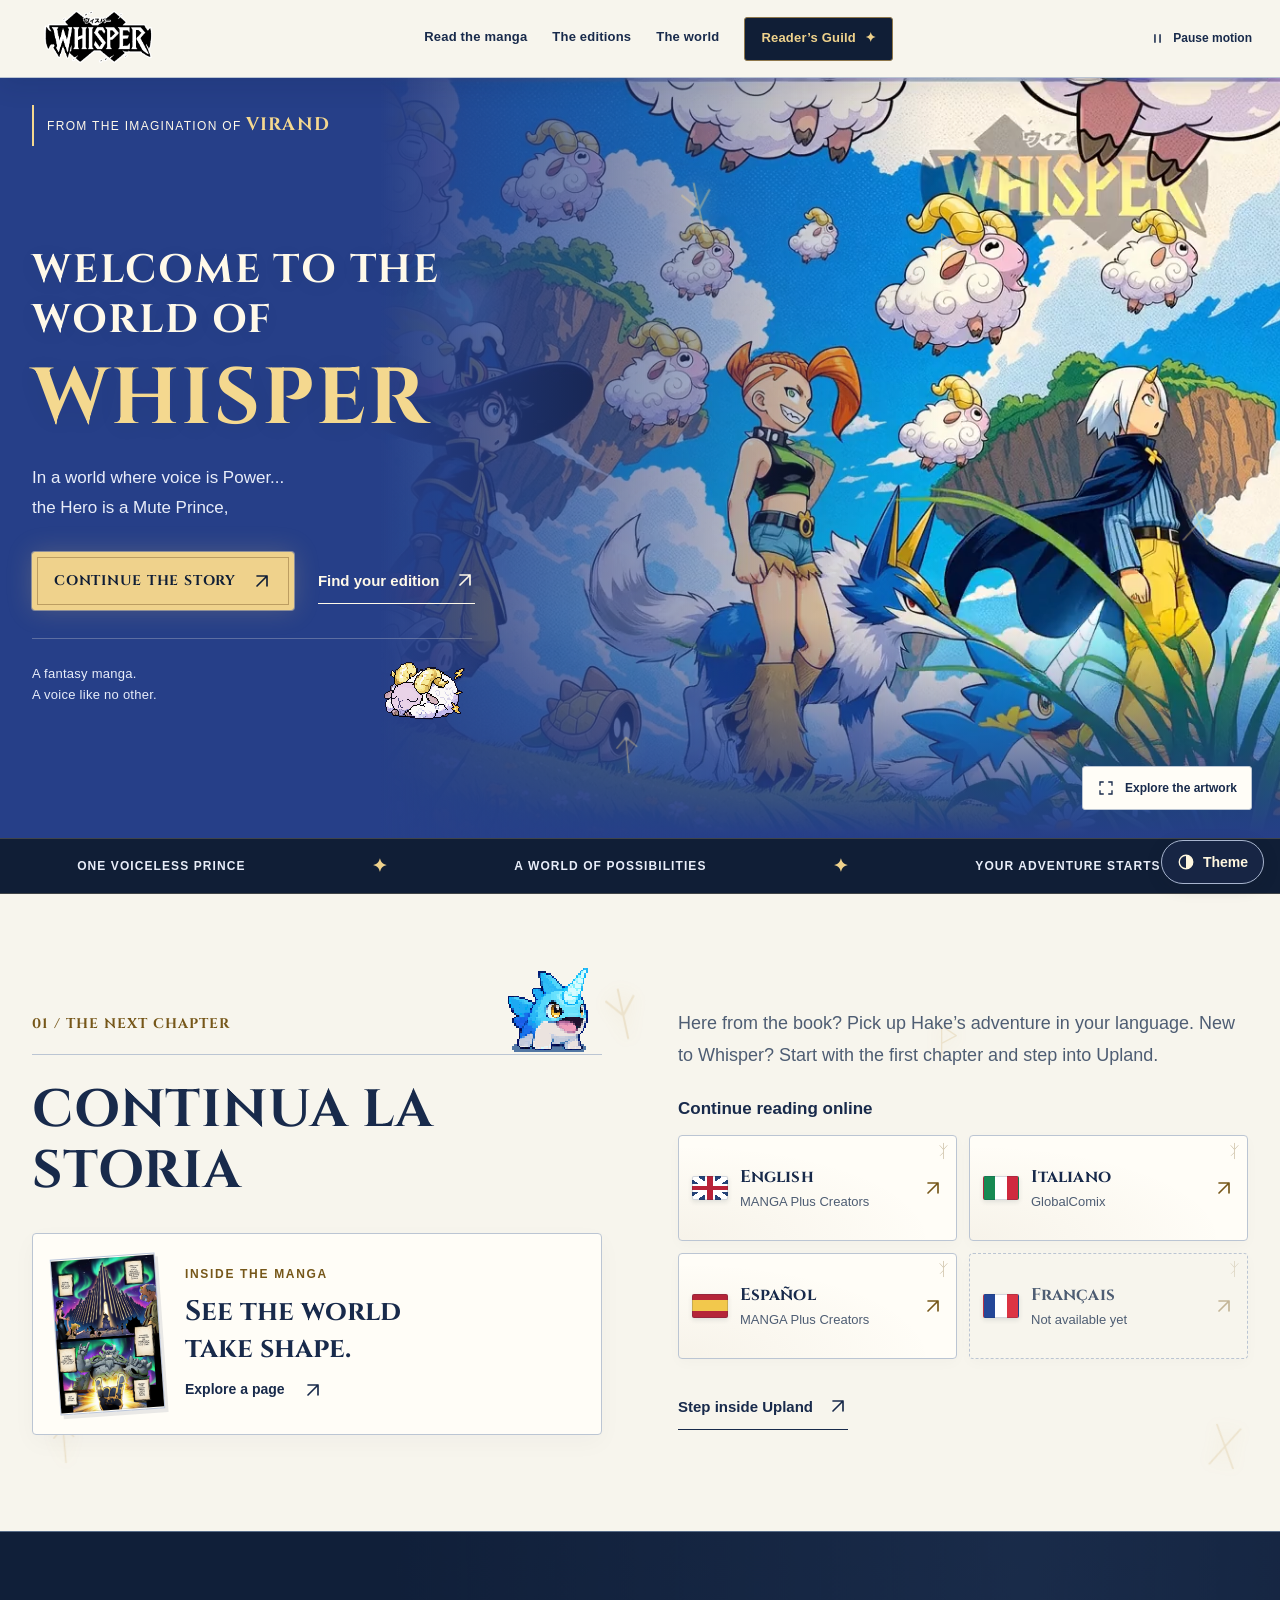
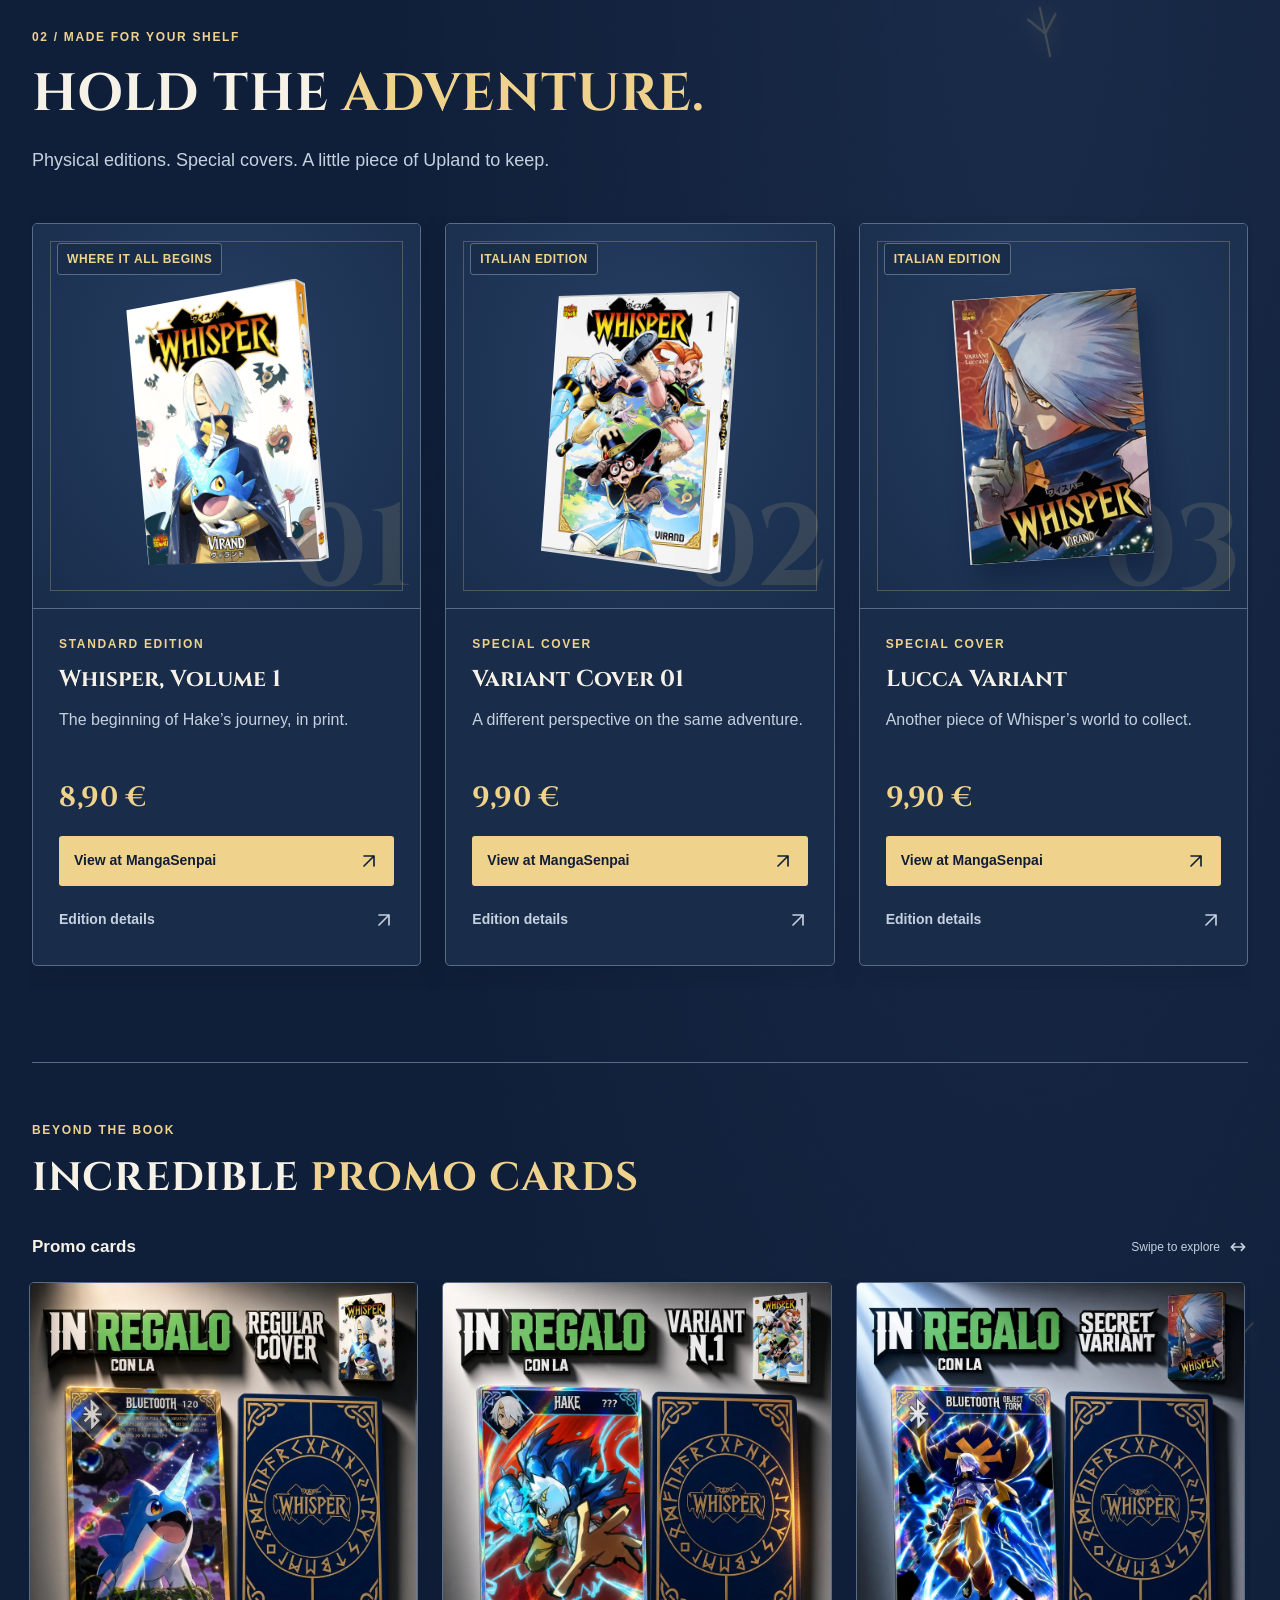
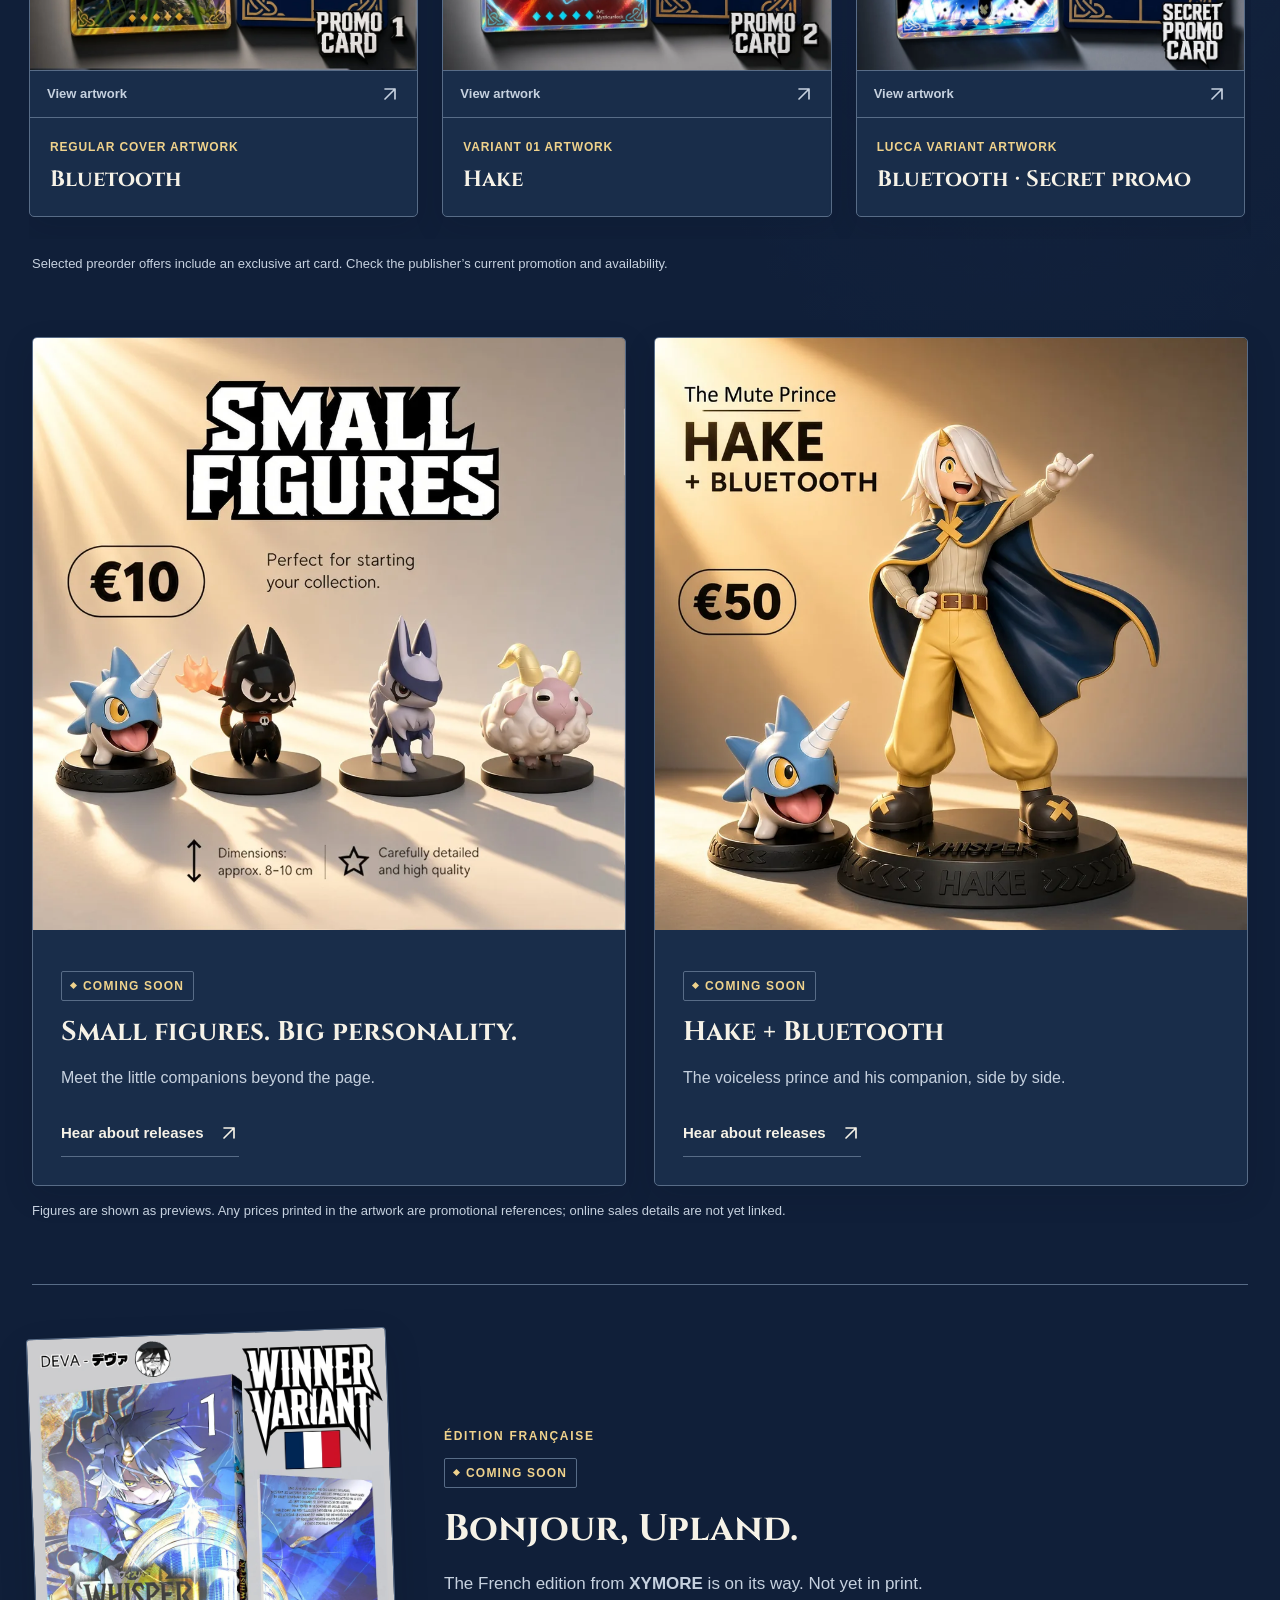
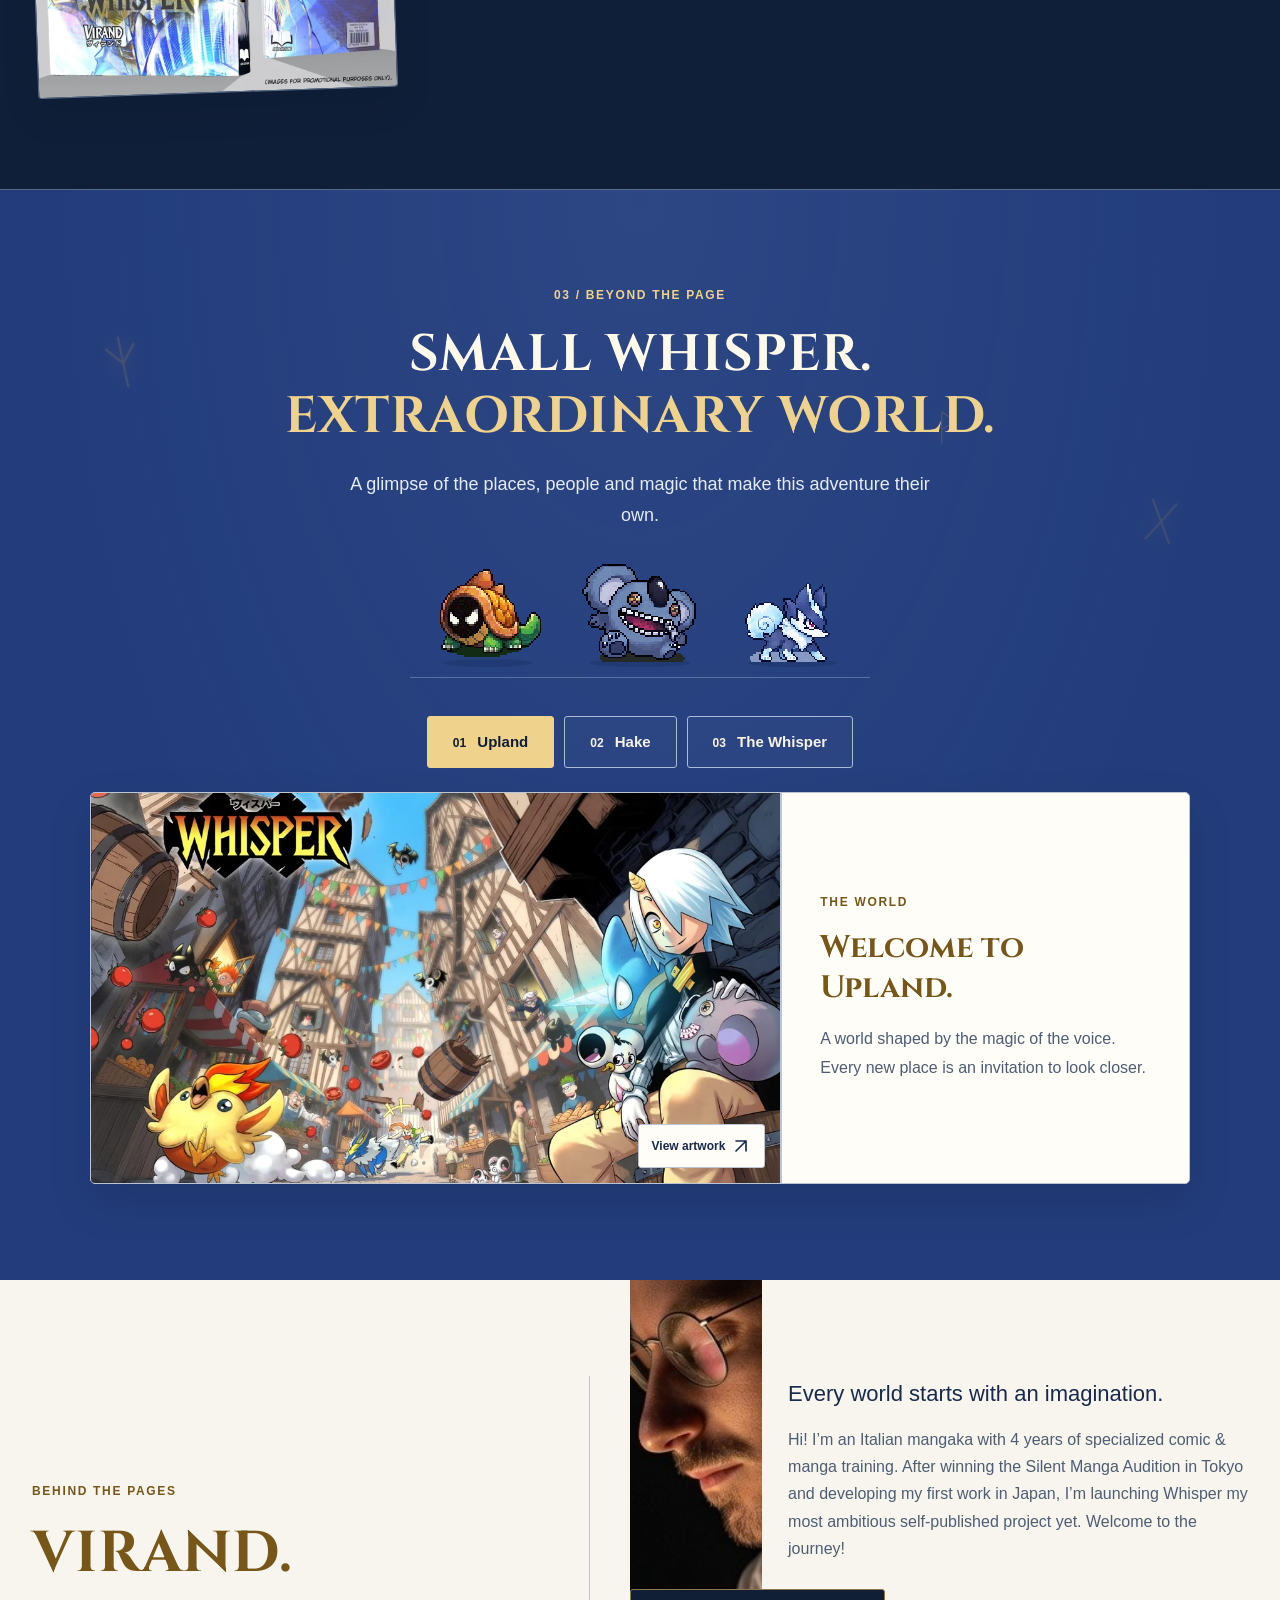
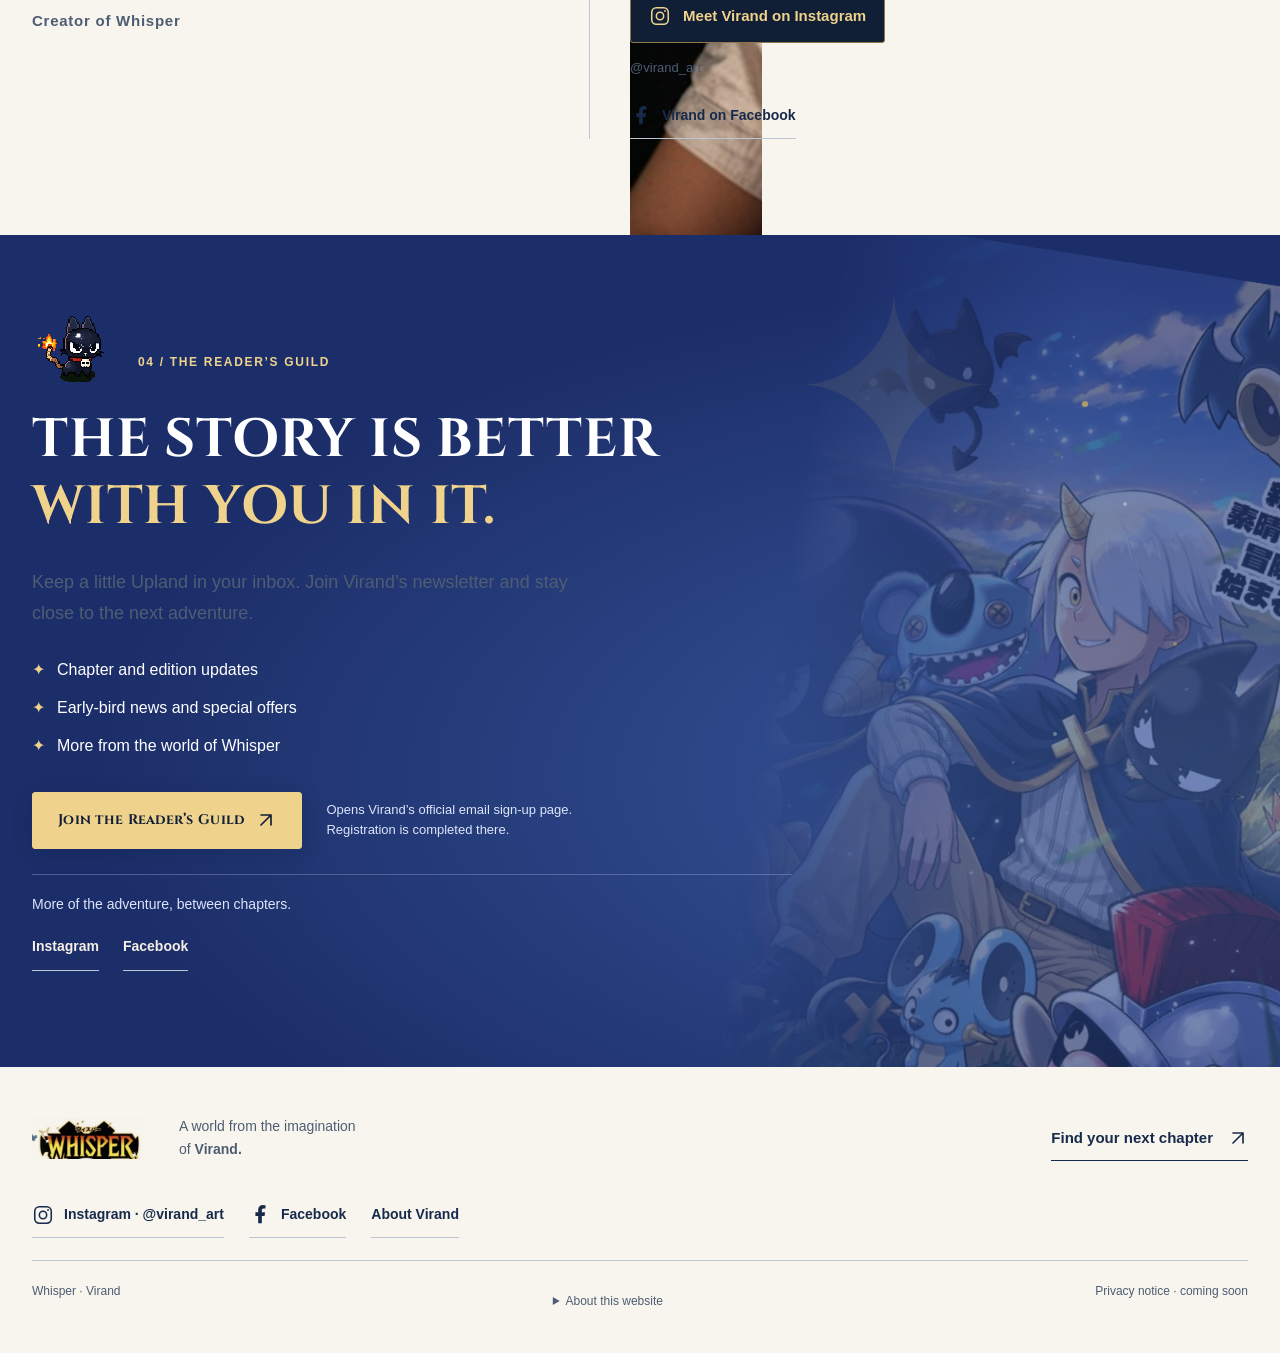
==== commit 50d6e0b6: "index.html" ====
--- a/home/index.html
+++ b/home/index.html
@@ -19,14 +19,7 @@
 <body>
     <!-- Il resto del tuo HTML -->
 
-    <script>
-        document.addEventListener('click', function() {
-            const audio = document.getElementById('bg-music');
-            if (audio && audio.paused) {
-                audio.play().catch(error => console.log("Riproduzione bloccata dal browser:", error));
-            }
-        }, { once: true });
-    </script>
+
 
 
     <audio id="bg-music" loop="">
@@ -114,4 +107,4 @@
 </div></div>
 </details>
 
-</body></html>+</body></html>
